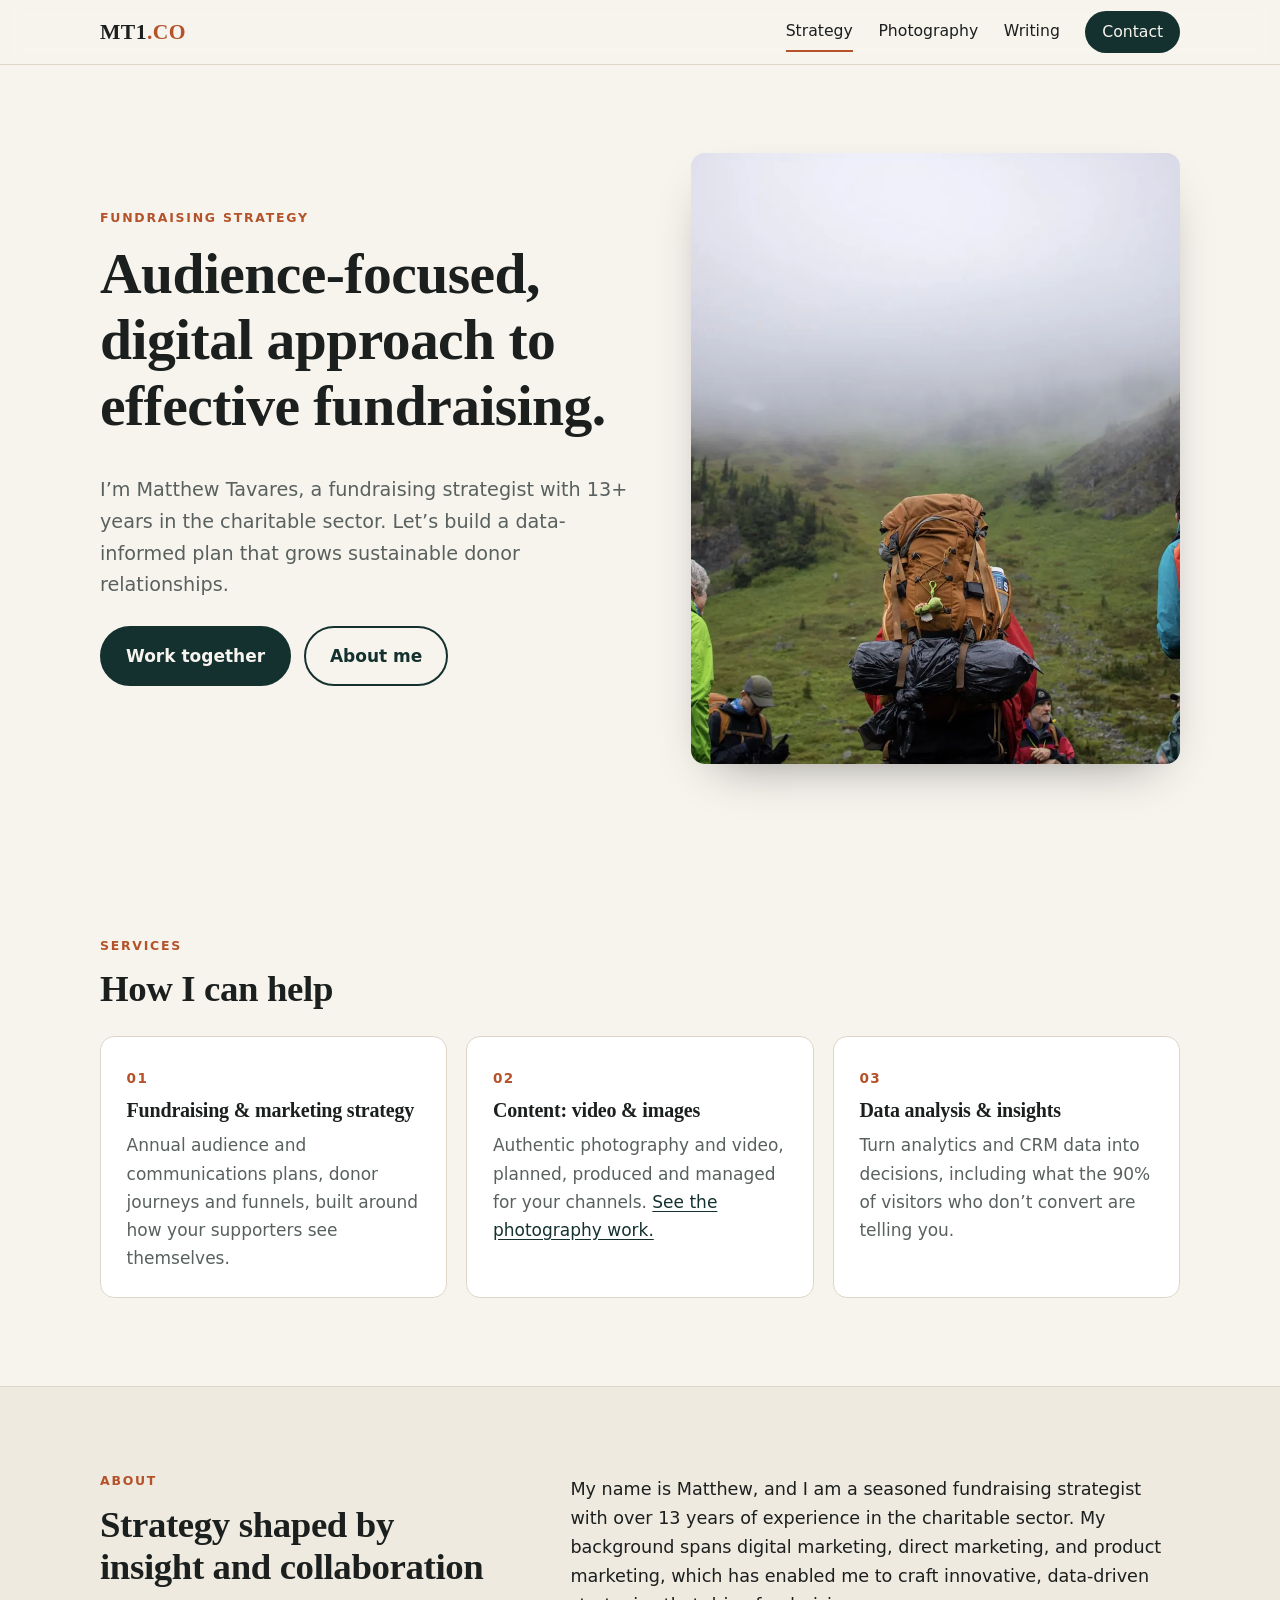
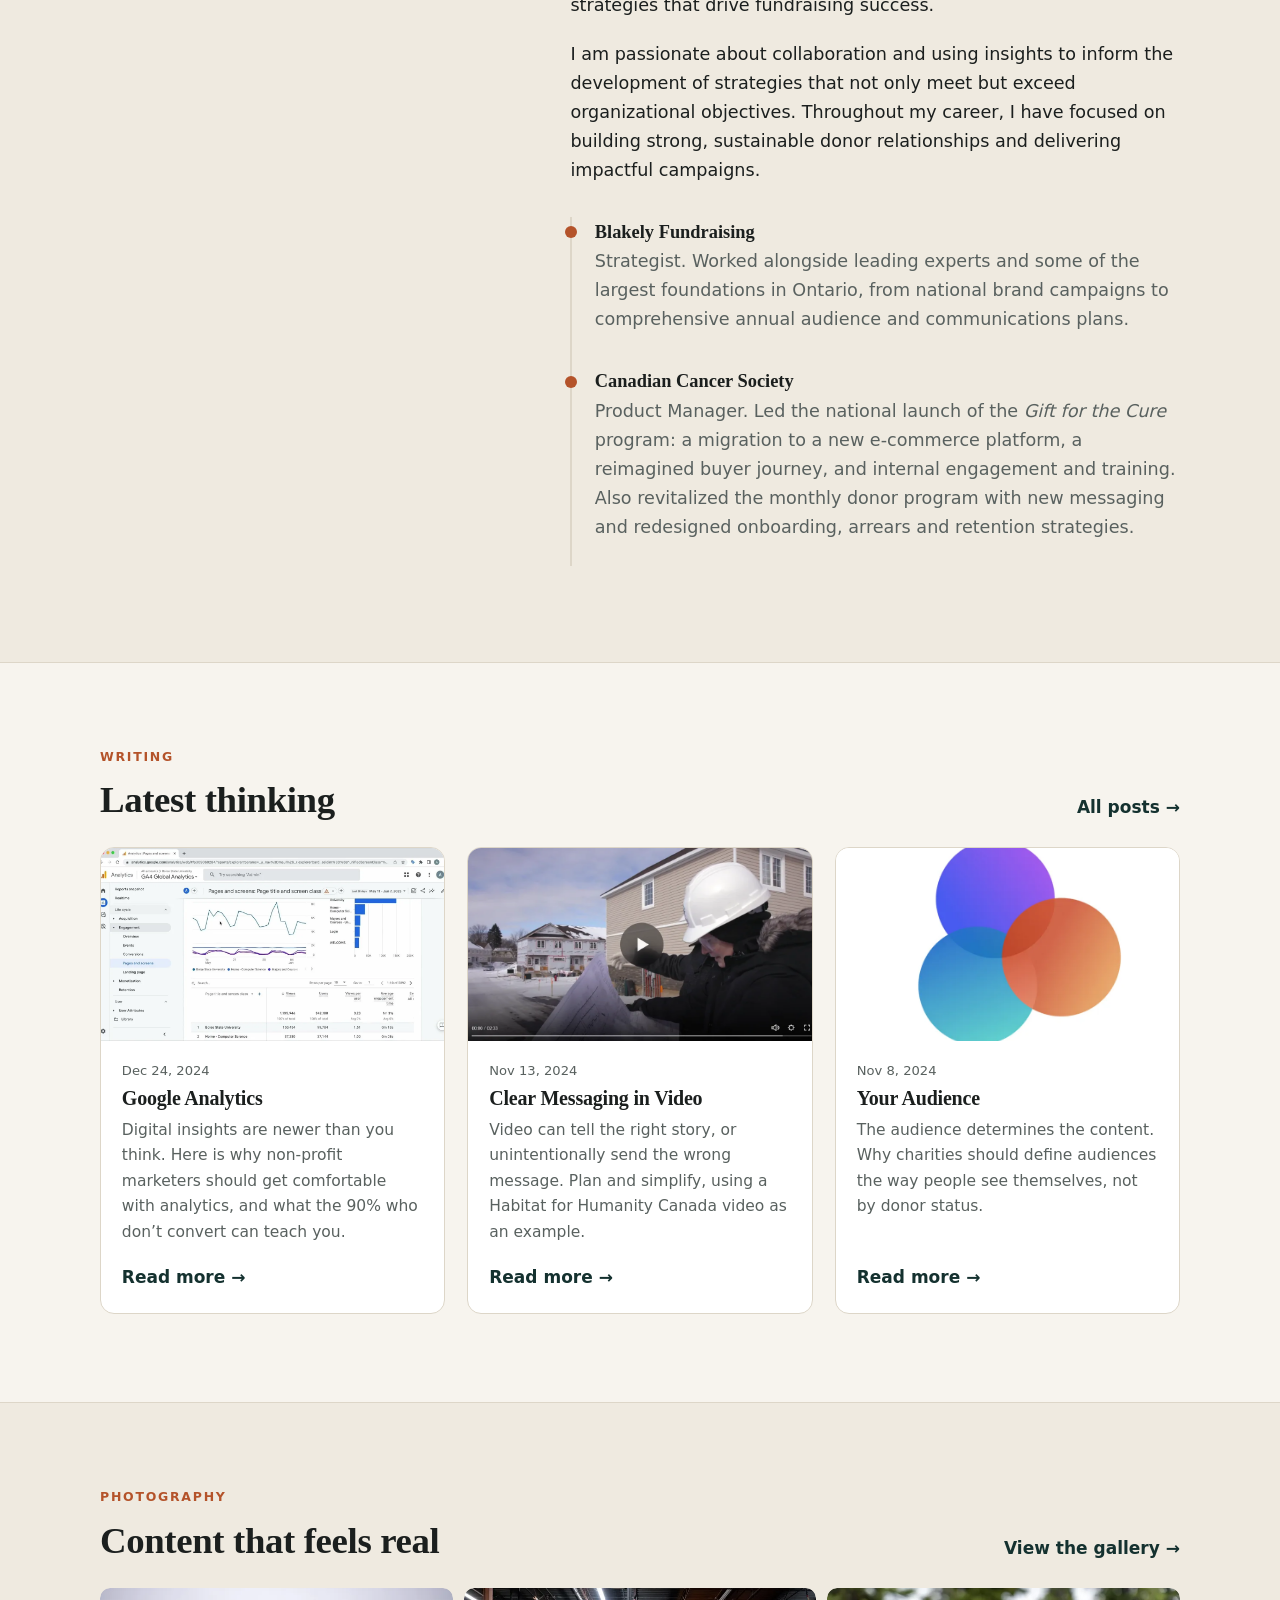
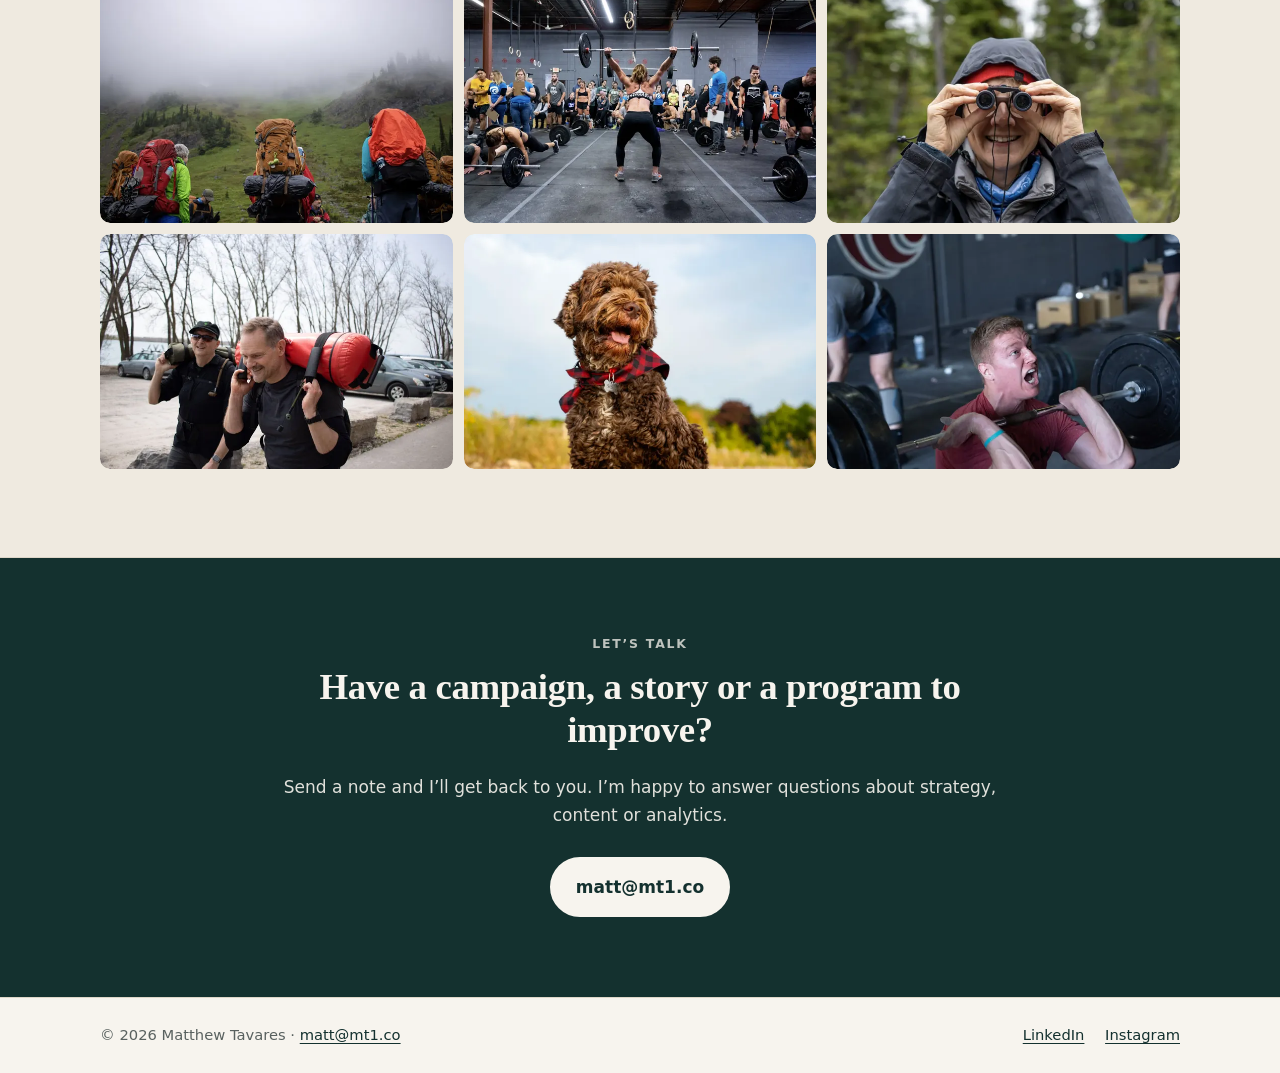
==== index.html @ 09481b0a "initial setup and load of files" ====
<!doctype html>
<html lang="en-CA">
<head>
<meta charset="utf-8">
<meta name="viewport" content="width=device-width, initial-scale=1">
<title>Matthew Tavares — Fundraising Strategist</title>
<meta name="description" content="Matthew Tavares is a fundraising strategist with 13+ years in the charitable sector: audience-focused digital strategy, content and data insights.">
<link rel="canonical" href="https://mt1.co/">
<meta property="og:site_name" content="MT1.CO">
<meta property="og:title" content="Matthew Tavares — Fundraising Strategist">
<meta property="og:description" content="Matthew Tavares is a fundraising strategist with 13+ years in the charitable sector: audience-focused digital strategy, content and data insights.">
<meta property="og:url" content="https://mt1.co/">
<meta property="og:type" content="website">
<meta property="og:image" content="https://mt1.co/img/photo/hikers-in-fog.webp">
<meta name="twitter:card" content="summary_large_image">
<meta name="theme-color" content="#f7f4ee">
<link rel="icon" href="favicon.svg" type="image/svg+xml">
<link rel="stylesheet" href="assets/style.css">
<script type="application/ld+json">{"@context":"https://schema.org","@type":"Person","name":"Matthew Tavares","url":"https://mt1.co","email":"matt@mt1.co","jobTitle":"Fundraising Strategist","sameAs":["https://www.linkedin.com/in/matthewtavares1/","https://www.instagram.com/mt1.co/"]}</script>
</head>
<body>
<a class="skip" href="#main">Skip to content</a>
<header class="site-header">
  <div class="wrap bar">
    <a class="brand" href="" aria-label="MT1.CO home">MT1<span>.CO</span></a>
    <button class="menu-btn" aria-expanded="false" aria-controls="menu">Menu</button>
    <nav id="menu" aria-label="Primary">
      <a href="" aria-current="page">Strategy</a>
      <a href="photography/">Photography</a>
      <a href="blog/">Writing</a>
      <a class="cta-link" href="#contact">Contact</a>
    </nav>
  </div>
</header>
<main id="main">
<section class="hero">
  <div class="wrap hero-grid">
    <div>
      <p class="eyebrow">Fundraising strategy</p>
      <h1>Audience-focused, digital approach to effective fundraising.</h1>
      <p class="lede">I&rsquo;m Matthew Tavares, a fundraising strategist with 13+ years in the charitable sector. Let&rsquo;s build a data-informed plan that grows sustainable donor relationships.</p>
      <p class="actions"><a class="btn" href="#contact">Work together</a><a class="btn ghost" href="#about">About me</a></p>
    </div>
    <figure class="hero-img"><img src="img/photo/hikers-in-fog.webp" alt="Hikers with packs on a foggy mountain trail" width="1800" height="1200" fetchpriority="high"></figure>
  </div>
</section>

<section class="section" id="services">
  <div class="wrap">
    <p class="eyebrow">Services</p>
    <h2>How I can help</h2>
    <div class="grid3">
      <div class="panel"><span class="num">01</span><h3>Fundraising &amp; marketing strategy</h3><p>Annual audience and communications plans, donor journeys and funnels, built around how your supporters see themselves.</p></div>
      <div class="panel"><span class="num">02</span><h3>Content: video &amp; images</h3><p>Authentic photography and video, planned, produced and managed for your channels. <a href="photography/">See the photography work.</a></p></div>
      <div class="panel"><span class="num">03</span><h3>Data analysis &amp; insights</h3><p>Turn analytics and CRM data into decisions, including what the 90% of visitors who don&rsquo;t convert are telling you.</p></div>
    </div>
  </div>
</section>

<section class="section alt" id="about">
  <div class="wrap about-grid">
    <div>
      <p class="eyebrow">About</p>
      <h2>Strategy shaped by insight and collaboration</h2>
    </div>
    <div class="prose">
      <p>My name is Matthew, and I am a seasoned fundraising strategist with over 13 years of experience in the charitable sector. My background spans digital marketing, direct marketing, and product marketing, which has enabled me to craft innovative, data-driven strategies that drive fundraising success.</p>
      <p>I am passionate about collaboration and using insights to inform the development of strategies that not only meet but exceed organizational objectives. Throughout my career, I have focused on building strong, sustainable donor relationships and delivering impactful campaigns.</p>
      <ul class="timeline">
        <li><strong>Blakely Fundraising</strong><span>Strategist. Worked alongside leading experts and some of the largest foundations in Ontario, from national brand campaigns to comprehensive annual audience and communications plans.</span></li>
        <li><strong>Canadian Cancer Society</strong><span>Product Manager. Led the national launch of the <em>Gift for the Cure</em> program: a migration to a new e-commerce platform, a reimagined buyer journey, and internal engagement and training. Also revitalized the monthly donor program with new messaging and redesigned onboarding, arrears and retention strategies.</span></li>
      </ul>
    </div>
  </div>
</section>

<section class="section" id="writing">
  <div class="wrap">
    <div class="section-head"><div><p class="eyebrow">Writing</p><h2>Latest thinking</h2></div><a class="more" href="blog/">All posts <span aria-hidden="true">&rarr;</span></a></div>
    <div class="cards">
      <article class="card">
  <a class="card-img" href="blog/google-analytics/" tabindex="-1" aria-hidden="true"><img src="img/blog/google-analytics.webp" alt="" loading="lazy" width="600" height="340"></a>
  <div class="card-body">
    <time datetime="2024-12-24">Dec 24, 2024</time>
    <h3><a href="blog/google-analytics/">Google Analytics</a></h3>
    <p>Digital insights are newer than you think. Here is why non-profit marketers should get comfortable with analytics, and what the 90% who don’t convert can teach you.</p>
    <a class="more" href="blog/google-analytics/">Read more <span aria-hidden="true">&rarr;</span></a>
  </div>
</article><article class="card">
  <a class="card-img" href="blog/clear-messaging-in-video/" tabindex="-1" aria-hidden="true"><img src="img/blog/video-still.webp" alt="" loading="lazy" width="600" height="340"></a>
  <div class="card-body">
    <time datetime="2024-11-13">Nov 13, 2024</time>
    <h3><a href="blog/clear-messaging-in-video/">Clear Messaging in Video</a></h3>
    <p>Video can tell the right story, or unintentionally send the wrong message. Plan and simplify, using a Habitat for Humanity Canada video as an example.</p>
    <a class="more" href="blog/clear-messaging-in-video/">Read more <span aria-hidden="true">&rarr;</span></a>
  </div>
</article><article class="card">
  <a class="card-img" href="blog/your-audience/" tabindex="-1" aria-hidden="true"><img src="img/blog/audience-venn.webp" alt="" loading="lazy" width="600" height="340"></a>
  <div class="card-body">
    <time datetime="2024-11-08">Nov 8, 2024</time>
    <h3><a href="blog/your-audience/">Your Audience</a></h3>
    <p>The audience determines the content. Why charities should define audiences the way people see themselves, not by donor status.</p>
    <a class="more" href="blog/your-audience/">Read more <span aria-hidden="true">&rarr;</span></a>
  </div>
</article>
    </div>
  </div>
</section>

<section class="section alt" id="photography">
  <div class="wrap">
    <div class="section-head"><div><p class="eyebrow">Photography</p><h2>Content that feels real</h2></div><a class="more" href="photography/">View the gallery <span aria-hidden="true">&rarr;</span></a></div>
    <div class="strip">
      <a href="photography/"><img src="img/photo/hikers-in-fog-thumb.webp" alt="Hikers with packs on a foggy mountain trail" loading="lazy" width="700" height="467"></a><a href="photography/"><img src="img/photo/competition-floor-thumb.webp" alt="Athlete lifting overhead at a crowded CrossFit competition" loading="lazy" width="700" height="467"></a><a href="photography/"><img src="img/photo/hiker-binoculars-thumb.webp" alt="Smiling hiker looking through binoculars" loading="lazy" width="700" height="467"></a><a href="photography/"><img src="img/photo/rucking-sandbag-thumb.webp" alt="Two men carrying sandbags along a waterfront" loading="lazy" width="700" height="467"></a><a href="photography/"><img src="img/photo/dog-portrait-thumb.webp" alt="Portrait of a curly brown dog in a red plaid bandana" loading="lazy" width="700" height="467"></a><a href="photography/"><img src="img/photo/front-squat-thumb.webp" alt="Athlete mid front squat, shouting with effort" loading="lazy" width="700" height="467"></a>
    </div>
  </div>
</section>
<section class="contact" id="contact">
  <div class="wrap narrow">
    <p class="eyebrow">Let&rsquo;s talk</p>
    <h2>Have a campaign, a story or a program to improve?</h2>
    <p>Send a note and I&rsquo;ll get back to you. I&rsquo;m happy to answer questions about strategy, content or analytics.</p>
    <a class="btn" href="mailto:matt@mt1.co">matt@mt1.co</a>
  </div>
</section>
</main>
<footer class="site-footer">
  <div class="wrap foot">
    <p>&copy; <span id="yr">2025</span> Matthew Tavares &middot; <a href="mailto:matt@mt1.co">matt@mt1.co</a></p>
    <p class="social">
      <a href="https://www.linkedin.com/in/matthewtavares1/" rel="me noopener">LinkedIn</a>
      <a href="https://www.instagram.com/mt1.co/" rel="me noopener">Instagram</a>
    </p>
  </div>
</footer>
<script src="assets/site.js" defer></script>
</body>
</html>
---- assets/style.css ----
:root{
  --bg:#f7f4ee;--surface:#fff;--alt:#efeae0;--ink:#1b1f1e;--muted:#59615f;--line:#ddd6c8;
  --accent:#14312f;--accent-2:#b4532a;--accent-ink:#f7f4ee;
  --serif:"Iowan Old Style","Palatino Linotype",Palatino,Georgia,serif;
  --sans:system-ui,-apple-system,"Segoe UI",Roboto,"Helvetica Neue",Arial,sans-serif;
  --r:14px;--max:1120px;
}
@media (prefers-color-scheme:dark){
  :root:not([data-theme="light"]){--bg:#131615;--surface:#1b1f1e;--alt:#181c1b;--ink:#ece8df;--muted:#a3aaa7;--line:#2c3331;--accent:#9fd1c7;--accent-2:#e08a5e;--accent-ink:#0f1413}
}
*{box-sizing:border-box}
html{scroll-behavior:smooth;-webkit-text-size-adjust:100%}
body{margin:0;background:var(--bg);color:var(--ink);font:1.0625rem/1.65 var(--sans)}
img,video{max-width:100%;height:auto;display:block}
a{color:var(--accent);text-underline-offset:.18em}
a:hover{color:var(--accent-2)}
:focus-visible{outline:3px solid var(--accent-2);outline-offset:3px;border-radius:4px}
.skip{position:absolute;left:-999px;top:0;background:var(--accent);color:var(--accent-ink);padding:.6rem 1rem;z-index:100}
.skip:focus{left:8px;top:8px}
.wrap{width:100%;max-width:var(--max);margin:0 auto;padding:0 20px}
.narrow{max-width:760px}
h1,h2,h3{font-family:var(--serif);line-height:1.15;margin:0 0 .6em;letter-spacing:-.01em;font-weight:700}
h1{font-size:clamp(2.1rem,5.2vw,3.6rem)}
h2{font-size:clamp(1.6rem,3.4vw,2.3rem)}
h3{font-size:1.25rem}
p{margin:0 0 1.1em}
.eyebrow{font:600 .78rem/1 var(--sans);letter-spacing:.14em;text-transform:uppercase;color:var(--accent-2);margin:0 0 1rem}
.eyebrow a{color:inherit;text-decoration:none}
.lede{font-size:1.2rem;color:var(--muted);max-width:60ch}

/* header */
.site-header{position:sticky;top:0;z-index:50;background:color-mix(in srgb,var(--bg) 88%,transparent);backdrop-filter:blur(10px);border-bottom:1px solid var(--line)}
.bar{display:flex;align-items:center;justify-content:space-between;min-height:64px}
.brand{font:700 1.35rem var(--serif);text-decoration:none;color:var(--ink);letter-spacing:.02em}
.brand span{color:var(--accent-2)}
nav#menu{display:flex;gap:1.6rem;align-items:center}
nav#menu a{text-decoration:none;color:var(--ink);font-weight:500;font-size:.98rem;padding:.4rem 0;border-bottom:2px solid transparent}
nav#menu a:hover,nav#menu a[aria-current]{border-color:var(--accent-2)}
nav#menu a.cta-link{background:var(--accent);color:var(--accent-ink);padding:.5rem 1.05rem;border-radius:999px;border:0}
nav#menu a.cta-link:hover{background:var(--accent-2);color:#fff}
.menu-btn{display:none;background:none;border:1px solid var(--line);border-radius:999px;padding:.45rem 1rem;font:inherit;color:var(--ink);cursor:pointer}
@media (max-width:720px){
  .menu-btn{display:block}
  nav#menu{display:none;position:absolute;left:0;right:0;top:100%;flex-direction:column;align-items:stretch;gap:0;background:var(--bg);border-bottom:1px solid var(--line);padding:8px 20px 16px}
  nav#menu.open{display:flex}
  nav#menu a{padding:.8rem 0;border-bottom:1px solid var(--line)}
  nav#menu a.cta-link{text-align:center;margin-top:12px}
}

/* buttons */
.btn{display:inline-block;background:var(--accent);color:var(--accent-ink);padding:.85rem 1.5rem;border-radius:999px;text-decoration:none;font-weight:600;border:2px solid var(--accent);transition:.15s}
.btn:hover{background:var(--accent-2);border-color:var(--accent-2);color:#fff}
.btn.ghost{background:transparent;color:var(--accent)}
.btn.ghost:hover{color:#fff}
.actions{display:flex;gap:.8rem;flex-wrap:wrap;margin-top:1.6rem}
.more{font-weight:600;text-decoration:none}
.more:hover{text-decoration:underline}

/* hero */
.hero{padding:clamp(2.5rem,7vw,5.5rem) 0}
.hero-grid{display:grid;grid-template-columns:1.05fr .95fr;gap:clamp(1.5rem,4vw,3.5rem);align-items:center}
.hero-img{margin:0}
.hero-img img{border-radius:var(--r);aspect-ratio:4/5;object-fit:cover;width:100%;box-shadow:0 20px 50px -25px rgba(0,0,0,.45)}
@media (max-width:860px){.hero-grid{grid-template-columns:1fr}.hero-img img{aspect-ratio:3/2}}
.page-hero{padding:clamp(2.5rem,6vw,4.5rem) 0 1.5rem}
.chips{list-style:none;padding:0;margin:1.5rem 0 0;display:flex;gap:.6rem;flex-wrap:wrap}
.chips li{border:1px solid var(--line);background:var(--surface);border-radius:999px;padding:.35rem .9rem;font-size:.9rem}

/* sections */
.section{padding:clamp(3rem,7vw,5.5rem) 0}
.section.tight{padding-top:1.5rem}
.section.alt{background:var(--alt);border-block:1px solid var(--line)}
.section-head{display:flex;justify-content:space-between;align-items:end;gap:1rem;margin-bottom:1.6rem;flex-wrap:wrap}
.section-head h2{margin:0}
.grid3{display:grid;grid-template-columns:repeat(3,1fr);gap:1.2rem;margin-top:1.6rem}
.panel{background:var(--surface);border:1px solid var(--line);border-radius:var(--r);padding:1.6rem}
.panel .num{font:700 .85rem var(--sans);color:var(--accent-2);letter-spacing:.1em}
.panel h3{margin:.5rem 0 .6rem}
.panel p{margin:0;color:var(--muted)}
@media (max-width:860px){.grid3{grid-template-columns:1fr}}
.about-grid{display:grid;grid-template-columns:.8fr 1.2fr;gap:clamp(1.5rem,5vw,4rem)}
@media (max-width:860px){.about-grid{grid-template-columns:1fr}}
.timeline{list-style:none;padding:0;margin:2rem 0 0;border-left:2px solid var(--line)}
.timeline li{padding:0 0 1.5rem 1.4rem;position:relative}
.timeline li::before{content:"";position:absolute;left:-7px;top:.55em;width:12px;height:12px;border-radius:50%;background:var(--accent-2)}
.timeline strong{display:block;font-family:var(--serif);font-size:1.15rem}
.timeline span{color:var(--muted)}

/* cards */
.cards{display:grid;grid-template-columns:repeat(auto-fill,minmax(290px,1fr));gap:1.4rem}
.card{background:var(--surface);border:1px solid var(--line);border-radius:var(--r);overflow:hidden;display:flex;flex-direction:column}
.card-img img{aspect-ratio:16/9;object-fit:cover;width:100%;background:var(--alt)}
.card-body{padding:1.2rem 1.3rem 1.4rem;display:flex;flex-direction:column;flex:1}
.card time{font-size:.82rem;color:var(--muted)}
.card h3{margin:.3rem 0 .5rem}
.card h3 a{color:var(--ink);text-decoration:none}
.card h3 a:hover{color:var(--accent-2)}
.card p{color:var(--muted);font-size:.97rem}
.card .more{margin-top:auto}

/* photo strip & gallery */
.strip{display:grid;grid-template-columns:repeat(3,1fr);gap:.7rem}
.strip img{aspect-ratio:3/2;object-fit:cover;width:100%;border-radius:10px;transition:transform .25s}
.strip a{overflow:hidden;border-radius:10px;display:block}
.strip a:hover img{transform:scale(1.04)}
@media (max-width:640px){.strip{grid-template-columns:repeat(2,1fr)}}
.gallery{columns:3 280px;column-gap:.8rem}
.g-item{display:block;margin:0 0 .8rem;break-inside:avoid;border-radius:10px;overflow:hidden;cursor:zoom-in;background:var(--alt)}
.g-item img{width:100%;transition:transform .3s,opacity .3s}
.g-item:hover img{transform:scale(1.03)}
dialog#lightbox{border:0;padding:0;background:transparent;max-width:100vw;max-height:100vh;width:100vw;height:100vh;color:#fff}
dialog#lightbox::backdrop{background:rgba(8,10,10,.92)}
dialog#lightbox[open]{display:grid;place-items:center}
#lightbox img{max-width:min(94vw,1500px);max-height:84vh;object-fit:contain;border-radius:6px}
#lightbox button{position:absolute;background:rgba(255,255,255,.12);color:#fff;border:0;border-radius:50%;width:48px;height:48px;font-size:1.8rem;line-height:1;cursor:pointer}
#lightbox button:hover{background:rgba(255,255,255,.25)}
.lb-close{top:16px;right:16px}.lb-prev{left:16px;top:50%}.lb-next{right:16px;top:50%}
.lb-cap{position:absolute;bottom:18px;left:0;right:0;text-align:center;margin:0;padding:0 70px;font-size:.95rem;color:#ddd}

/* contact */
.contact{background:var(--accent);color:var(--accent-ink);padding:clamp(3rem,7vw,5rem) 0;text-align:center}
.contact h2{color:var(--accent-ink)}
.contact .eyebrow{color:var(--accent-ink);opacity:.75}
.contact p{opacity:.9}
.contact .btn{background:var(--accent-ink);color:var(--accent);border-color:var(--accent-ink);margin-top:.6rem}
.contact .btn:hover{background:var(--accent-2);border-color:var(--accent-2);color:#fff}

/* article */
.post-head{padding-top:clamp(2.5rem,6vw,4.5rem)}
.post-head h1{font-size:clamp(2rem,5vw,3.1rem)}
.meta{color:var(--muted);font-size:.95rem}
.post-hero{margin:1rem auto 2rem;max-width:var(--max);padding:0 20px}
.post-hero img{border-radius:var(--r);width:100%;aspect-ratio:21/9;object-fit:cover}
.prose{font-size:1.1rem}
.prose h2{margin-top:2rem}
.prose li{margin-bottom:.5rem}
.prose figure{margin:1.8rem 0}
.inline-img img{border-radius:var(--r);border:1px solid var(--line);background:#fff;margin:0 auto}
figcaption{font-size:.88rem;color:var(--muted);margin-top:.6rem;text-align:center}
.video video{width:100%;border-radius:var(--r);background:#000;aspect-ratio:16/9}
.post-cta{margin-top:2.2rem;padding:1.2rem 1.4rem;background:var(--alt);border-left:4px solid var(--accent-2);border-radius:8px}
.post-nav{display:flex;gap:1rem;justify-content:space-between;padding-top:2rem;padding-bottom:4rem;flex-wrap:wrap}
.pn{flex:1 1 240px;border:1px solid var(--line);border-radius:var(--r);padding:1rem 1.2rem;text-decoration:none;color:var(--ink);font-family:var(--serif);font-weight:700;background:var(--surface)}
.pn small{display:block;font:600 .72rem var(--sans);letter-spacing:.12em;text-transform:uppercase;color:var(--muted);margin-bottom:.2rem}
.pn.next{text-align:right}
.pn:hover{border-color:var(--accent-2)}

/* footer */
.site-footer{border-top:1px solid var(--line);padding:1.6rem 0;font-size:.92rem;color:var(--muted)}
.foot{display:flex;justify-content:space-between;gap:1rem;flex-wrap:wrap}
.foot p{margin:0}
.social a{margin-left:1rem}

@media (prefers-reduced-motion:reduce){html{scroll-behavior:auto}*{transition:none!important}}
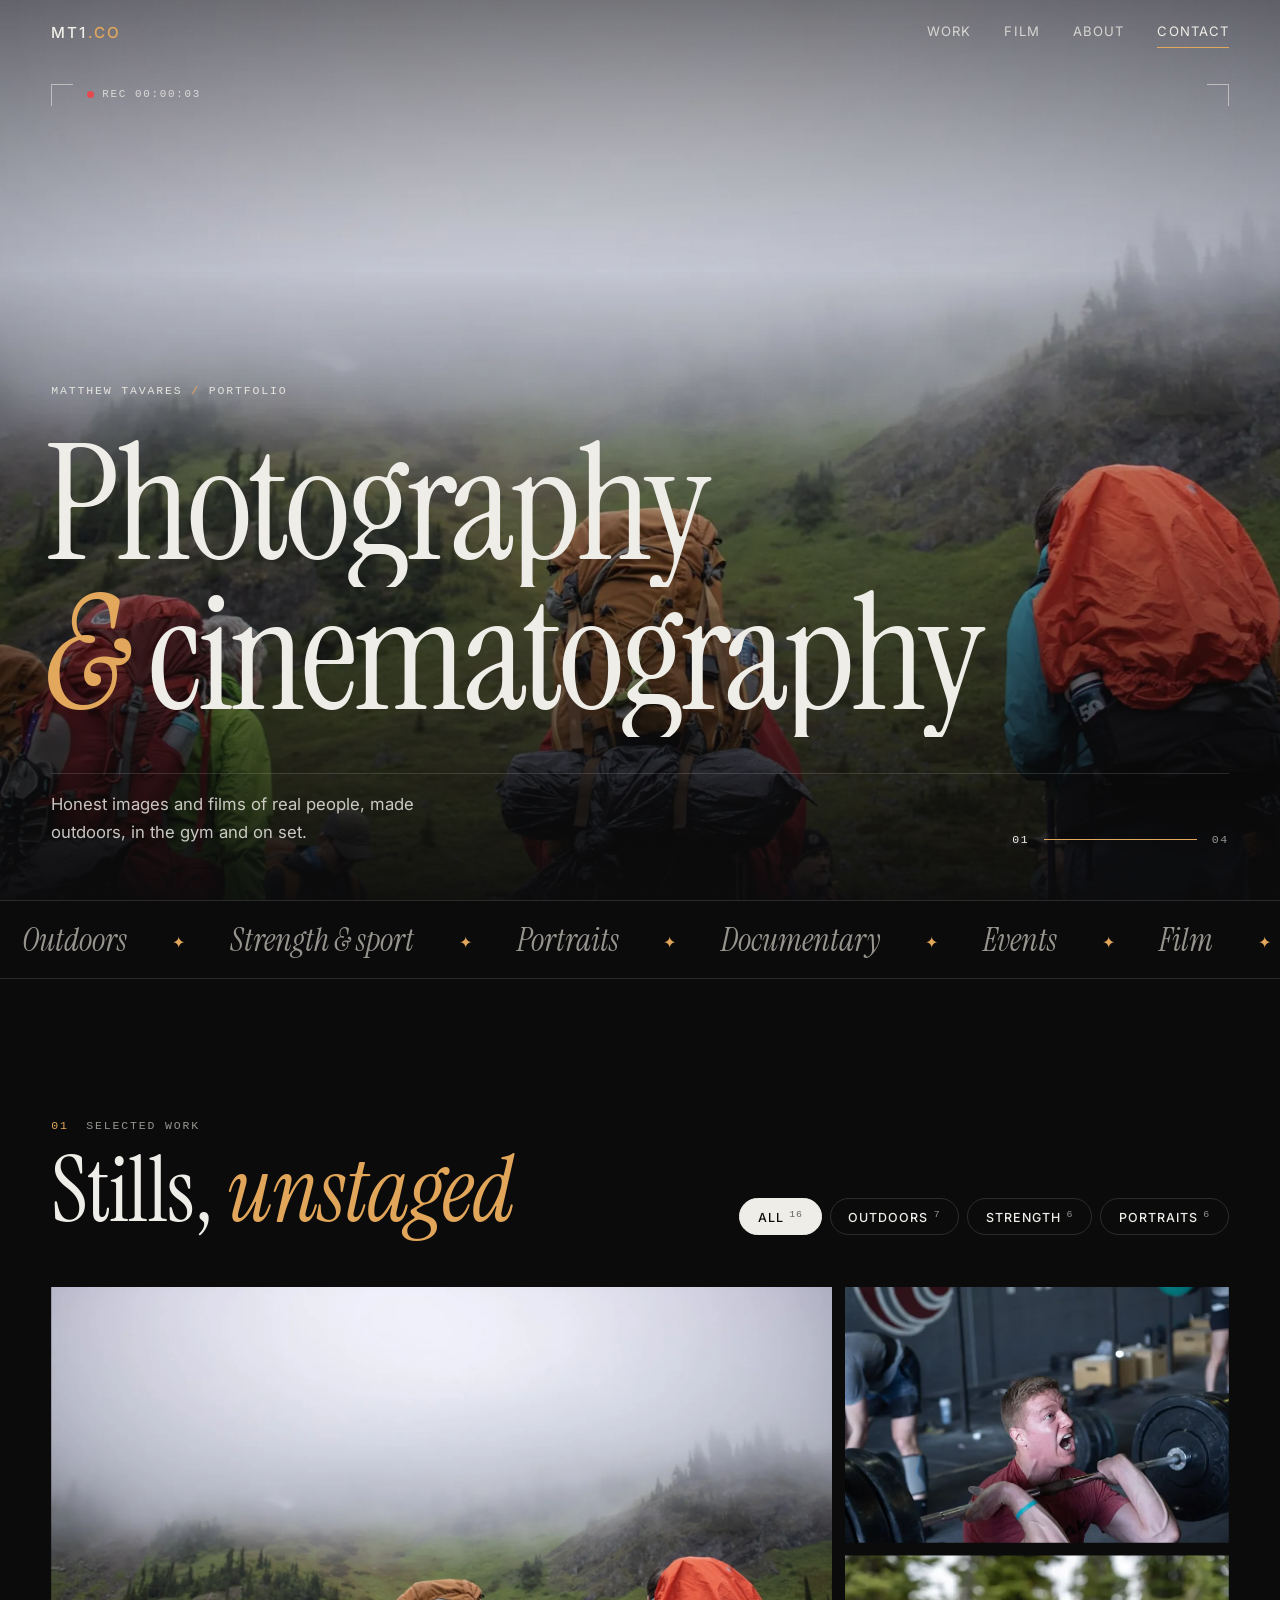
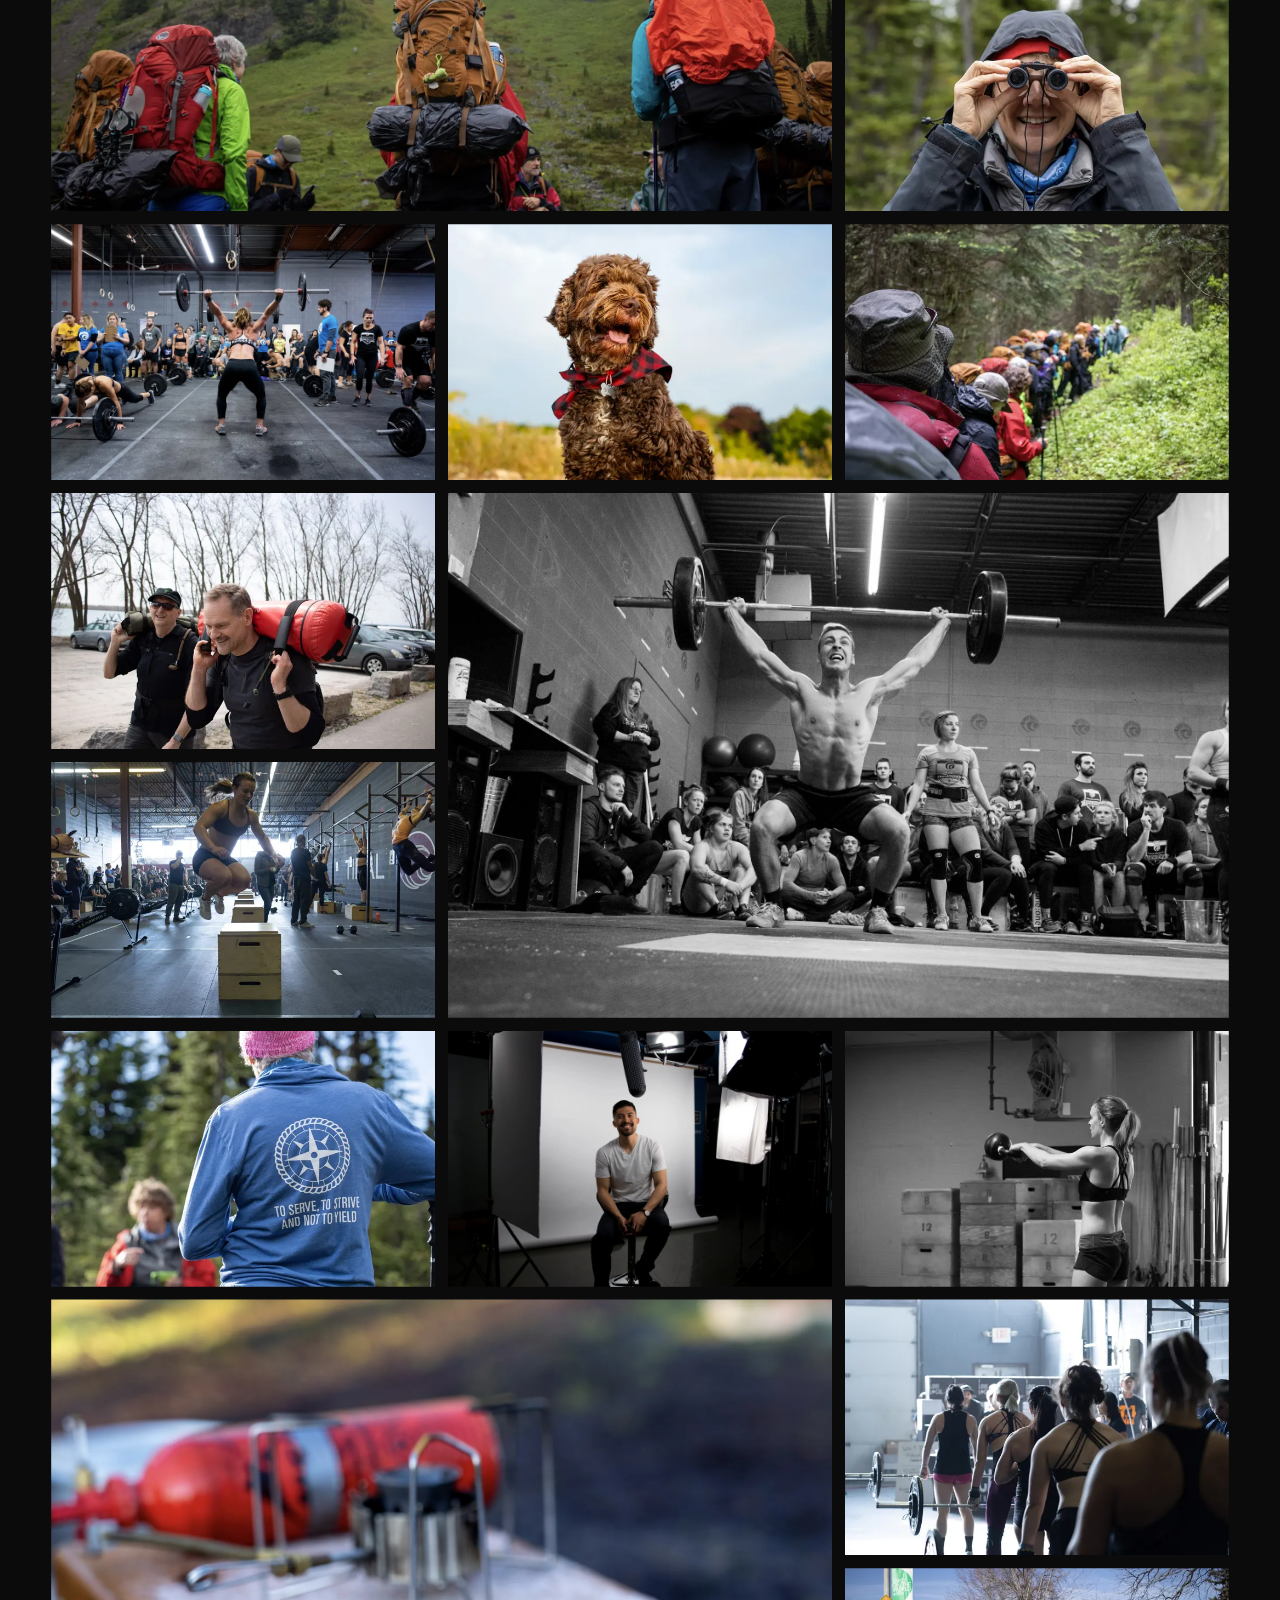
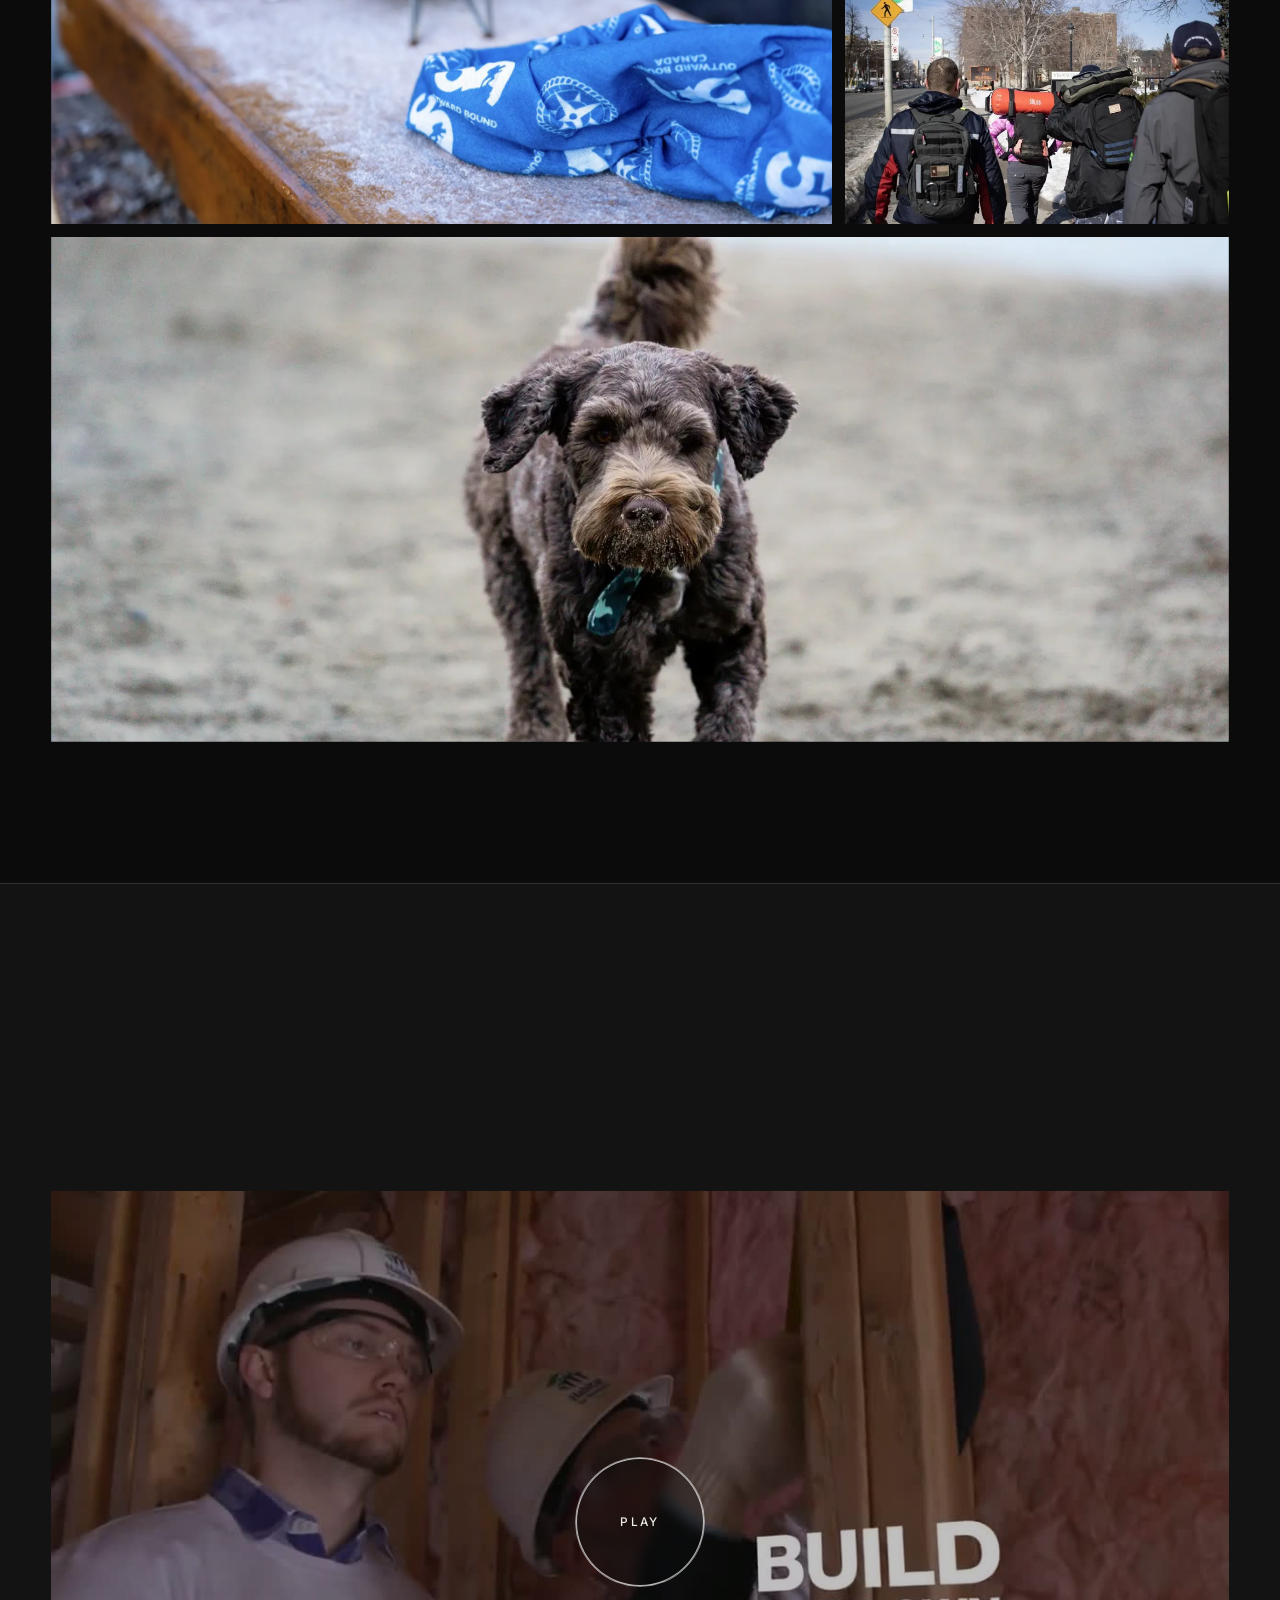
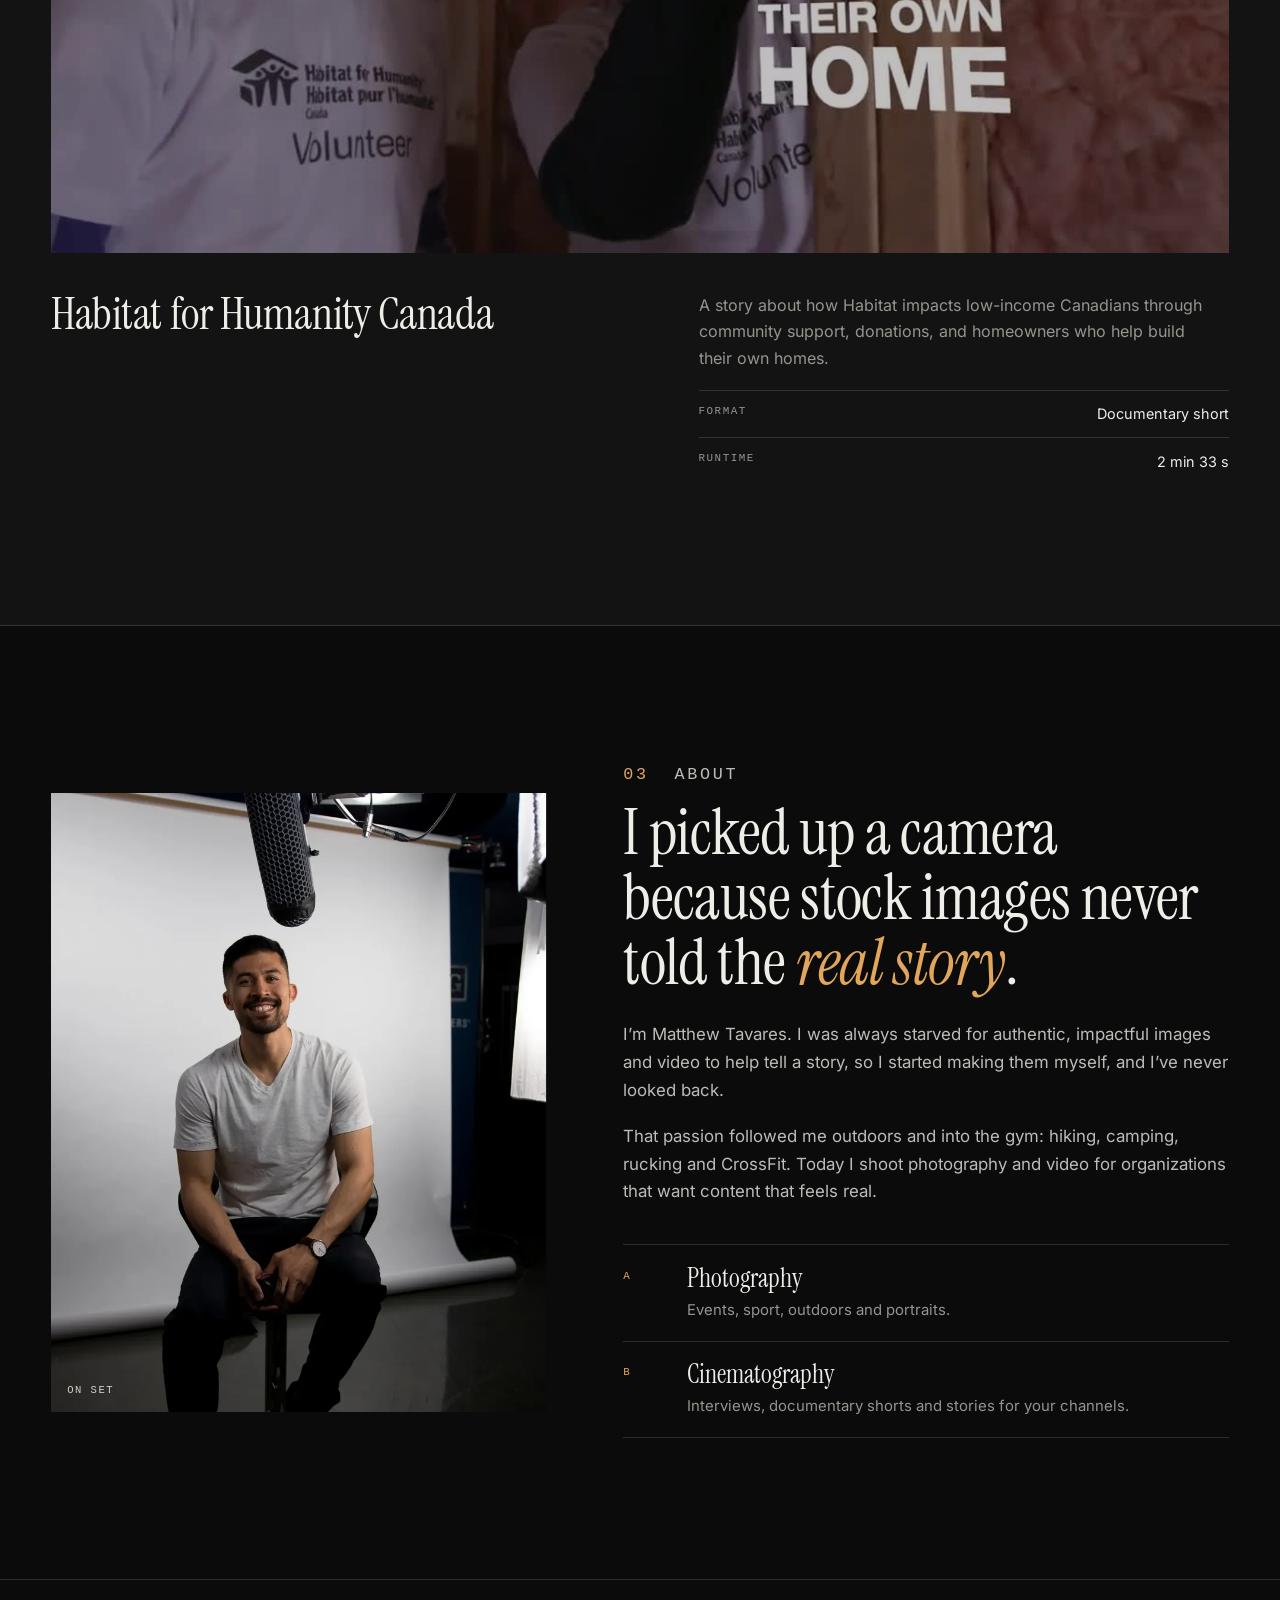
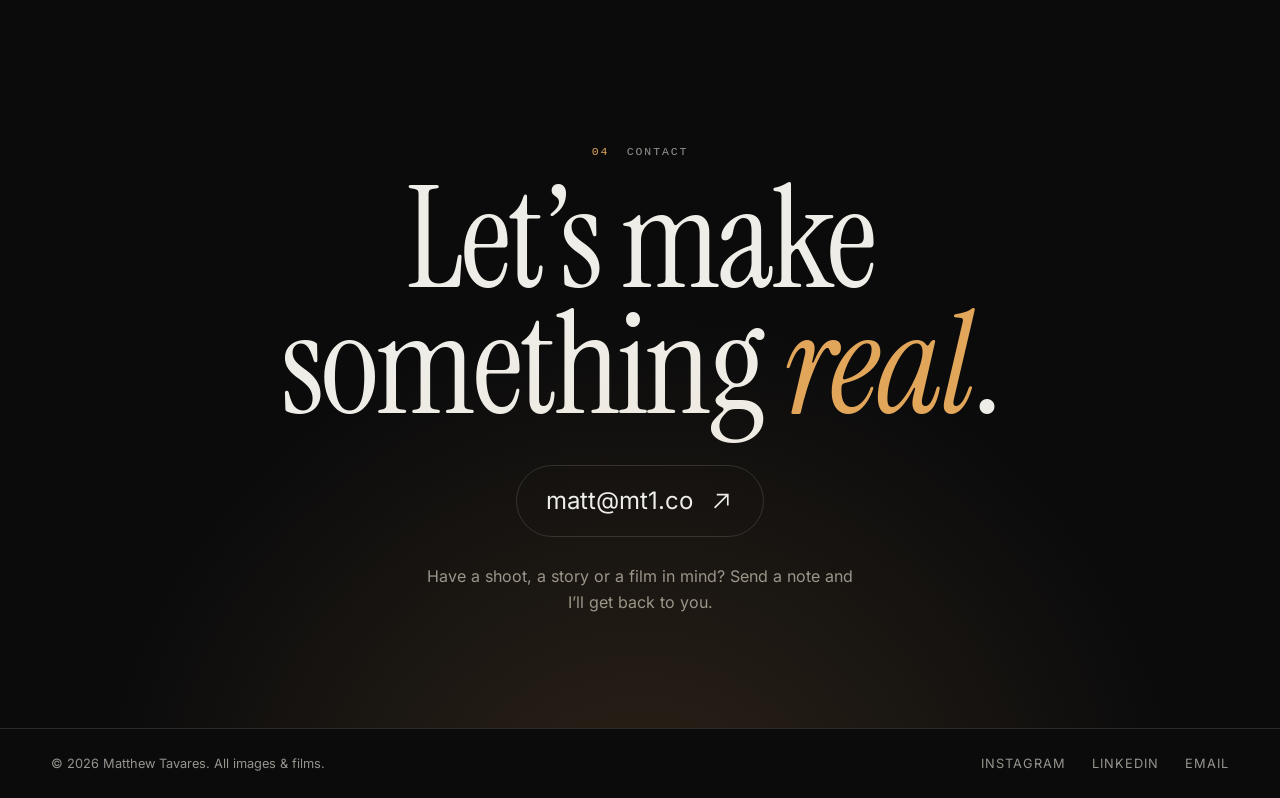
==== commit f98be0d5: "Redesign site as a photography and cinematography portfolio Replace the multi-page strategy site wit" ====
--- a/index.html
+++ b/index.html
@@ -3,136 +3,156 @@
 <head>
 <meta charset="utf-8">
 <meta name="viewport" content="width=device-width, initial-scale=1">
-<title>Matthew Tavares — Fundraising Strategist</title>
-<meta name="description" content="Matthew Tavares is a fundraising strategist with 13+ years in the charitable sector: audience-focused digital strategy, content and data insights.">
+<title>Matthew Tavares — Photography &amp; Cinematography</title>
+<meta name="description" content="Matthew Tavares is a photographer and cinematographer making honest images and films of people outdoors, in sport and on set.">
 <link rel="canonical" href="https://mt1.co/">
+<meta property="og:url" content="https://mt1.co/">
+<link rel="preload" as="image" href="/img/photo/hikers-in-fog.webp" fetchpriority="high">
 <meta property="og:site_name" content="MT1.CO">
-<meta property="og:title" content="Matthew Tavares — Fundraising Strategist">
-<meta property="og:description" content="Matthew Tavares is a fundraising strategist with 13+ years in the charitable sector: audience-focused digital strategy, content and data insights.">
-<meta property="og:url" content="https://mt1.co/">
+<meta property="og:title" content="Matthew Tavares — Photography &amp; Cinematography">
+<meta property="og:description" content="Matthew Tavares is a photographer and cinematographer making honest images and films of people outdoors, in sport and on set.">
 <meta property="og:type" content="website">
 <meta property="og:image" content="https://mt1.co/img/photo/hikers-in-fog.webp">
 <meta name="twitter:card" content="summary_large_image">
-<meta name="theme-color" content="#f7f4ee">
-<link rel="icon" href="favicon.svg" type="image/svg+xml">
-<link rel="stylesheet" href="assets/style.css">
-<script type="application/ld+json">{"@context":"https://schema.org","@type":"Person","name":"Matthew Tavares","url":"https://mt1.co","email":"matt@mt1.co","jobTitle":"Fundraising Strategist","sameAs":["https://www.linkedin.com/in/matthewtavares1/","https://www.instagram.com/mt1.co/"]}</script>
+<meta name="theme-color" content="#0b0b0c">
+<link rel="icon" href="/favicon.svg" type="image/svg+xml">
+<link rel="preload" href="/assets/fonts/instrument-serif.woff2" as="font" type="font/woff2" crossorigin>
+<link rel="stylesheet" href="/assets/style.css">
+<script type="application/ld+json">{"@context":"https://schema.org","@type":"Person","name":"Matthew Tavares","url":"https://mt1.co","email":"matt@mt1.co","jobTitle":"Photographer & Cinematographer","sameAs":["https://www.instagram.com/mt1.co/","https://www.linkedin.com/in/matthewtavares1/"]}</script>
 </head>
-<body>
+<body id="top">
 <a class="skip" href="#main">Skip to content</a>
 <header class="site-header">
   <div class="wrap bar">
-    <a class="brand" href="" aria-label="MT1.CO home">MT1<span>.CO</span></a>
-    <button class="menu-btn" aria-expanded="false" aria-controls="menu">Menu</button>
-    <nav id="menu" aria-label="Primary">
-      <a href="" aria-current="page">Strategy</a>
-      <a href="photography/">Photography</a>
-      <a href="blog/">Writing</a>
-      <a class="cta-link" href="#contact">Contact</a>
+    <a class="brand" href="#top" aria-label="MT1.CO home">MT1<span>.CO</span></a>
+    <nav class="nav" aria-label="Primary">
+      <a href="#work">Work</a>
+      <a href="#film">Film</a>
+      <a href="#about">About</a>
+      <a href="#contact">Contact</a>
     </nav>
   </div>
 </header>
 <main id="main">
-<section class="hero">
-  <div class="wrap hero-grid">
-    <div>
-      <p class="eyebrow">Fundraising strategy</p>
-      <h1>Audience-focused, digital approach to effective fundraising.</h1>
-      <p class="lede">I&rsquo;m Matthew Tavares, a fundraising strategist with 13+ years in the charitable sector. Let&rsquo;s build a data-informed plan that grows sustainable donor relationships.</p>
-      <p class="actions"><a class="btn" href="#contact">Work together</a><a class="btn ghost" href="#about">About me</a></p>
-    </div>
-    <figure class="hero-img"><img src="img/photo/hikers-in-fog.webp" alt="Hikers with packs on a foggy mountain trail" width="1800" height="1200" fetchpriority="high"></figure>
+<section class="hero" aria-label="Introduction">
+  <div class="slides" aria-hidden="true">
+    <img class="on" src="img/photo/hikers-in-fog.webp" alt="" width="1800" height="1200" fetchpriority="high">
+    <img data-src="img/photo/competition-floor.webp" alt="" width="1800" height="1200">
+    <img data-src="img/photo/rucking-sandbag.webp" alt="" width="1800" height="1200">
+    <img data-src="img/photo/barbell-overhead-bw.webp" alt="" width="1800" height="1200">
   </div>
-</section>
-
-<section class="section" id="services">
-  <div class="wrap">
-    <p class="eyebrow">Services</p>
-    <h2>How I can help</h2>
-    <div class="grid3">
-      <div class="panel"><span class="num">01</span><h3>Fundraising &amp; marketing strategy</h3><p>Annual audience and communications plans, donor journeys and funnels, built around how your supporters see themselves.</p></div>
-      <div class="panel"><span class="num">02</span><h3>Content: video &amp; images</h3><p>Authentic photography and video, planned, produced and managed for your channels. <a href="photography/">See the photography work.</a></p></div>
-      <div class="panel"><span class="num">03</span><h3>Data analysis &amp; insights</h3><p>Turn analytics and CRM data into decisions, including what the 90% of visitors who don&rsquo;t convert are telling you.</p></div>
+  <span class="vf tl"></span><span class="vf tr"></span>
+  <span class="rec" aria-hidden="true">REC <span id="tc">00:00:00</span></span>
+  <div class="wrap hero-inner">
+    <p class="label fade-in">Matthew Tavares <b>/</b> Portfolio</p>
+    <h1><span class="line"><span>Photography</span></span><span class="line"><span><em>&amp;</em> cinematography</span></span></h1>
+    <div class="hero-meta fade-in">
+      <p>Honest images and films of real people, made outdoors, in the gym and on set.</p>
+      <div class="counter" aria-hidden="true"><b id="cur">01</b><span class="progress"><i id="bar"></i></span><span>04</span></div>
     </div>
   </div>
 </section>
 
-<section class="section alt" id="about">
-  <div class="wrap about-grid">
-    <div>
-      <p class="eyebrow">About</p>
-      <h2>Strategy shaped by insight and collaboration</h2>
+<div class="marquee" aria-hidden="true"><div><span>Outdoors</span><span>Strength &amp; sport</span><span>Portraits</span><span>Documentary</span><span>Events</span><span>Film</span><span>Outdoors</span><span>Strength &amp; sport</span><span>Portraits</span><span>Documentary</span><span>Events</span><span>Film</span><span>Outdoors</span><span>Strength &amp; sport</span><span>Portraits</span><span>Documentary</span><span>Events</span><span>Film</span><span>Outdoors</span><span>Strength &amp; sport</span><span>Portraits</span><span>Documentary</span><span>Events</span><span>Film</span></div></div>
+
+<section class="section" id="work">
+  <div class="wrap">
+    <div class="head">
+      <div class="rv"><p class="label"><b>01</b> &nbsp;Selected work</p><h2>Stills, <em>unstaged</em></h2></div>
+      <div class="filters rv" role="group" aria-label="Filter photos">
+        <button type="button" data-filter="all" aria-pressed="true">All<sup>16</sup></button>
+        <button type="button" data-filter="outdoors" aria-pressed="false">Outdoors<sup>7</sup></button>
+        <button type="button" data-filter="strength" aria-pressed="false">Strength<sup>6</sup></button>
+        <button type="button" data-filter="portraits" aria-pressed="false">Portraits<sup>6</sup></button>
+      </div>
     </div>
-    <div class="prose">
-      <p>My name is Matthew, and I am a seasoned fundraising strategist with over 13 years of experience in the charitable sector. My background spans digital marketing, direct marketing, and product marketing, which has enabled me to craft innovative, data-driven strategies that drive fundraising success.</p>
-      <p>I am passionate about collaboration and using insights to inform the development of strategies that not only meet but exceed organizational objectives. Throughout my career, I have focused on building strong, sustainable donor relationships and delivering impactful campaigns.</p>
-      <ul class="timeline">
-        <li><strong>Blakely Fundraising</strong><span>Strategist. Worked alongside leading experts and some of the largest foundations in Ontario, from national brand campaigns to comprehensive annual audience and communications plans.</span></li>
-        <li><strong>Canadian Cancer Society</strong><span>Product Manager. Led the national launch of the <em>Gift for the Cure</em> program: a migration to a new e-commerce platform, a reimagined buyer journey, and internal engagement and training. Also revitalized the monthly donor program with new messaging and redesigned onboarding, arrears and retention strategies.</span></li>
+    <div class="gallery" id="gallery">
+      <a href="img/photo/hikers-in-fog.webp" class="g-item rv" data-tags="outdoors" data-cap="Into the fog"><img src="img/photo/hikers-in-fog-thumb.webp" srcset="img/photo/hikers-in-fog-thumb.webp 700w, img/photo/hikers-in-fog.webp 1800w" sizes="(max-width:480px) 100vw, (max-width:820px) 50vw, 33vw" alt="Hikers with packs on a foggy mountain trail" loading="lazy" width="700" height="467"><span class="g-cap" aria-hidden="true"><span>Into the fog</span><i>01</i></span></a>
+      <a href="img/photo/front-squat.webp" class="g-item rv" data-tags="strength portraits" data-cap="Front squat, full effort"><img src="img/photo/front-squat-thumb.webp" srcset="img/photo/front-squat-thumb.webp 700w, img/photo/front-squat.webp 1800w" sizes="(max-width:480px) 100vw, (max-width:820px) 50vw, 33vw" alt="Athlete mid front squat, shouting with effort" loading="lazy" width="700" height="467"><span class="g-cap" aria-hidden="true"><span>Front squat, full effort</span><i>02</i></span></a>
+      <a href="img/photo/hiker-binoculars.webp" class="g-item rv" data-tags="outdoors portraits" data-cap="Spotting the ridge line"><img src="img/photo/hiker-binoculars-thumb.webp" srcset="img/photo/hiker-binoculars-thumb.webp 700w, img/photo/hiker-binoculars.webp 1800w" sizes="(max-width:480px) 100vw, (max-width:820px) 50vw, 33vw" alt="Smiling hiker looking through binoculars" loading="lazy" width="700" height="467"><span class="g-cap" aria-hidden="true"><span>Spotting the ridge line</span><i>03</i></span></a>
+      <a href="img/photo/competition-floor.webp" class="g-item rv" data-tags="strength" data-cap="Competition floor"><img src="img/photo/competition-floor-thumb.webp" srcset="img/photo/competition-floor-thumb.webp 700w, img/photo/competition-floor.webp 1800w" sizes="(max-width:480px) 100vw, (max-width:820px) 50vw, 33vw" alt="Athlete lifting overhead at a crowded CrossFit competition" loading="lazy" width="700" height="467"><span class="g-cap" aria-hidden="true"><span>Competition floor</span><i>04</i></span></a>
+      <a href="img/photo/dog-portrait.webp" class="g-item rv" data-tags="portraits" data-cap="Good boy, golden hour"><img src="img/photo/dog-portrait-thumb.webp" srcset="img/photo/dog-portrait-thumb.webp 700w, img/photo/dog-portrait.webp 1800w" sizes="(max-width:480px) 100vw, (max-width:820px) 50vw, 33vw" alt="Portrait of a curly brown dog in a red plaid bandana" loading="lazy" width="700" height="467"><span class="g-cap" aria-hidden="true"><span>Good boy, golden hour</span><i>05</i></span></a>
+      <a href="img/photo/hiking-group-trail.webp" class="g-item rv" data-tags="outdoors" data-cap="Single file through the forest"><img src="img/photo/hiking-group-trail-thumb.webp" srcset="img/photo/hiking-group-trail-thumb.webp 700w, img/photo/hiking-group-trail.webp 1800w" sizes="(max-width:480px) 100vw, (max-width:820px) 50vw, 33vw" alt="Group of hikers walking single file through a forest" loading="lazy" width="700" height="467"><span class="g-cap" aria-hidden="true"><span>Single file through the forest</span><i>06</i></span></a>
+      <a href="img/photo/barbell-overhead-bw.webp" class="g-item rv" data-tags="strength" data-cap="Lockout"><img src="img/photo/barbell-overhead-bw-thumb.webp" srcset="img/photo/barbell-overhead-bw-thumb.webp 700w, img/photo/barbell-overhead-bw.webp 1800w" sizes="(max-width:480px) 100vw, (max-width:820px) 50vw, 33vw" alt="Black and white photo of a lifter holding a barbell overhead" loading="lazy" width="700" height="467"><span class="g-cap" aria-hidden="true"><span>Lockout</span><i>07</i></span></a>
+      <a href="img/photo/rucking-sandbag.webp" class="g-item rv" data-tags="outdoors" data-cap="Sandbag carry on the waterfront"><img src="img/photo/rucking-sandbag-thumb.webp" srcset="img/photo/rucking-sandbag-thumb.webp 700w, img/photo/rucking-sandbag.webp 1800w" sizes="(max-width:480px) 100vw, (max-width:820px) 50vw, 33vw" alt="Two men carrying sandbags along a waterfront" loading="lazy" width="700" height="467"><span class="g-cap" aria-hidden="true"><span>Sandbag carry on the waterfront</span><i>08</i></span></a>
+      <a href="img/photo/box-jump.webp" class="g-item rv" data-tags="strength" data-cap="Box jump, mid-air"><img src="img/photo/box-jump-thumb.webp" srcset="img/photo/box-jump-thumb.webp 700w, img/photo/box-jump.webp 1800w" sizes="(max-width:480px) 100vw, (max-width:820px) 50vw, 33vw" alt="Athlete mid box jump in a gym" loading="lazy" width="700" height="467"><span class="g-cap" aria-hidden="true"><span>Box jump, mid-air</span><i>09</i></span></a>
+      <a href="img/photo/hiker-hoodie.webp" class="g-item rv" data-tags="outdoors" data-cap="To serve, to strive and not to yield"><img src="img/photo/hiker-hoodie-thumb.webp" srcset="img/photo/hiker-hoodie-thumb.webp 700w, img/photo/hiker-hoodie.webp 1800w" sizes="(max-width:480px) 100vw, (max-width:820px) 50vw, 33vw" alt="Hiker in a blue hoodie reading “To serve, to strive and not to yield”" loading="lazy" width="700" height="467"><span class="g-cap" aria-hidden="true"><span>To serve, to strive and not to yield</span><i>10</i></span></a>
+      <a href="img/photo/interview-shoot.webp" class="g-item rv" data-tags="portraits" data-cap="On set: interview day"><img src="img/photo/interview-shoot-thumb.webp" srcset="img/photo/interview-shoot-thumb.webp 700w, img/photo/interview-shoot.webp 1800w" sizes="(max-width:480px) 100vw, (max-width:820px) 50vw, 33vw" alt="Man seated on a stool in front of a white backdrop during a video shoot" loading="lazy" width="700" height="467"><span class="g-cap" aria-hidden="true"><span>On set: interview day</span><i>11</i></span></a>
+      <a href="img/photo/kettlebell-bw.webp" class="g-item rv" data-tags="strength portraits" data-cap="Kettlebell hold"><img src="img/photo/kettlebell-bw-thumb.webp" srcset="img/photo/kettlebell-bw-thumb.webp 700w, img/photo/kettlebell-bw.webp 1800w" sizes="(max-width:480px) 100vw, (max-width:820px) 50vw, 33vw" alt="Black and white photo of an athlete holding a kettlebell beside plyo boxes" loading="lazy" width="700" height="467"><span class="g-cap" aria-hidden="true"><span>Kettlebell hold</span><i>12</i></span></a>
+      <a href="img/photo/camp-stove.webp" class="g-item rv" data-tags="outdoors" data-cap="Camp kitchen"><img src="img/photo/camp-stove-thumb.webp" srcset="img/photo/camp-stove-thumb.webp 700w, img/photo/camp-stove.webp 1800w" sizes="(max-width:480px) 100vw, (max-width:820px) 50vw, 33vw" alt="Camp stove and gear on a wooden rail" loading="lazy" width="700" height="467"><span class="g-cap" aria-hidden="true"><span>Camp kitchen</span><i>13</i></span></a>
+      <a href="img/photo/gym-lineup.webp" class="g-item rv" data-tags="strength" data-cap="Before the heat"><img src="img/photo/gym-lineup-thumb.webp" srcset="img/photo/gym-lineup-thumb.webp 700w, img/photo/gym-lineup.webp 1800w" sizes="(max-width:480px) 100vw, (max-width:820px) 50vw, 33vw" alt="Athletes lined up in a gym before a CrossFit event" loading="lazy" width="700" height="467"><span class="g-cap" aria-hidden="true"><span>Before the heat</span><i>14</i></span></a>
+      <a href="img/photo/rucking-street.webp" class="g-item rv" data-tags="outdoors" data-cap="Rucking through the city"><img src="img/photo/rucking-street-thumb.webp" srcset="img/photo/rucking-street-thumb.webp 700w, img/photo/rucking-street.webp 1800w" sizes="(max-width:480px) 100vw, (max-width:820px) 50vw, 33vw" alt="Group rucking down a city street with packs" loading="lazy" width="700" height="467"><span class="g-cap" aria-hidden="true"><span>Rucking through the city</span><i>15</i></span></a>
+      <a href="img/photo/dog-on-beach.webp" class="g-item rv" data-tags="portraits" data-cap="Beach zoomies"><img src="img/photo/dog-on-beach-thumb.webp" srcset="img/photo/dog-on-beach-thumb.webp 700w, img/photo/dog-on-beach.webp 1800w" sizes="(max-width:480px) 100vw, (max-width:820px) 50vw, 33vw" alt="Small dark dog running on a beach" loading="lazy" width="700" height="352"><span class="g-cap" aria-hidden="true"><span>Beach zoomies</span><i>16</i></span></a>
+    </div>
+  </div>
+</section>
+
+<section class="section film" id="film">
+  <div class="wrap">
+    <div class="head">
+      <div class="rv"><p class="label"><b>02</b> &nbsp;Film</p><h2>Motion, with <em>meaning</em></h2></div>
+    </div>
+    <div class="player rv">
+      <video id="reel" preload="none" poster="media/poster.jpg" playsinline><source src="media/habitat-for-humanity.mp4" type="video/mp4"></video>
+      <button class="play" id="play" type="button" aria-label="Play film: Habitat for Humanity Canada"><span>Play</span></button>
+    </div>
+    <div class="film-info rv">
+      <div>
+        <h3>Habitat for Humanity Canada</h3>
+      </div>
+      <div>
+        <p>A story about how Habitat impacts low-income Canadians through community support, donations, and homeowners who help build their own homes.</p>
+        <ul class="specs">
+          <li><span>Format</span><span>Documentary short</span></li>
+          <li><span>Runtime</span><span>2 min 33 s</span></li>
+        </ul>
+      </div>
+    </div>
+  </div>
+</section>
+
+<section class="section" id="about">
+  <div class="wrap about">
+    <figure class="rv"><img id="about-img" src="img/photo/interview-shoot.webp" alt="Man seated on a stool in front of a white backdrop during a video shoot" loading="lazy" width="1800" height="1200"><figcaption>On set</figcaption></figure>
+    <div class="copy">
+      <p class="label rv"><b>03</b> &nbsp;About</p>
+      <h2 class="rv">I picked up a camera because stock images never told the <em>real story</em>.</h2>
+      <p class="rv">I&rsquo;m Matthew Tavares. I was always starved for authentic, impactful images and video to help tell a story, so I started making them myself, and I&rsquo;ve never looked back.</p>
+      <p class="rv">That passion followed me outdoors and into the gym: hiking, camping, rucking and CrossFit. Today I shoot photography and video for organizations that want content that feels real.</p>
+      <ul class="services">
+        <li class="rv"><i>A</i><strong>Photography</strong><span>Events, sport, outdoors and portraits.</span></li>
+        <li class="rv"><i>B</i><strong>Cinematography</strong><span>Interviews, documentary shorts and stories for your channels.</span></li>
       </ul>
     </div>
   </div>
 </section>
 
-<section class="section" id="writing">
+<section class="contact" id="contact">
   <div class="wrap">
-    <div class="section-head"><div><p class="eyebrow">Writing</p><h2>Latest thinking</h2></div><a class="more" href="blog/">All posts <span aria-hidden="true">&rarr;</span></a></div>
-    <div class="cards">
-      <article class="card">
-  <a class="card-img" href="blog/google-analytics/" tabindex="-1" aria-hidden="true"><img src="img/blog/google-analytics.webp" alt="" loading="lazy" width="600" height="340"></a>
-  <div class="card-body">
-    <time datetime="2024-12-24">Dec 24, 2024</time>
-    <h3><a href="blog/google-analytics/">Google Analytics</a></h3>
-    <p>Digital insights are newer than you think. Here is why non-profit marketers should get comfortable with analytics, and what the 90% who don’t convert can teach you.</p>
-    <a class="more" href="blog/google-analytics/">Read more <span aria-hidden="true">&rarr;</span></a>
-  </div>
-</article><article class="card">
-  <a class="card-img" href="blog/clear-messaging-in-video/" tabindex="-1" aria-hidden="true"><img src="img/blog/video-still.webp" alt="" loading="lazy" width="600" height="340"></a>
-  <div class="card-body">
-    <time datetime="2024-11-13">Nov 13, 2024</time>
-    <h3><a href="blog/clear-messaging-in-video/">Clear Messaging in Video</a></h3>
-    <p>Video can tell the right story, or unintentionally send the wrong message. Plan and simplify, using a Habitat for Humanity Canada video as an example.</p>
-    <a class="more" href="blog/clear-messaging-in-video/">Read more <span aria-hidden="true">&rarr;</span></a>
-  </div>
-</article><article class="card">
-  <a class="card-img" href="blog/your-audience/" tabindex="-1" aria-hidden="true"><img src="img/blog/audience-venn.webp" alt="" loading="lazy" width="600" height="340"></a>
-  <div class="card-body">
-    <time datetime="2024-11-08">Nov 8, 2024</time>
-    <h3><a href="blog/your-audience/">Your Audience</a></h3>
-    <p>The audience determines the content. Why charities should define audiences the way people see themselves, not by donor status.</p>
-    <a class="more" href="blog/your-audience/">Read more <span aria-hidden="true">&rarr;</span></a>
-  </div>
-</article>
-    </div>
-  </div>
-</section>
-
-<section class="section alt" id="photography">
-  <div class="wrap">
-    <div class="section-head"><div><p class="eyebrow">Photography</p><h2>Content that feels real</h2></div><a class="more" href="photography/">View the gallery <span aria-hidden="true">&rarr;</span></a></div>
-    <div class="strip">
-      <a href="photography/"><img src="img/photo/hikers-in-fog-thumb.webp" alt="Hikers with packs on a foggy mountain trail" loading="lazy" width="700" height="467"></a><a href="photography/"><img src="img/photo/competition-floor-thumb.webp" alt="Athlete lifting overhead at a crowded CrossFit competition" loading="lazy" width="700" height="467"></a><a href="photography/"><img src="img/photo/hiker-binoculars-thumb.webp" alt="Smiling hiker looking through binoculars" loading="lazy" width="700" height="467"></a><a href="photography/"><img src="img/photo/rucking-sandbag-thumb.webp" alt="Two men carrying sandbags along a waterfront" loading="lazy" width="700" height="467"></a><a href="photography/"><img src="img/photo/dog-portrait-thumb.webp" alt="Portrait of a curly brown dog in a red plaid bandana" loading="lazy" width="700" height="467"></a><a href="photography/"><img src="img/photo/front-squat-thumb.webp" alt="Athlete mid front squat, shouting with effort" loading="lazy" width="700" height="467"></a>
-    </div>
-  </div>
-</section>
-<section class="contact" id="contact">
-  <div class="wrap narrow">
-    <p class="eyebrow">Let&rsquo;s talk</p>
-    <h2>Have a campaign, a story or a program to improve?</h2>
-    <p>Send a note and I&rsquo;ll get back to you. I&rsquo;m happy to answer questions about strategy, content or analytics.</p>
-    <a class="btn" href="mailto:matt@mt1.co">matt@mt1.co</a>
+    <p class="label rv"><b>04</b> &nbsp;Contact</p>
+    <h2 class="rv">Let&rsquo;s make<br>something <em>real</em>.</h2>
+    <a class="mail rv" href="mailto:matt@mt1.co">matt@mt1.co <svg viewBox="0 0 24 24" fill="none" stroke="currentColor" stroke-width="1.5" aria-hidden="true"><path d="M6 18 18 6M8 6h10v10"/></svg></a>
+    <p class="sub rv">Have a shoot, a story or a film in mind? Send a note and I&rsquo;ll get back to you.</p>
   </div>
 </section>
 </main>
+<dialog id="lightbox" aria-label="Photo viewer">
+  <img alt="">
+  <button class="lb-close" aria-label="Close"><svg viewBox="0 0 24 24" fill="none" stroke="currentColor" stroke-width="1.5"><path d="M5 5l14 14M19 5 5 19"/></svg></button>
+  <button class="lb-prev" aria-label="Previous photo"><svg viewBox="0 0 24 24" fill="none" stroke="currentColor" stroke-width="1.5"><path d="M15 5l-7 7 7 7"/></svg></button>
+  <button class="lb-next" aria-label="Next photo"><svg viewBox="0 0 24 24" fill="none" stroke="currentColor" stroke-width="1.5"><path d="M9 5l7 7-7 7"/></svg></button>
+  <div class="lb-bar"><p class="lb-cap"></p><span class="lb-count"></span></div>
+</dialog>
 <footer class="site-footer">
   <div class="wrap foot">
-    <p>&copy; <span id="yr">2025</span> Matthew Tavares &middot; <a href="mailto:matt@mt1.co">matt@mt1.co</a></p>
+    <p>&copy; <span id="yr">2026</span> Matthew Tavares. All images &amp; films.</p>
     <p class="social">
+      <a href="https://www.instagram.com/mt1.co/" rel="me noopener">Instagram</a>
       <a href="https://www.linkedin.com/in/matthewtavares1/" rel="me noopener">LinkedIn</a>
-      <a href="https://www.instagram.com/mt1.co/" rel="me noopener">Instagram</a>
+      <a href="mailto:matt@mt1.co">Email</a>
     </p>
   </div>
 </footer>
-<script src="assets/site.js" defer></script>
+<script src="/assets/site.js" defer></script>
 </body>
 </html>
--- a/assets/style.css
+++ b/assets/style.css
@@ -1,154 +1,214 @@
+@font-face{font-family:"Instrument Serif";font-style:normal;font-weight:400;font-display:swap;src:url(fonts/instrument-serif.woff2) format("woff2")}
+@font-face{font-family:"Instrument Serif";font-style:italic;font-weight:400;font-display:swap;src:url(fonts/instrument-serif-italic.woff2) format("woff2")}
+@font-face{font-family:"Inter";font-style:normal;font-weight:300 600;font-display:swap;src:url(fonts/inter.woff2) format("woff2")}
+
 :root{
-  --bg:#f7f4ee;--surface:#fff;--alt:#efeae0;--ink:#1b1f1e;--muted:#59615f;--line:#ddd6c8;
-  --accent:#14312f;--accent-2:#b4532a;--accent-ink:#f7f4ee;
-  --serif:"Iowan Old Style","Palatino Linotype",Palatino,Georgia,serif;
-  --sans:system-ui,-apple-system,"Segoe UI",Roboto,"Helvetica Neue",Arial,sans-serif;
-  --r:14px;--max:1120px;
-}
-@media (prefers-color-scheme:dark){
-  :root:not([data-theme="light"]){--bg:#131615;--surface:#1b1f1e;--alt:#181c1b;--ink:#ece8df;--muted:#a3aaa7;--line:#2c3331;--accent:#9fd1c7;--accent-2:#e08a5e;--accent-ink:#0f1413}
+  --bg:#0b0b0c;--surface:#131314;--ink:#efede7;--muted:#96948d;--line:rgba(239,237,231,.14);
+  --accent:#e2a65a;
+  --serif:"Instrument Serif","Iowan Old Style",Georgia,serif;
+  --sans:"Inter",system-ui,-apple-system,"Segoe UI",Roboto,Arial,sans-serif;
+  --mono:ui-monospace,"SF Mono",Menlo,Consolas,monospace;
+  --pad:clamp(20px,4vw,56px);--max:1440px;
+  --ease:cubic-bezier(.2,.7,.1,1);
+  color-scheme:dark;
 }
 *{box-sizing:border-box}
-html{scroll-behavior:smooth;-webkit-text-size-adjust:100%}
-body{margin:0;background:var(--bg);color:var(--ink);font:1.0625rem/1.65 var(--sans)}
-img,video{max-width:100%;height:auto;display:block}
-a{color:var(--accent);text-underline-offset:.18em}
-a:hover{color:var(--accent-2)}
-:focus-visible{outline:3px solid var(--accent-2);outline-offset:3px;border-radius:4px}
-.skip{position:absolute;left:-999px;top:0;background:var(--accent);color:var(--accent-ink);padding:.6rem 1rem;z-index:100}
+html{scroll-behavior:smooth;-webkit-text-size-adjust:100%;scroll-padding-top:72px}
+body{margin:0;background:var(--bg);color:var(--ink);font:400 1rem/1.65 var(--sans);-webkit-font-smoothing:antialiased;overflow-x:hidden}
+img,video{max-width:100%;display:block}
+a{color:inherit;text-underline-offset:.2em}
+p{margin:0 0 1.1em}
+h1,h2,h3{margin:0;font-family:var(--serif);font-weight:400;line-height:1;letter-spacing:-.01em}
+em{font-style:italic}
+::selection{background:var(--accent);color:#111}
+:focus-visible{outline:2px solid var(--accent);outline-offset:4px;border-radius:2px}
+.skip{position:absolute;left:-999px;top:0;background:var(--ink);color:var(--bg);padding:.6rem 1rem;z-index:200}
 .skip:focus{left:8px;top:8px}
-.wrap{width:100%;max-width:var(--max);margin:0 auto;padding:0 20px}
-.narrow{max-width:760px}
-h1,h2,h3{font-family:var(--serif);line-height:1.15;margin:0 0 .6em;letter-spacing:-.01em;font-weight:700}
-h1{font-size:clamp(2.1rem,5.2vw,3.6rem)}
-h2{font-size:clamp(1.6rem,3.4vw,2.3rem)}
-h3{font-size:1.25rem}
-p{margin:0 0 1.1em}
-.eyebrow{font:600 .78rem/1 var(--sans);letter-spacing:.14em;text-transform:uppercase;color:var(--accent-2);margin:0 0 1rem}
-.eyebrow a{color:inherit;text-decoration:none}
-.lede{font-size:1.2rem;color:var(--muted);max-width:60ch}
+.wrap{width:100%;max-width:var(--max);margin:0 auto;padding:0 var(--pad)}
+.label{font:500 .72rem/1 var(--mono);letter-spacing:.16em;text-transform:uppercase;color:var(--muted);margin:0}
+.label b{color:var(--accent);font-weight:500}
+
+/* film grain */
+body::after{content:"";position:fixed;inset:0;z-index:90;pointer-events:none;opacity:.07;mix-blend-mode:overlay;
+  background-image:url("data:image/svg+xml,%3Csvg xmlns='http://www.w3.org/2000/svg' width='180' height='180'%3E%3Cfilter id='n'%3E%3CfeTurbulence type='fractalNoise' baseFrequency='.9' numOctaves='2' stitchTiles='stitch'/%3E%3C/filter%3E%3Crect width='100%25' height='100%25' filter='url(%23n)'/%3E%3C/svg%3E")}
 
 /* header */
-.site-header{position:sticky;top:0;z-index:50;background:color-mix(in srgb,var(--bg) 88%,transparent);backdrop-filter:blur(10px);border-bottom:1px solid var(--line)}
-.bar{display:flex;align-items:center;justify-content:space-between;min-height:64px}
-.brand{font:700 1.35rem var(--serif);text-decoration:none;color:var(--ink);letter-spacing:.02em}
-.brand span{color:var(--accent-2)}
-nav#menu{display:flex;gap:1.6rem;align-items:center}
-nav#menu a{text-decoration:none;color:var(--ink);font-weight:500;font-size:.98rem;padding:.4rem 0;border-bottom:2px solid transparent}
-nav#menu a:hover,nav#menu a[aria-current]{border-color:var(--accent-2)}
-nav#menu a.cta-link{background:var(--accent);color:var(--accent-ink);padding:.5rem 1.05rem;border-radius:999px;border:0}
-nav#menu a.cta-link:hover{background:var(--accent-2);color:#fff}
-.menu-btn{display:none;background:none;border:1px solid var(--line);border-radius:999px;padding:.45rem 1rem;font:inherit;color:var(--ink);cursor:pointer}
-@media (max-width:720px){
-  .menu-btn{display:block}
-  nav#menu{display:none;position:absolute;left:0;right:0;top:100%;flex-direction:column;align-items:stretch;gap:0;background:var(--bg);border-bottom:1px solid var(--line);padding:8px 20px 16px}
-  nav#menu.open{display:flex}
-  nav#menu a{padding:.8rem 0;border-bottom:1px solid var(--line)}
-  nav#menu a.cta-link{text-align:center;margin-top:12px}
-}
-
-/* buttons */
-.btn{display:inline-block;background:var(--accent);color:var(--accent-ink);padding:.85rem 1.5rem;border-radius:999px;text-decoration:none;font-weight:600;border:2px solid var(--accent);transition:.15s}
-.btn:hover{background:var(--accent-2);border-color:var(--accent-2);color:#fff}
-.btn.ghost{background:transparent;color:var(--accent)}
-.btn.ghost:hover{color:#fff}
-.actions{display:flex;gap:.8rem;flex-wrap:wrap;margin-top:1.6rem}
-.more{font-weight:600;text-decoration:none}
-.more:hover{text-decoration:underline}
+.site-header{position:fixed;inset:0 0 auto 0;z-index:60;transition:background .4s,border-color .4s,backdrop-filter .4s;border-bottom:1px solid transparent}
+.site-header.scrolled{background:rgba(11,11,12,.72);backdrop-filter:blur(14px);-webkit-backdrop-filter:blur(14px);border-color:var(--line)}
+.bar{display:flex;align-items:center;justify-content:space-between;min-height:64px;gap:1rem}
+.brand{font:500 .95rem var(--sans);letter-spacing:.14em;text-decoration:none}
+.brand span{color:var(--accent)}
+.nav{display:flex;gap:clamp(.9rem,2.6vw,2.2rem)}
+.nav a{position:relative;text-decoration:none;font-size:.82rem;letter-spacing:.08em;text-transform:uppercase;padding:.5rem 0;opacity:.8;transition:opacity .2s}
+.nav a::after{content:"";position:absolute;left:0;right:0;bottom:.2rem;height:1px;background:var(--accent);transform:scaleX(0);transform-origin:right;transition:transform .35s var(--ease)}
+.nav a:hover,.nav a.active{opacity:1}
+.nav a:hover::after,.nav a.active::after{transform:scaleX(1);transform-origin:left}
 
 /* hero */
-.hero{padding:clamp(2.5rem,7vw,5.5rem) 0}
-.hero-grid{display:grid;grid-template-columns:1.05fr .95fr;gap:clamp(1.5rem,4vw,3.5rem);align-items:center}
-.hero-img{margin:0}
-.hero-img img{border-radius:var(--r);aspect-ratio:4/5;object-fit:cover;width:100%;box-shadow:0 20px 50px -25px rgba(0,0,0,.45)}
-@media (max-width:860px){.hero-grid{grid-template-columns:1fr}.hero-img img{aspect-ratio:3/2}}
-.page-hero{padding:clamp(2.5rem,6vw,4.5rem) 0 1.5rem}
-.chips{list-style:none;padding:0;margin:1.5rem 0 0;display:flex;gap:.6rem;flex-wrap:wrap}
-.chips li{border:1px solid var(--line);background:var(--surface);border-radius:999px;padding:.35rem .9rem;font-size:.9rem}
+.hero{position:relative;height:100svh;min-height:560px;display:flex;align-items:flex-end;overflow:hidden;isolation:isolate}
+.slides{position:absolute;inset:0;z-index:-2}
+.slides img{position:absolute;inset:0;width:100%;height:100%;object-fit:cover;opacity:0;transition:opacity 1.6s ease}
+.slides img.on{opacity:1;animation:drift 9s linear forwards}
+@keyframes drift{from{transform:scale(1.02)}to{transform:scale(1.12)}}
+.hero::before{content:"";position:absolute;inset:0;z-index:-1;background:linear-gradient(180deg,rgba(11,11,12,.55) 0%,rgba(11,11,12,.05) 30%,rgba(11,11,12,.25) 55%,rgba(11,11,12,.94) 100%)}
+.hero-inner{padding-bottom:clamp(2rem,6vh,4.5rem)}
+.hero .label{color:rgba(239,237,231,.9)}
+.hero h1{font-size:clamp(3.4rem,12.5vw,12rem);line-height:.86;letter-spacing:-.025em;margin:.25em 0 .22em -.04em}
+.hero h1 em{color:var(--accent)}
+.line{display:block;overflow:hidden;padding-bottom:.08em}
+.line>span{display:block;transform:translateY(105%);animation:rise 1.1s var(--ease) forwards}
+.line:nth-child(2)>span{animation-delay:.12s}
+@keyframes rise{to{transform:none}}
+.hero-meta{display:flex;justify-content:space-between;align-items:flex-end;gap:1.5rem;flex-wrap:wrap;border-top:1px solid var(--line);padding-top:1.1rem}
+.hero-meta p{margin:0;max-width:44ch;color:rgba(239,237,231,.82);font-size:clamp(.95rem,1.3vw,1.1rem)}
+.counter{display:flex;align-items:center;gap:.9rem;font:500 .72rem var(--mono);letter-spacing:.14em;color:var(--muted)}
+.counter b{color:var(--ink);font-weight:500}
+.progress{width:clamp(70px,12vw,160px);height:1px;background:var(--line);position:relative;overflow:hidden}
+.progress i{position:absolute;inset:0;background:var(--accent);transform:scaleX(0);transform-origin:left}
+.progress i.run{animation:fill 6s linear forwards}
+@keyframes fill{to{transform:scaleX(1)}}
+.fade-in{opacity:0;animation:fadeUp 1s var(--ease) .5s forwards}
+@keyframes fadeUp{from{opacity:0;transform:translateY(14px)}to{opacity:1;transform:none}}
+/* viewfinder corners */
+.vf{position:absolute;z-index:1;width:22px;height:22px;border:1px solid rgba(239,237,231,.55);pointer-events:none;opacity:0;animation:fadeUp 1s ease .9s forwards}
+.vf.tl{top:84px;left:var(--pad);border-right:0;border-bottom:0}
+.vf.tr{top:84px;right:var(--pad);border-left:0;border-bottom:0}
+.rec{position:absolute;top:88px;left:calc(var(--pad) + 36px);display:flex;align-items:center;gap:.5rem;font:500 .68rem var(--mono);letter-spacing:.16em;color:rgba(239,237,231,.8);opacity:0;animation:fadeUp 1s ease 1s forwards}
+.rec::before{content:"";width:7px;height:7px;border-radius:50%;background:#e5484d;animation:blink 1.6s steps(2,jump-none) infinite}
+@keyframes blink{50%{opacity:.15}}
+
+/* marquee */
+.marquee{overflow:hidden;border-block:1px solid var(--line);padding:1.1rem 0;white-space:nowrap}
+.marquee div{display:inline-flex;animation:slide 38s linear infinite}
+.marquee span{font:italic 400 clamp(1.3rem,2.6vw,2rem) var(--serif);padding:0 1.4rem;color:var(--muted)}
+.marquee span::after{content:"✦";font-style:normal;font-size:.5em;color:var(--accent);margin-left:2.8rem;vertical-align:middle}
+@keyframes slide{to{transform:translateX(-50%)}}
 
 /* sections */
-.section{padding:clamp(3rem,7vw,5.5rem) 0}
-.section.tight{padding-top:1.5rem}
-.section.alt{background:var(--alt);border-block:1px solid var(--line)}
-.section-head{display:flex;justify-content:space-between;align-items:end;gap:1rem;margin-bottom:1.6rem;flex-wrap:wrap}
-.section-head h2{margin:0}
-.grid3{display:grid;grid-template-columns:repeat(3,1fr);gap:1.2rem;margin-top:1.6rem}
-.panel{background:var(--surface);border:1px solid var(--line);border-radius:var(--r);padding:1.6rem}
-.panel .num{font:700 .85rem var(--sans);color:var(--accent-2);letter-spacing:.1em}
-.panel h3{margin:.5rem 0 .6rem}
-.panel p{margin:0;color:var(--muted)}
-@media (max-width:860px){.grid3{grid-template-columns:1fr}}
-.about-grid{display:grid;grid-template-columns:.8fr 1.2fr;gap:clamp(1.5rem,5vw,4rem)}
-@media (max-width:860px){.about-grid{grid-template-columns:1fr}}
-.timeline{list-style:none;padding:0;margin:2rem 0 0;border-left:2px solid var(--line)}
-.timeline li{padding:0 0 1.5rem 1.4rem;position:relative}
-.timeline li::before{content:"";position:absolute;left:-7px;top:.55em;width:12px;height:12px;border-radius:50%;background:var(--accent-2)}
-.timeline strong{display:block;font-family:var(--serif);font-size:1.15rem}
-.timeline span{color:var(--muted)}
-
-/* cards */
-.cards{display:grid;grid-template-columns:repeat(auto-fill,minmax(290px,1fr));gap:1.4rem}
-.card{background:var(--surface);border:1px solid var(--line);border-radius:var(--r);overflow:hidden;display:flex;flex-direction:column}
-.card-img img{aspect-ratio:16/9;object-fit:cover;width:100%;background:var(--alt)}
-.card-body{padding:1.2rem 1.3rem 1.4rem;display:flex;flex-direction:column;flex:1}
-.card time{font-size:.82rem;color:var(--muted)}
-.card h3{margin:.3rem 0 .5rem}
-.card h3 a{color:var(--ink);text-decoration:none}
-.card h3 a:hover{color:var(--accent-2)}
-.card p{color:var(--muted);font-size:.97rem}
-.card .more{margin-top:auto}
-
-/* photo strip & gallery */
-.strip{display:grid;grid-template-columns:repeat(3,1fr);gap:.7rem}
-.strip img{aspect-ratio:3/2;object-fit:cover;width:100%;border-radius:10px;transition:transform .25s}
-.strip a{overflow:hidden;border-radius:10px;display:block}
-.strip a:hover img{transform:scale(1.04)}
-@media (max-width:640px){.strip{grid-template-columns:repeat(2,1fr)}}
-.gallery{columns:3 280px;column-gap:.8rem}
-.g-item{display:block;margin:0 0 .8rem;break-inside:avoid;border-radius:10px;overflow:hidden;cursor:zoom-in;background:var(--alt)}
-.g-item img{width:100%;transition:transform .3s,opacity .3s}
-.g-item:hover img{transform:scale(1.03)}
-dialog#lightbox{border:0;padding:0;background:transparent;max-width:100vw;max-height:100vh;width:100vw;height:100vh;color:#fff}
-dialog#lightbox::backdrop{background:rgba(8,10,10,.92)}
-dialog#lightbox[open]{display:grid;place-items:center}
-#lightbox img{max-width:min(94vw,1500px);max-height:84vh;object-fit:contain;border-radius:6px}
-#lightbox button{position:absolute;background:rgba(255,255,255,.12);color:#fff;border:0;border-radius:50%;width:48px;height:48px;font-size:1.8rem;line-height:1;cursor:pointer}
-#lightbox button:hover{background:rgba(255,255,255,.25)}
-.lb-close{top:16px;right:16px}.lb-prev{left:16px;top:50%}.lb-next{right:16px;top:50%}
-.lb-cap{position:absolute;bottom:18px;left:0;right:0;text-align:center;margin:0;padding:0 70px;font-size:.95rem;color:#ddd}
+.section{padding:clamp(4.5rem,11vw,9rem) 0}
+.head{display:flex;justify-content:space-between;align-items:flex-end;gap:1.5rem 3rem;flex-wrap:wrap;margin-bottom:clamp(1.8rem,4vw,3.2rem)}
+.head h2{font-size:clamp(2.6rem,7vw,5.6rem);margin-top:.9rem}
+.head h2 em{color:var(--accent)}
+
+/* filters */
+.filters{display:flex;gap:.5rem;flex-wrap:wrap}
+.filters button{font:500 .78rem var(--sans);letter-spacing:.08em;text-transform:uppercase;color:var(--ink);background:none;border:1px solid var(--line);border-radius:999px;padding:.6rem 1.1rem;cursor:pointer;transition:background .25s,color .25s,border-color .25s}
+.filters button sup{font:500 .62rem var(--mono);margin-left:.35rem;opacity:.6}
+.filters button:hover{border-color:var(--ink)}
+.filters button[aria-pressed="true"]{background:var(--ink);color:var(--bg);border-color:var(--ink)}
+
+/* gallery */
+.gallery{display:grid;grid-template-columns:repeat(6,1fr);gap:clamp(6px,1vw,14px);grid-auto-flow:dense}
+.g-item{position:relative;display:block;overflow:hidden;background:var(--surface);grid-column:span 2;aspect-ratio:3/2;cursor:zoom-in}
+.g-item.big{grid-column:span 4;grid-row:span 2;aspect-ratio:auto}
+.g-item.big.r{grid-column:3/span 4}
+.g-item.half{grid-column:span 3}
+.g-item.full{grid-column:span 6;aspect-ratio:21/9}
+.g-item[hidden]{display:none}
+.g-item img{width:100%;height:100%;object-fit:cover;transition:transform 1.1s var(--ease),filter .5s}
+.g-item::after{content:"";position:absolute;inset:0;background:linear-gradient(180deg,transparent 55%,rgba(0,0,0,.72));opacity:0;transition:opacity .4s}
+.g-cap{position:absolute;left:0;right:0;bottom:0;z-index:1;display:flex;justify-content:space-between;align-items:flex-end;gap:1rem;padding:1rem 1.1rem;font-size:.86rem;line-height:1.35;opacity:0;transform:translateY(8px);transition:opacity .4s,transform .5s var(--ease)}
+.g-cap i{font:500 .66rem var(--mono);letter-spacing:.14em;color:var(--accent);white-space:nowrap}
+@media (hover:hover){
+  .g-item:hover img{transform:scale(1.05)}
+  .g-item:hover::after,.g-item:hover .g-cap{opacity:1;transform:none}
+  .gallery:hover .g-item:not(:hover) img{filter:brightness(.55) saturate(.7)}
+}
+.g-item:focus-visible::after,.g-item:focus-visible .g-cap{opacity:1;transform:none}
+@media (max-width:820px){
+  .gallery{grid-template-columns:repeat(2,1fr)}
+  .g-item,.g-item.big,.g-item.big.r,.g-item.half,.g-item.full{grid-column:auto;grid-row:auto;aspect-ratio:3/2}
+  .g-item.odd{grid-column:span 2;aspect-ratio:2/1}
+}
+@media (max-width:480px){.gallery{grid-template-columns:1fr}.g-item.odd{grid-column:auto;aspect-ratio:3/2}}
+
+/* reveal */
+.rv{opacity:0;transform:translateY(28px);transition:opacity .9s var(--ease),transform .9s var(--ease);transition-delay:var(--d,0s)}
+.rv.in{opacity:1;transform:none}
+.g-item.rv{clip-path:inset(12% 0 0 0);transition:opacity .9s var(--ease),transform .9s var(--ease),clip-path 1.1s var(--ease)}
+.g-item.rv.in{clip-path:inset(0)}
+
+/* film */
+.film{background:var(--surface);border-block:1px solid var(--line)}
+.player{position:relative;aspect-ratio:16/9;background:#000;overflow:hidden}
+.player video{width:100%;height:100%;object-fit:cover}
+.play{position:absolute;inset:0;width:100%;border:0;padding:0;background:rgba(0,0,0,.25);color:var(--ink);cursor:pointer;display:grid;place-items:center;transition:background .4s}
+.play:hover{background:rgba(0,0,0,.1)}
+.play span{display:grid;place-items:center;width:clamp(76px,10vw,128px);aspect-ratio:1;border-radius:50%;border:1px solid rgba(255,255,255,.7);backdrop-filter:blur(6px);-webkit-backdrop-filter:blur(6px);background:rgba(11,11,12,.3);font:500 .74rem var(--sans);letter-spacing:.2em;text-transform:uppercase;transition:transform .5s var(--ease),background .3s,color .3s}
+.play:hover span{transform:scale(1.1);background:var(--ink);color:var(--bg)}
+.play span::before{content:"";position:absolute;width:inherit;aspect-ratio:1;border-radius:50%;border:1px solid rgba(255,255,255,.5);animation:pulse 2.6s ease-out infinite}
+@keyframes pulse{from{transform:scale(1);opacity:.8}to{transform:scale(1.7);opacity:0}}
+.film-info{display:grid;grid-template-columns:1.1fr 1fr;gap:1.5rem 4rem;margin-top:clamp(1.5rem,3vw,2.5rem)}
+.film-info h3{font-size:clamp(1.8rem,3.6vw,2.8rem)}
+.film-info p{color:var(--muted);margin:0 0 1.2rem;max-width:52ch}
+.specs{list-style:none;margin:0;padding:0;font-size:.9rem}
+.specs li{display:flex;justify-content:space-between;gap:1rem;padding:.7rem 0;border-top:1px solid var(--line)}
+.specs li span:first-child{font:500 .68rem var(--mono);letter-spacing:.14em;text-transform:uppercase;color:var(--muted);padding-top:.25em}
+@media (max-width:760px){.film-info{grid-template-columns:1fr}}
+
+/* about */
+.about{display:grid;grid-template-columns:.9fr 1.1fr;gap:clamp(2rem,6vw,6rem);align-items:center}
+.about figure{margin:0;position:relative;overflow:hidden;aspect-ratio:4/5}
+.about figure img{width:100%;height:115%;object-fit:cover;object-position:50% 40%;will-change:transform}
+.about figcaption{position:absolute;left:1rem;bottom:1rem;font:500 .66rem var(--mono);letter-spacing:.14em;text-transform:uppercase;color:rgba(239,237,231,.85)}
+.about h2{font-size:clamp(2.2rem,5vw,4.2rem);margin:1rem 0 1.6rem;line-height:1.02}
+.about h2 em{color:var(--accent)}
+.about .copy p{color:rgba(239,237,231,.78);font-size:1.05rem;max-width:56ch}
+.services{list-style:none;margin:2.4rem 0 0;padding:0}
+.services li{display:grid;grid-template-columns:3rem 1fr;gap:.2rem 1rem;padding:1.15rem 0;border-top:1px solid var(--line);transition:padding-left .45s var(--ease)}
+.services li:last-child{border-bottom:1px solid var(--line)}
+.services li:hover{padding-left:.6rem}
+.services i{font:500 .68rem var(--mono);letter-spacing:.14em;color:var(--accent);padding-top:.55em}
+.services strong{font:400 1.6rem/1.2 var(--serif)}
+.services span{grid-column:2;color:var(--muted);font-size:.93rem}
+@media (max-width:860px){.about{grid-template-columns:1fr}.about figure{aspect-ratio:3/2}}
 
 /* contact */
-.contact{background:var(--accent);color:var(--accent-ink);padding:clamp(3rem,7vw,5rem) 0;text-align:center}
-.contact h2{color:var(--accent-ink)}
-.contact .eyebrow{color:var(--accent-ink);opacity:.75}
-.contact p{opacity:.9}
-.contact .btn{background:var(--accent-ink);color:var(--accent);border-color:var(--accent-ink);margin-top:.6rem}
-.contact .btn:hover{background:var(--accent-2);border-color:var(--accent-2);color:#fff}
-
-/* article */
-.post-head{padding-top:clamp(2.5rem,6vw,4.5rem)}
-.post-head h1{font-size:clamp(2rem,5vw,3.1rem)}
-.meta{color:var(--muted);font-size:.95rem}
-.post-hero{margin:1rem auto 2rem;max-width:var(--max);padding:0 20px}
-.post-hero img{border-radius:var(--r);width:100%;aspect-ratio:21/9;object-fit:cover}
-.prose{font-size:1.1rem}
-.prose h2{margin-top:2rem}
-.prose li{margin-bottom:.5rem}
-.prose figure{margin:1.8rem 0}
-.inline-img img{border-radius:var(--r);border:1px solid var(--line);background:#fff;margin:0 auto}
-figcaption{font-size:.88rem;color:var(--muted);margin-top:.6rem;text-align:center}
-.video video{width:100%;border-radius:var(--r);background:#000;aspect-ratio:16/9}
-.post-cta{margin-top:2.2rem;padding:1.2rem 1.4rem;background:var(--alt);border-left:4px solid var(--accent-2);border-radius:8px}
-.post-nav{display:flex;gap:1rem;justify-content:space-between;padding-top:2rem;padding-bottom:4rem;flex-wrap:wrap}
-.pn{flex:1 1 240px;border:1px solid var(--line);border-radius:var(--r);padding:1rem 1.2rem;text-decoration:none;color:var(--ink);font-family:var(--serif);font-weight:700;background:var(--surface)}
-.pn small{display:block;font:600 .72rem var(--sans);letter-spacing:.12em;text-transform:uppercase;color:var(--muted);margin-bottom:.2rem}
-.pn.next{text-align:right}
-.pn:hover{border-color:var(--accent-2)}
+.contact{text-align:center;padding:clamp(5rem,13vw,11rem) 0 clamp(4rem,9vw,7rem);border-top:1px solid var(--line);position:relative;overflow:hidden}
+.contact::before{content:"";position:absolute;left:50%;top:100%;width:min(1100px,130vw);aspect-ratio:1;transform:translate(-50%,-38%);background:radial-gradient(closest-side,rgba(226,166,90,.16),transparent);pointer-events:none}
+.contact h2{font-size:clamp(3rem,11vw,9.5rem);line-height:.9;margin:1.2rem 0 2.2rem;letter-spacing:-.02em}
+.contact h2 em{color:var(--accent)}
+.mail{display:inline-flex;align-items:center;gap:.9rem;font-size:clamp(1.05rem,2.2vw,1.5rem);text-decoration:none;border:1px solid var(--line);border-radius:999px;padding:.95rem 1.8rem;position:relative;transition:background .35s,color .35s,border-color .35s}
+.mail svg{width:1.1em;height:1.1em;transition:transform .45s var(--ease)}
+.mail:hover{background:var(--ink);color:var(--bg);border-color:var(--ink)}
+.mail:hover svg{transform:translate(3px,-3px)}
+.contact .sub{color:var(--muted);margin:1.6rem auto 0;max-width:44ch}
 
 /* footer */
-.site-footer{border-top:1px solid var(--line);padding:1.6rem 0;font-size:.92rem;color:var(--muted)}
-.foot{display:flex;justify-content:space-between;gap:1rem;flex-wrap:wrap}
+.site-footer{border-top:1px solid var(--line);padding:1.5rem 0;font-size:.8rem;color:var(--muted);position:relative}
+.foot{display:flex;justify-content:space-between;gap:.8rem 2rem;flex-wrap:wrap;align-items:center}
 .foot p{margin:0}
-.social a{margin-left:1rem}
-
-@media (prefers-reduced-motion:reduce){html{scroll-behavior:auto}*{transition:none!important}}
+.foot a{text-decoration:none;transition:color .2s}
+.foot a:hover{color:var(--ink)}
+.social{display:flex;gap:1.6rem;letter-spacing:.08em;text-transform:uppercase}
+
+/* lightbox */
+dialog#lightbox{border:0;padding:0;margin:0;background:transparent;max-width:none;max-height:none;width:100vw;height:100dvh;color:var(--ink)}
+dialog#lightbox::backdrop{background:rgba(6,6,7,.96)}
+dialog#lightbox[open]{display:grid;place-items:center;animation:lb .35s ease}
+@keyframes lb{from{opacity:0}}
+#lightbox img{max-width:min(92vw,1700px);max-height:80dvh;width:auto;height:auto;object-fit:contain;transition:opacity .25s}
+#lightbox img.swap{opacity:0}
+#lightbox button{position:absolute;display:grid;place-items:center;background:none;color:var(--ink);border:1px solid var(--line);border-radius:50%;width:48px;height:48px;cursor:pointer;transition:background .25s,color .25s}
+#lightbox button:hover{background:var(--ink);color:var(--bg)}
+#lightbox button svg{width:18px;height:18px}
+.lb-close{top:16px;right:16px}.lb-prev{left:16px;top:calc(50% - 24px)}.lb-next{right:16px;top:calc(50% - 24px)}
+.lb-bar{position:absolute;left:0;right:0;bottom:0;display:flex;justify-content:space-between;gap:1.5rem;padding:1.2rem var(--pad);font-size:.9rem;color:rgba(239,237,231,.8)}
+.lb-bar p{margin:0}
+.lb-count{font:500 .72rem var(--mono);letter-spacing:.14em;color:var(--accent);white-space:nowrap;padding-top:.2em}
+@media (max-width:640px){.lb-prev,.lb-next{top:auto!important;bottom:76px}}
+
+/* 404 */
+.lost{min-height:100svh;display:grid;place-items:center;text-align:center;padding:6rem 0}
+.lost h1{font-size:clamp(3rem,11vw,8rem);margin:1rem 0 1.4rem}
+.lost h1 em{color:var(--accent)}
+.lost p{color:var(--muted)}
+
+::view-transition-old(root),::view-transition-new(root){animation-duration:.35s}
+
+@media (prefers-reduced-motion:reduce){
+  html{scroll-behavior:auto}
+  *,*::before,*::after{animation-duration:.01ms!important;animation-delay:0s!important;animation-iteration-count:1!important;transition-duration:.01ms!important}
+  .marquee div{animation:none}
+  .rv{opacity:1;transform:none;clip-path:none!important}
+}
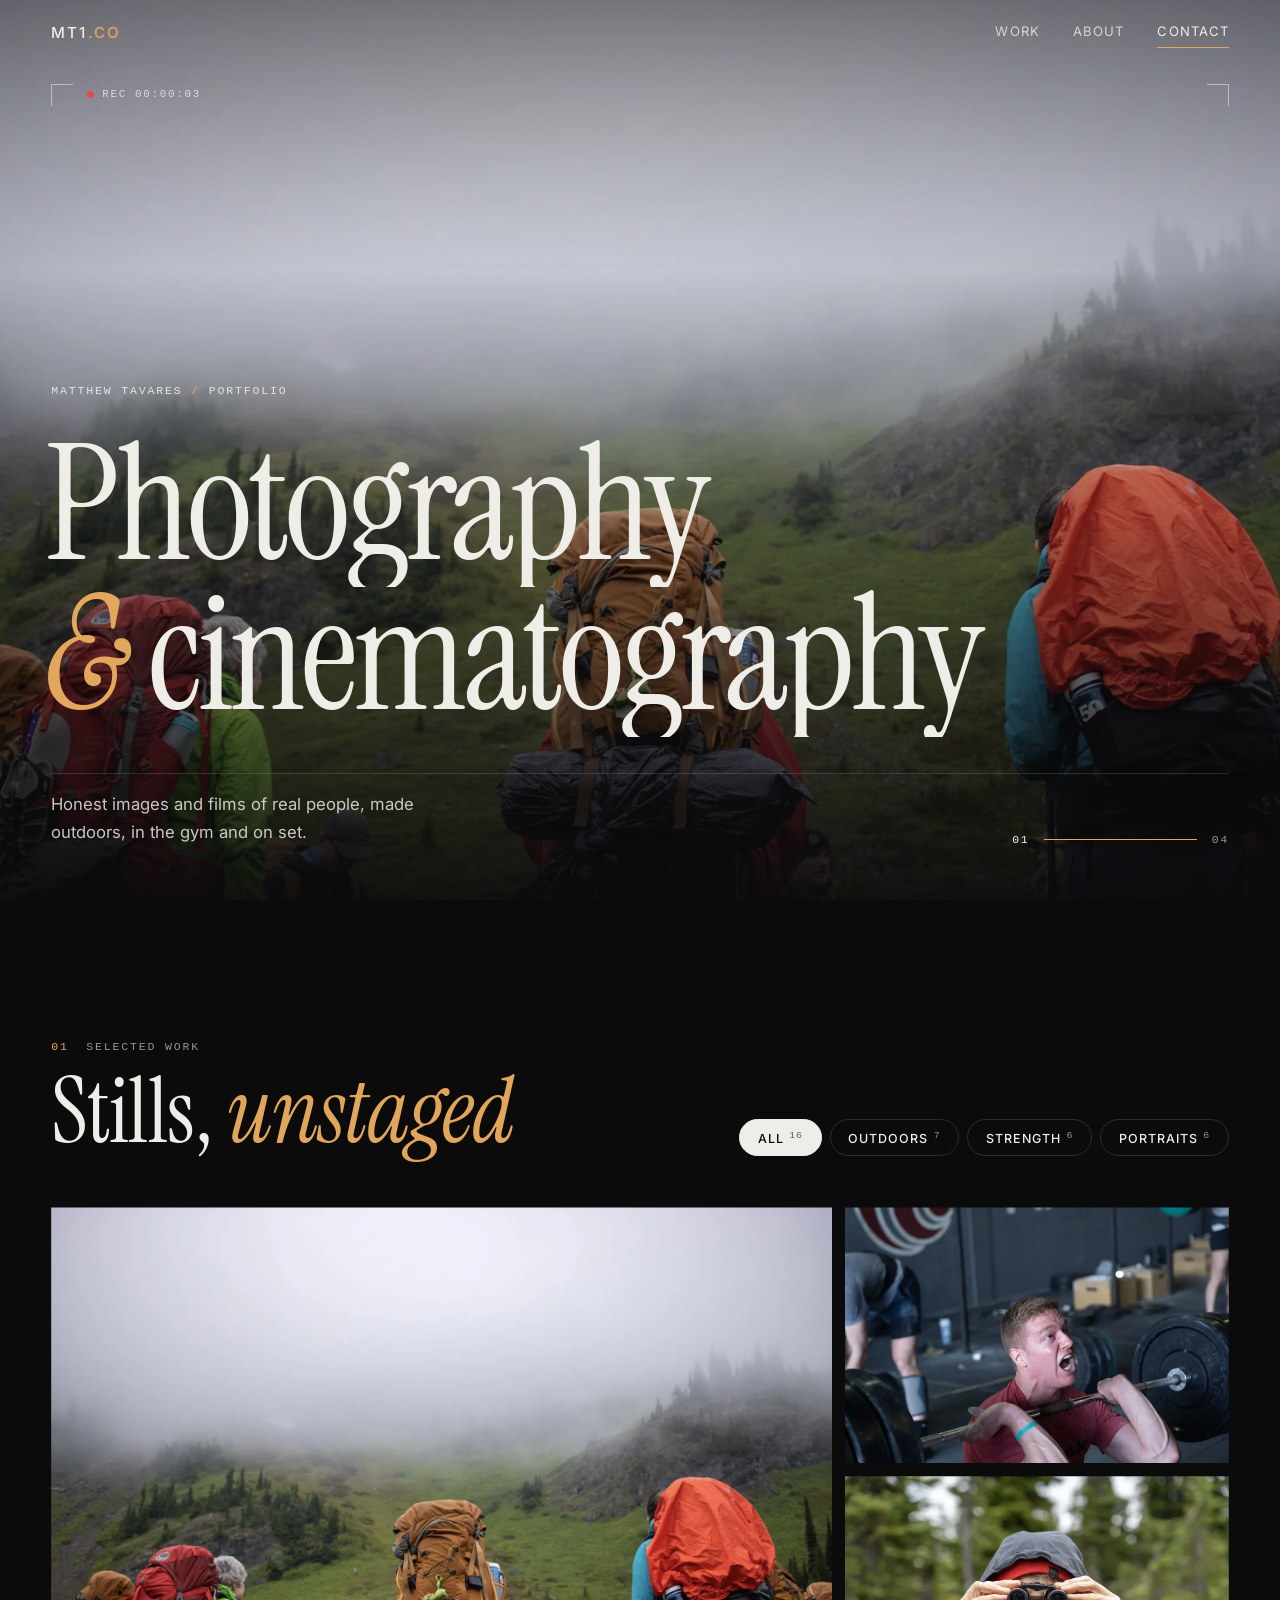
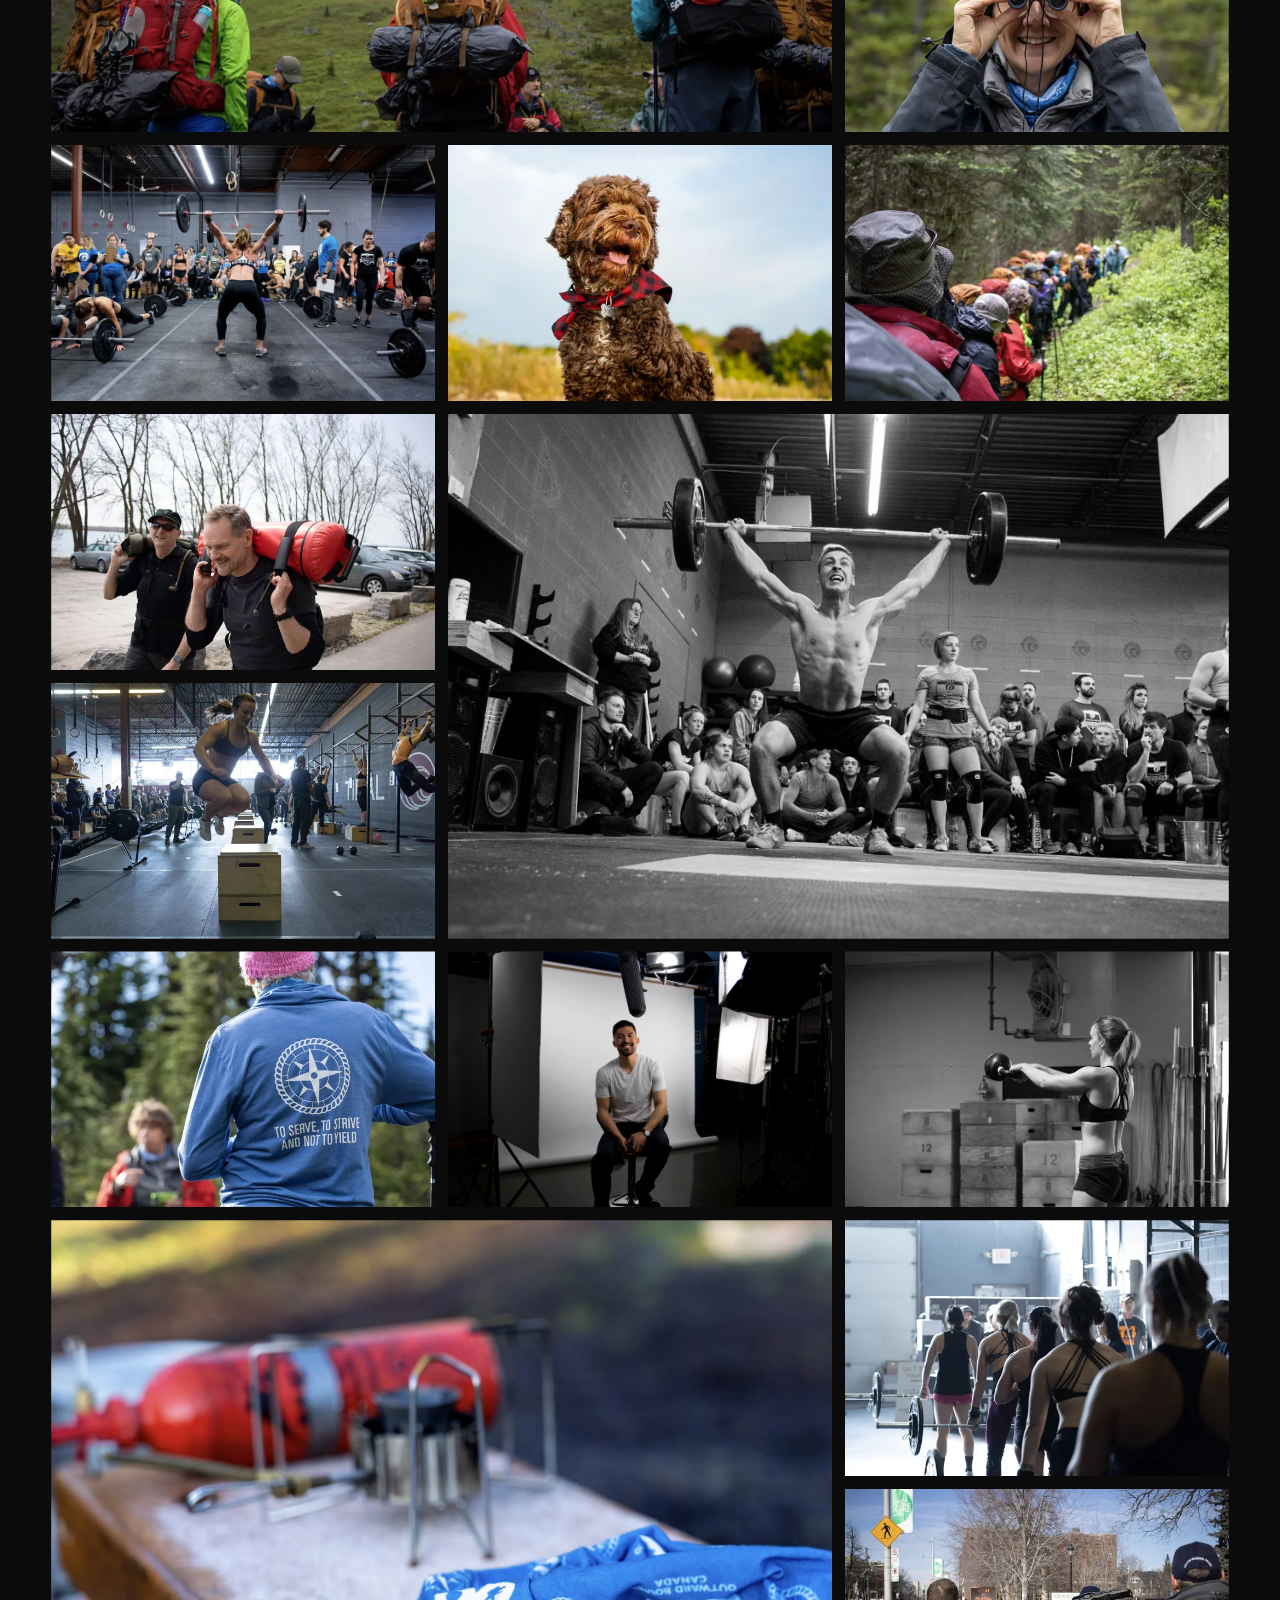
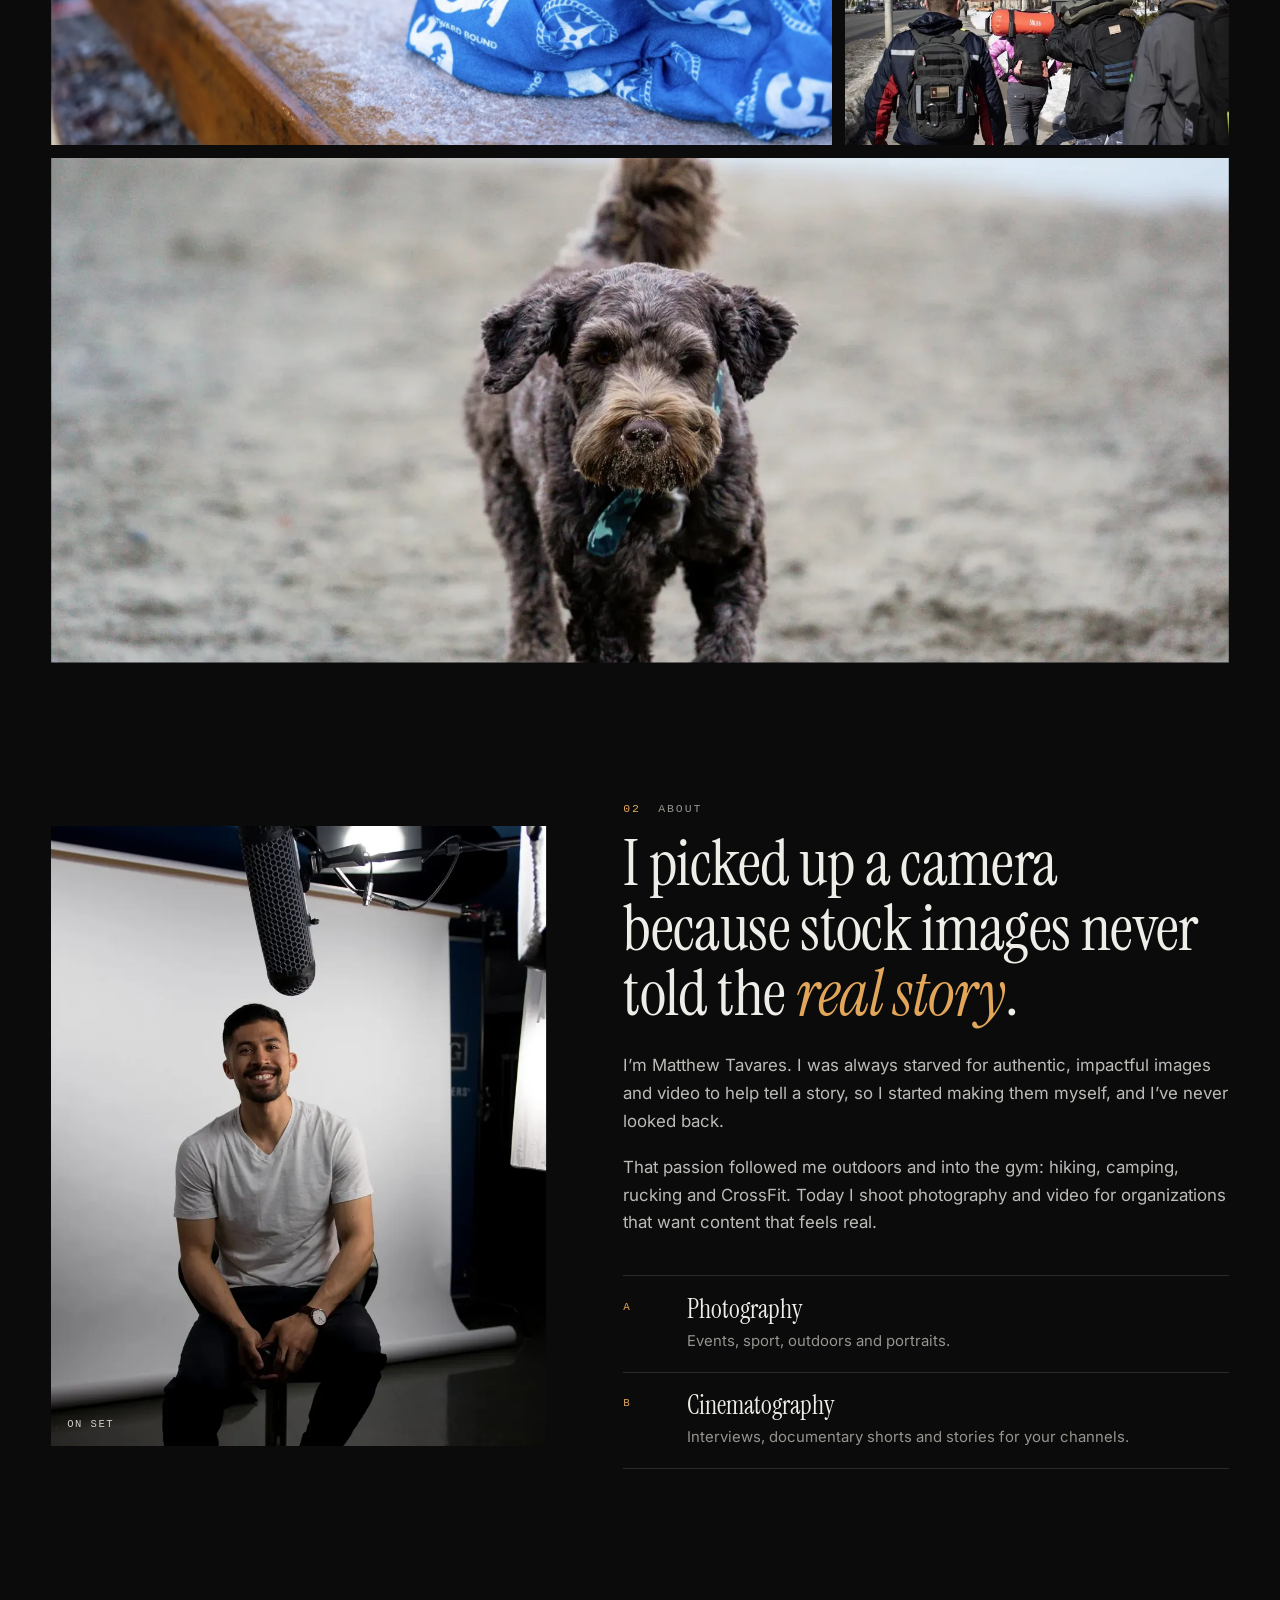
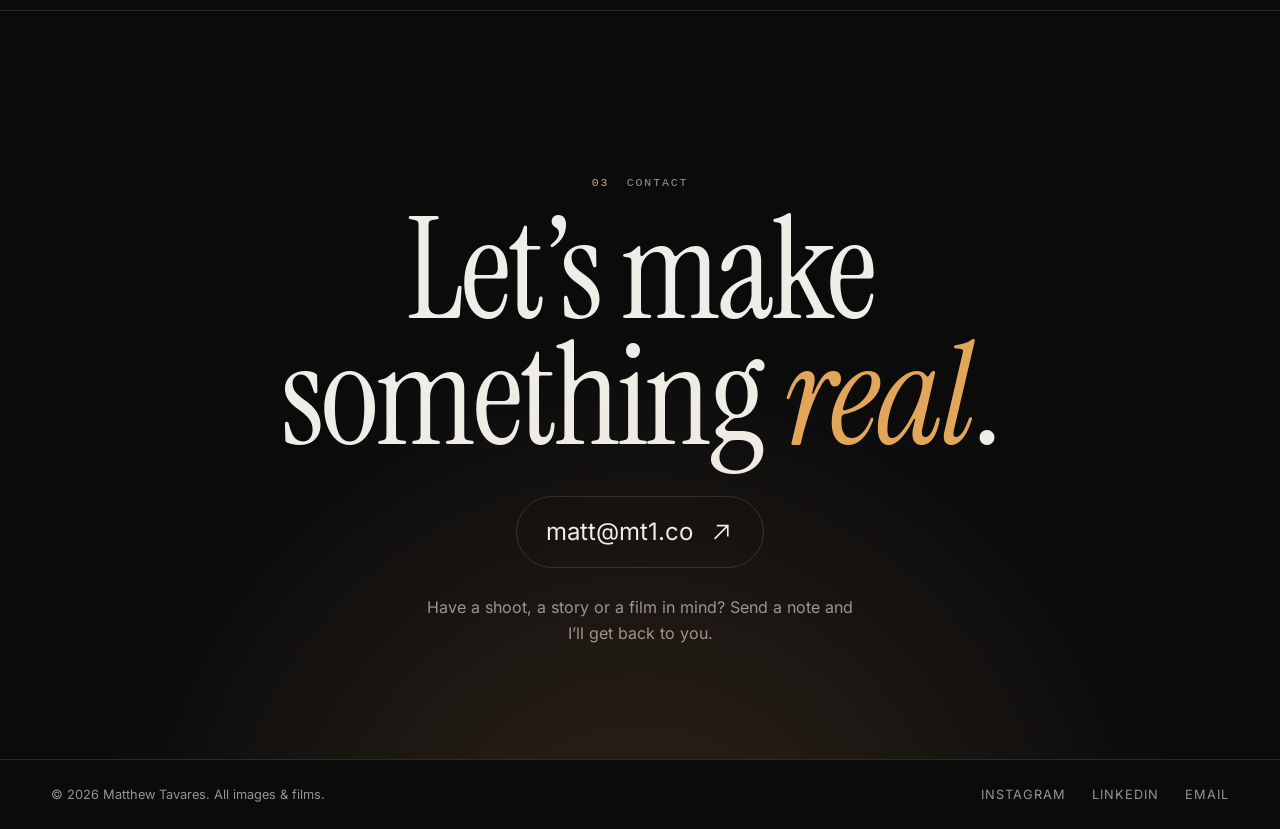
==== commit 92b422f3: "Remove scrolling banner and film section - Drop the marquee under the hero and the Film section with" ====
--- a/index.html
+++ b/index.html
@@ -27,7 +27,6 @@
     <a class="brand" href="#top" aria-label="MT1.CO home">MT1<span>.CO</span></a>
     <nav class="nav" aria-label="Primary">
       <a href="#work">Work</a>
-      <a href="#film">Film</a>
       <a href="#about">About</a>
       <a href="#contact">Contact</a>
     </nav>
@@ -52,8 +51,6 @@
     </div>
   </div>
 </section>
-
-<div class="marquee" aria-hidden="true"><div><span>Outdoors</span><span>Strength &amp; sport</span><span>Portraits</span><span>Documentary</span><span>Events</span><span>Film</span><span>Outdoors</span><span>Strength &amp; sport</span><span>Portraits</span><span>Documentary</span><span>Events</span><span>Film</span><span>Outdoors</span><span>Strength &amp; sport</span><span>Portraits</span><span>Documentary</span><span>Events</span><span>Film</span><span>Outdoors</span><span>Strength &amp; sport</span><span>Portraits</span><span>Documentary</span><span>Events</span><span>Film</span></div></div>
 
 <section class="section" id="work">
   <div class="wrap">
@@ -87,35 +84,11 @@
   </div>
 </section>
 
-<section class="section film" id="film">
-  <div class="wrap">
-    <div class="head">
-      <div class="rv"><p class="label"><b>02</b> &nbsp;Film</p><h2>Motion, with <em>meaning</em></h2></div>
-    </div>
-    <div class="player rv">
-      <video id="reel" preload="none" poster="media/poster.jpg" playsinline><source src="media/habitat-for-humanity.mp4" type="video/mp4"></video>
-      <button class="play" id="play" type="button" aria-label="Play film: Habitat for Humanity Canada"><span>Play</span></button>
-    </div>
-    <div class="film-info rv">
-      <div>
-        <h3>Habitat for Humanity Canada</h3>
-      </div>
-      <div>
-        <p>A story about how Habitat impacts low-income Canadians through community support, donations, and homeowners who help build their own homes.</p>
-        <ul class="specs">
-          <li><span>Format</span><span>Documentary short</span></li>
-          <li><span>Runtime</span><span>2 min 33 s</span></li>
-        </ul>
-      </div>
-    </div>
-  </div>
-</section>
-
 <section class="section" id="about">
   <div class="wrap about">
     <figure class="rv"><img id="about-img" src="img/photo/interview-shoot.webp" alt="Man seated on a stool in front of a white backdrop during a video shoot" loading="lazy" width="1800" height="1200"><figcaption>On set</figcaption></figure>
     <div class="copy">
-      <p class="label rv"><b>03</b> &nbsp;About</p>
+      <p class="label rv"><b>02</b> &nbsp;About</p>
       <h2 class="rv">I picked up a camera because stock images never told the <em>real story</em>.</h2>
       <p class="rv">I&rsquo;m Matthew Tavares. I was always starved for authentic, impactful images and video to help tell a story, so I started making them myself, and I&rsquo;ve never looked back.</p>
       <p class="rv">That passion followed me outdoors and into the gym: hiking, camping, rucking and CrossFit. Today I shoot photography and video for organizations that want content that feels real.</p>
@@ -129,7 +102,7 @@
 
 <section class="contact" id="contact">
   <div class="wrap">
-    <p class="label rv"><b>04</b> &nbsp;Contact</p>
+    <p class="label rv"><b>03</b> &nbsp;Contact</p>
     <h2 class="rv">Let&rsquo;s make<br>something <em>real</em>.</h2>
     <a class="mail rv" href="mailto:matt@mt1.co">matt@mt1.co <svg viewBox="0 0 24 24" fill="none" stroke="currentColor" stroke-width="1.5" aria-hidden="true"><path d="M6 18 18 6M8 6h10v10"/></svg></a>
     <p class="sub rv">Have a shoot, a story or a film in mind? Send a note and I&rsquo;ll get back to you.</p>
--- a/assets/style.css
+++ b/assets/style.css
@@ -13,7 +13,7 @@
   color-scheme:dark;
 }
 *{box-sizing:border-box}
-html{scroll-behavior:smooth;-webkit-text-size-adjust:100%;scroll-padding-top:72px}
+html{scroll-behavior:smooth;-webkit-text-size-adjust:100%;scroll-padding-top:64px}
 body{margin:0;background:var(--bg);color:var(--ink);font:400 1rem/1.65 var(--sans);-webkit-font-smoothing:antialiased;overflow-x:hidden}
 img,video{max-width:100%;display:block}
 a{color:inherit;text-underline-offset:.2em}
@@ -43,6 +43,7 @@
 .nav a::after{content:"";position:absolute;left:0;right:0;bottom:.2rem;height:1px;background:var(--accent);transform:scaleX(0);transform-origin:right;transition:transform .35s var(--ease)}
 .nav a:hover,.nav a.active{opacity:1}
 .nav a:hover::after,.nav a.active::after{transform:scaleX(1);transform-origin:left}
+@media (max-width:400px){.bar{gap:.75rem}.brand{font-size:.85rem;letter-spacing:.1em}.nav{gap:.6rem}.nav a{font-size:.7rem;letter-spacing:.04em}}
 
 /* hero */
 .hero{position:relative;height:100svh;min-height:560px;display:flex;align-items:flex-end;overflow:hidden;isolation:isolate}
@@ -77,15 +78,9 @@
 .rec::before{content:"";width:7px;height:7px;border-radius:50%;background:#e5484d;animation:blink 1.6s steps(2,jump-none) infinite}
 @keyframes blink{50%{opacity:.15}}
 
-/* marquee */
-.marquee{overflow:hidden;border-block:1px solid var(--line);padding:1.1rem 0;white-space:nowrap}
-.marquee div{display:inline-flex;animation:slide 38s linear infinite}
-.marquee span{font:italic 400 clamp(1.3rem,2.6vw,2rem) var(--serif);padding:0 1.4rem;color:var(--muted)}
-.marquee span::after{content:"✦";font-style:normal;font-size:.5em;color:var(--accent);margin-left:2.8rem;vertical-align:middle}
-@keyframes slide{to{transform:translateX(-50%)}}
-
 /* sections */
 .section{padding:clamp(4.5rem,11vw,9rem) 0}
+.section+.section{padding-top:0}
 .head{display:flex;justify-content:space-between;align-items:flex-end;gap:1.5rem 3rem;flex-wrap:wrap;margin-bottom:clamp(1.8rem,4vw,3.2rem)}
 .head h2{font-size:clamp(2.6rem,7vw,5.6rem);margin-top:.9rem}
 .head h2 em{color:var(--accent)}
@@ -128,24 +123,6 @@
 .g-item.rv{clip-path:inset(12% 0 0 0);transition:opacity .9s var(--ease),transform .9s var(--ease),clip-path 1.1s var(--ease)}
 .g-item.rv.in{clip-path:inset(0)}
 
-/* film */
-.film{background:var(--surface);border-block:1px solid var(--line)}
-.player{position:relative;aspect-ratio:16/9;background:#000;overflow:hidden}
-.player video{width:100%;height:100%;object-fit:cover}
-.play{position:absolute;inset:0;width:100%;border:0;padding:0;background:rgba(0,0,0,.25);color:var(--ink);cursor:pointer;display:grid;place-items:center;transition:background .4s}
-.play:hover{background:rgba(0,0,0,.1)}
-.play span{display:grid;place-items:center;width:clamp(76px,10vw,128px);aspect-ratio:1;border-radius:50%;border:1px solid rgba(255,255,255,.7);backdrop-filter:blur(6px);-webkit-backdrop-filter:blur(6px);background:rgba(11,11,12,.3);font:500 .74rem var(--sans);letter-spacing:.2em;text-transform:uppercase;transition:transform .5s var(--ease),background .3s,color .3s}
-.play:hover span{transform:scale(1.1);background:var(--ink);color:var(--bg)}
-.play span::before{content:"";position:absolute;width:inherit;aspect-ratio:1;border-radius:50%;border:1px solid rgba(255,255,255,.5);animation:pulse 2.6s ease-out infinite}
-@keyframes pulse{from{transform:scale(1);opacity:.8}to{transform:scale(1.7);opacity:0}}
-.film-info{display:grid;grid-template-columns:1.1fr 1fr;gap:1.5rem 4rem;margin-top:clamp(1.5rem,3vw,2.5rem)}
-.film-info h3{font-size:clamp(1.8rem,3.6vw,2.8rem)}
-.film-info p{color:var(--muted);margin:0 0 1.2rem;max-width:52ch}
-.specs{list-style:none;margin:0;padding:0;font-size:.9rem}
-.specs li{display:flex;justify-content:space-between;gap:1rem;padding:.7rem 0;border-top:1px solid var(--line)}
-.specs li span:first-child{font:500 .68rem var(--mono);letter-spacing:.14em;text-transform:uppercase;color:var(--muted);padding-top:.25em}
-@media (max-width:760px){.film-info{grid-template-columns:1fr}}
-
 /* about */
 .about{display:grid;grid-template-columns:.9fr 1.1fr;gap:clamp(2rem,6vw,6rem);align-items:center}
 .about figure{margin:0;position:relative;overflow:hidden;aspect-ratio:4/5}
@@ -153,7 +130,7 @@
 .about figcaption{position:absolute;left:1rem;bottom:1rem;font:500 .66rem var(--mono);letter-spacing:.14em;text-transform:uppercase;color:rgba(239,237,231,.85)}
 .about h2{font-size:clamp(2.2rem,5vw,4.2rem);margin:1rem 0 1.6rem;line-height:1.02}
 .about h2 em{color:var(--accent)}
-.about .copy p{color:rgba(239,237,231,.78);font-size:1.05rem;max-width:56ch}
+.about .copy p:not(.label){color:rgba(239,237,231,.78);font-size:1.05rem;max-width:56ch}
 .services{list-style:none;margin:2.4rem 0 0;padding:0}
 .services li{display:grid;grid-template-columns:3rem 1fr;gap:.2rem 1rem;padding:1.15rem 0;border-top:1px solid var(--line);transition:padding-left .45s var(--ease)}
 .services li:last-child{border-bottom:1px solid var(--line)}
@@ -209,6 +186,5 @@
 @media (prefers-reduced-motion:reduce){
   html{scroll-behavior:auto}
   *,*::before,*::after{animation-duration:.01ms!important;animation-delay:0s!important;animation-iteration-count:1!important;transition-duration:.01ms!important}
-  .marquee div{animation:none}
   .rv{opacity:1;transform:none;clip-path:none!important}
 }
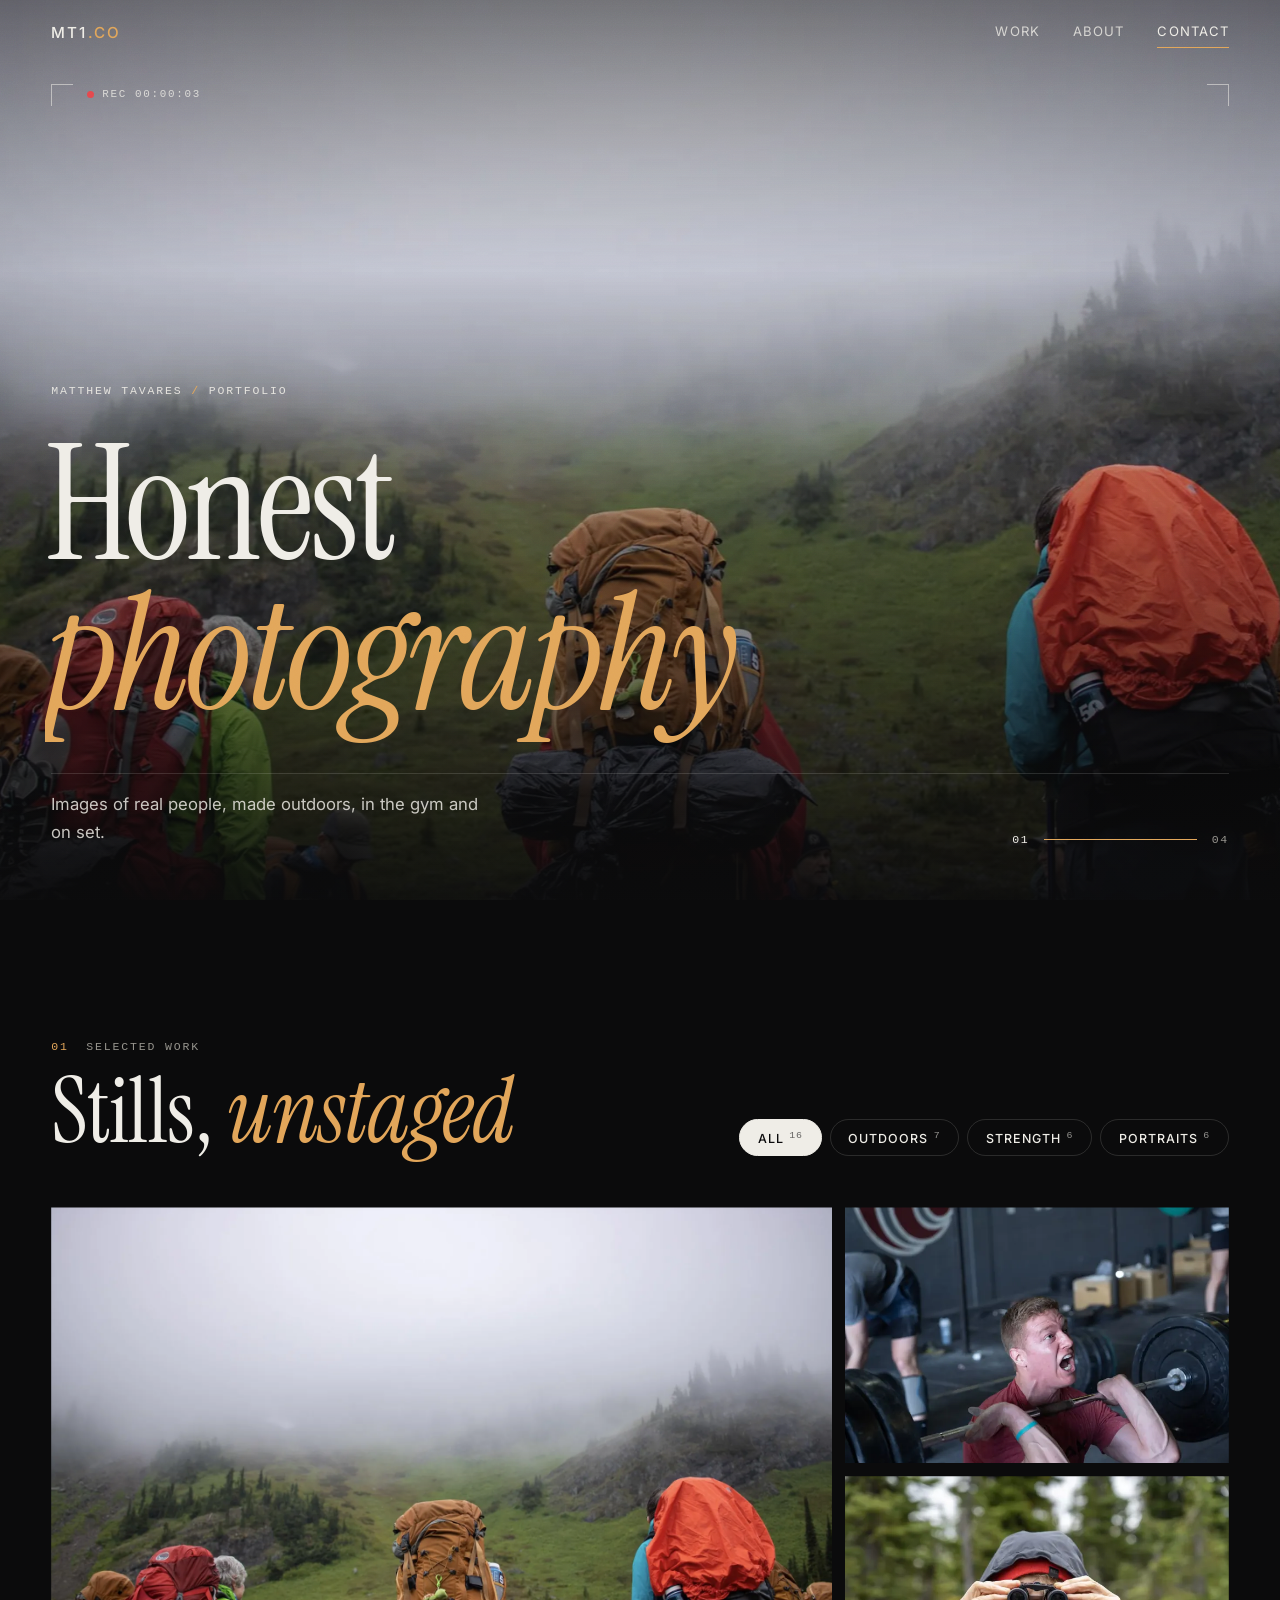
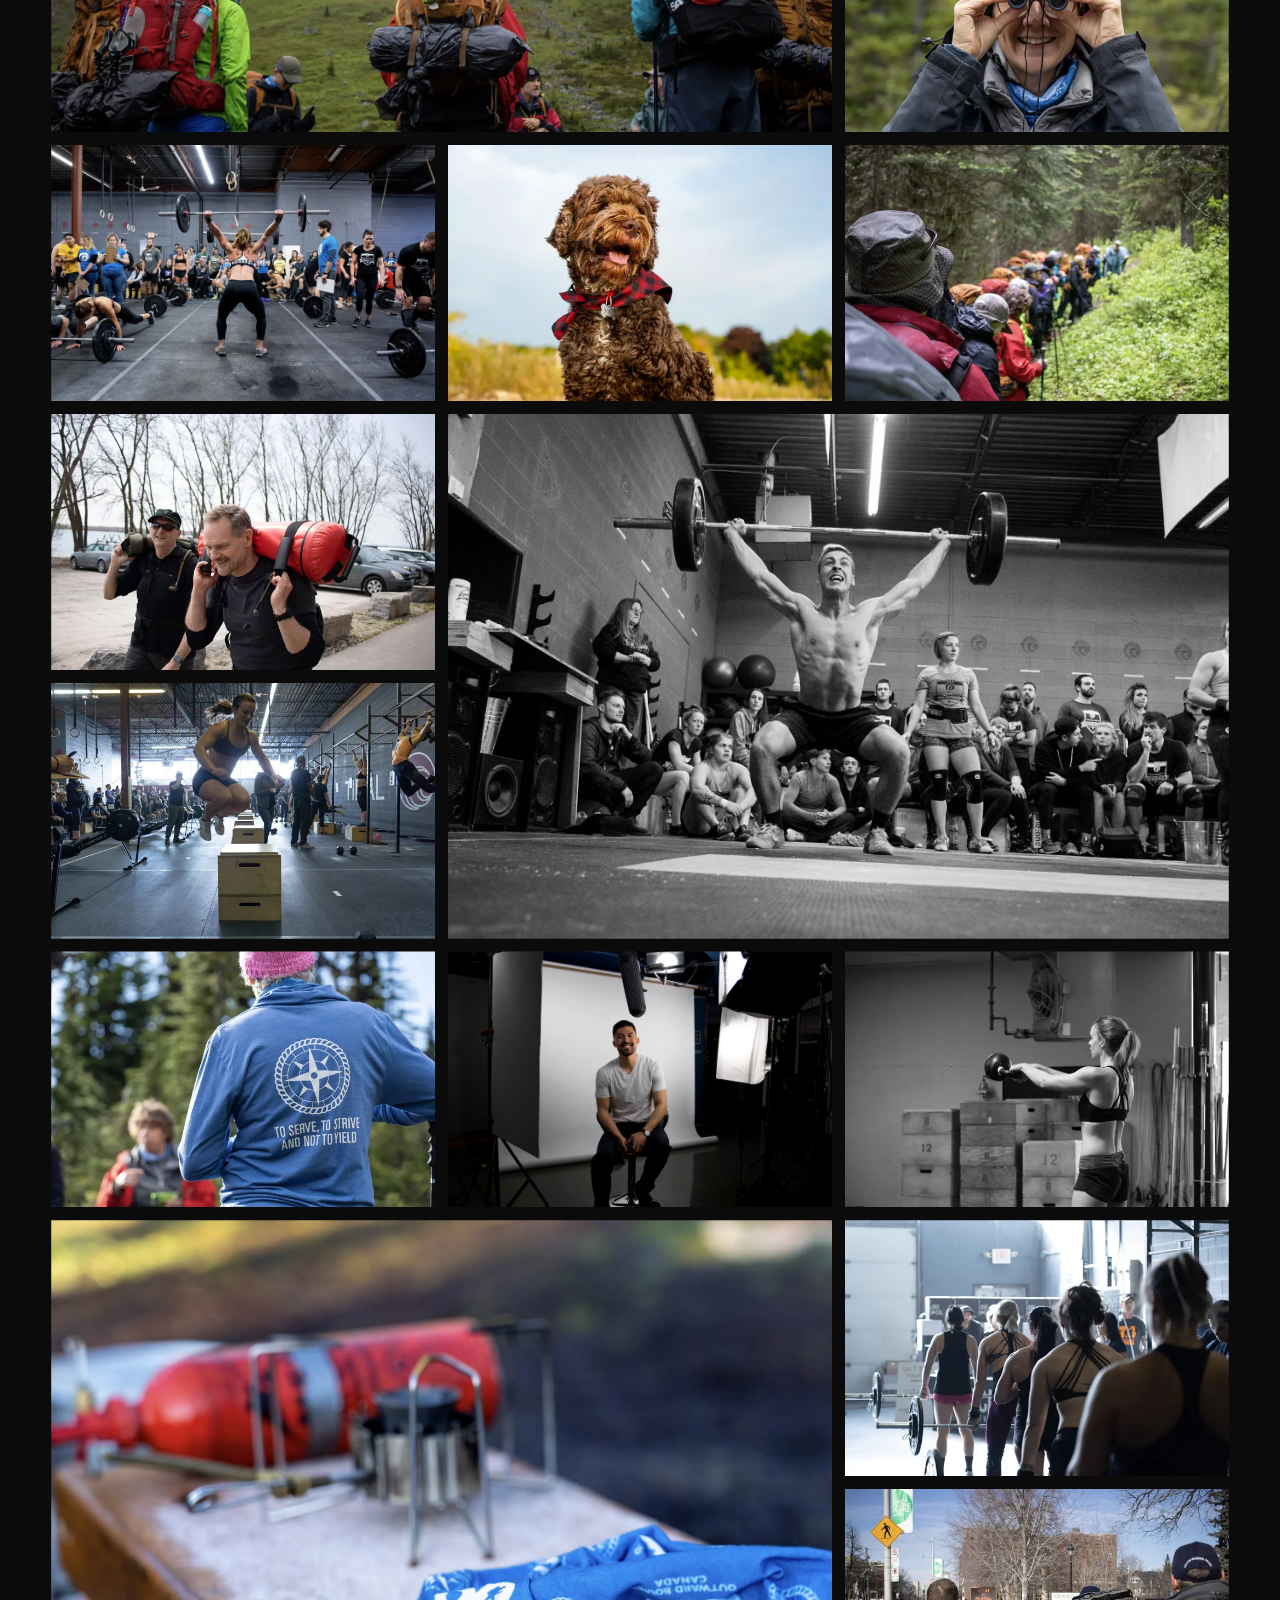
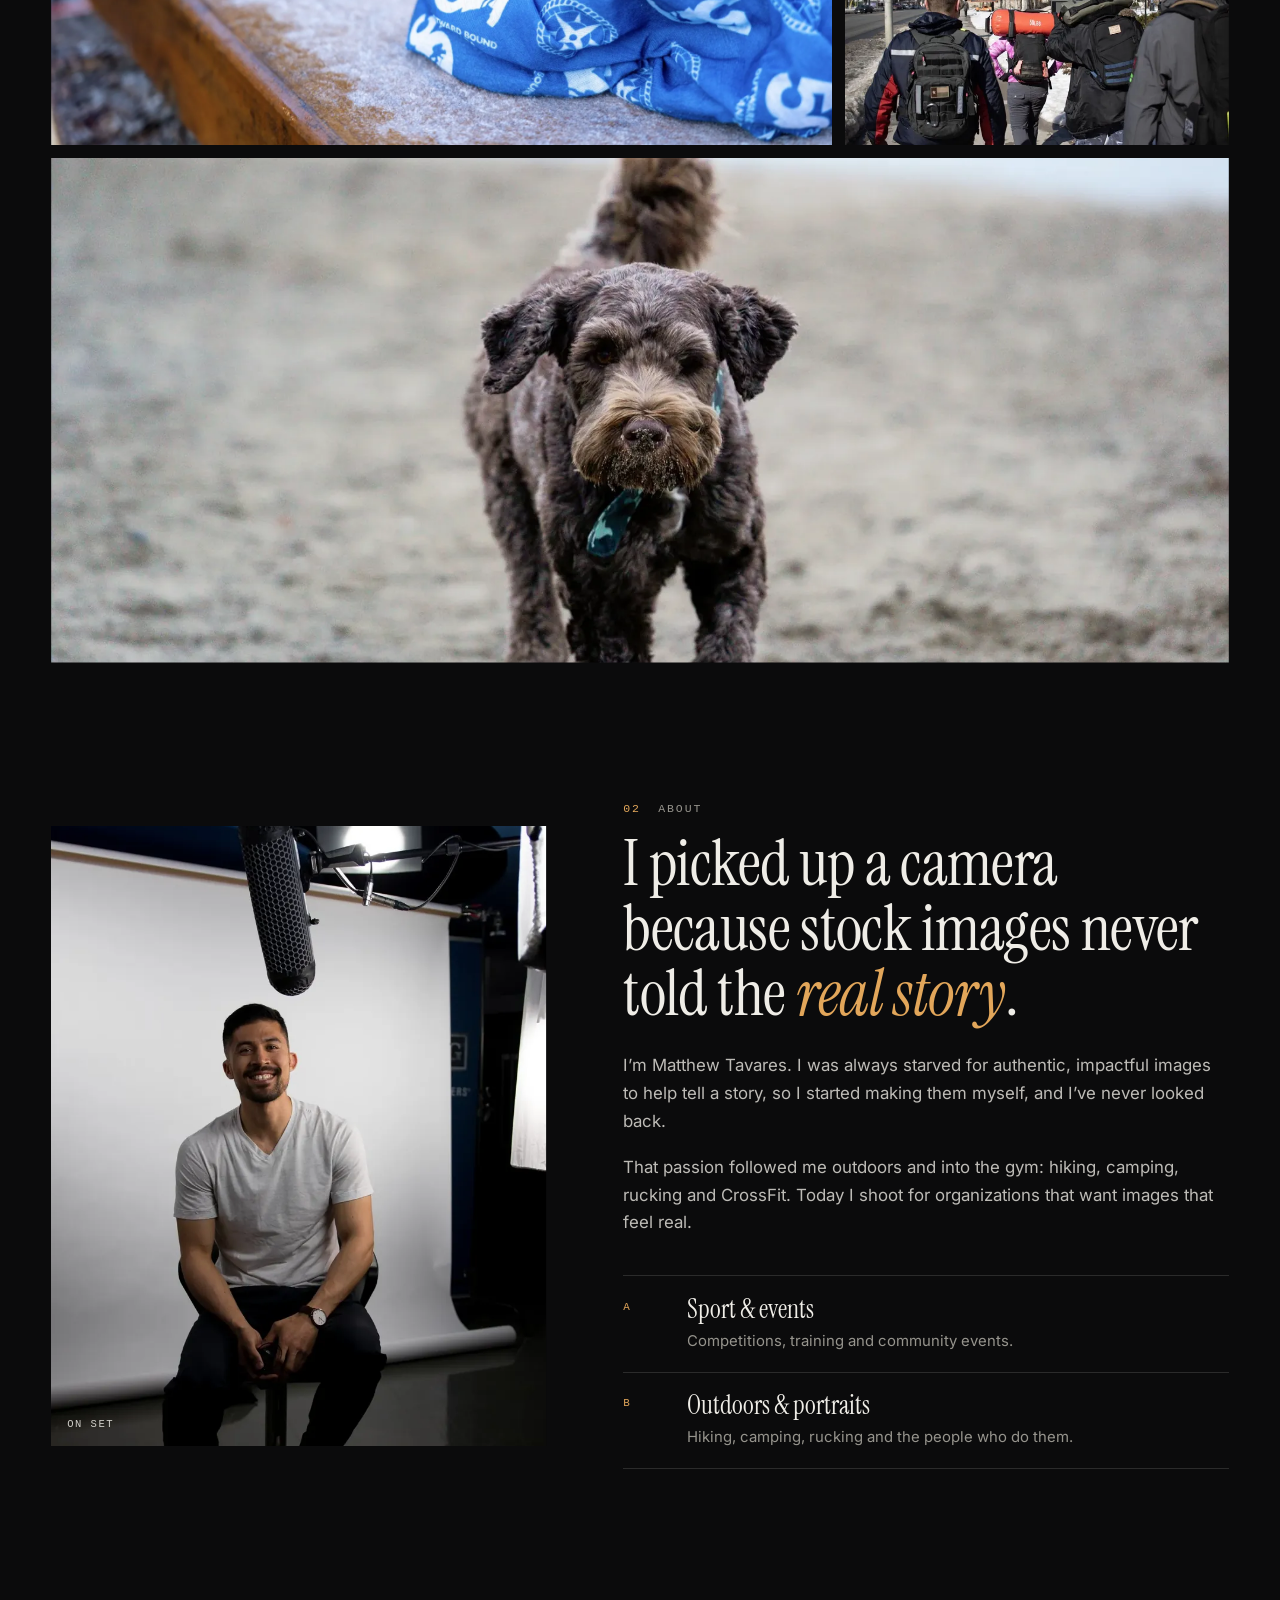
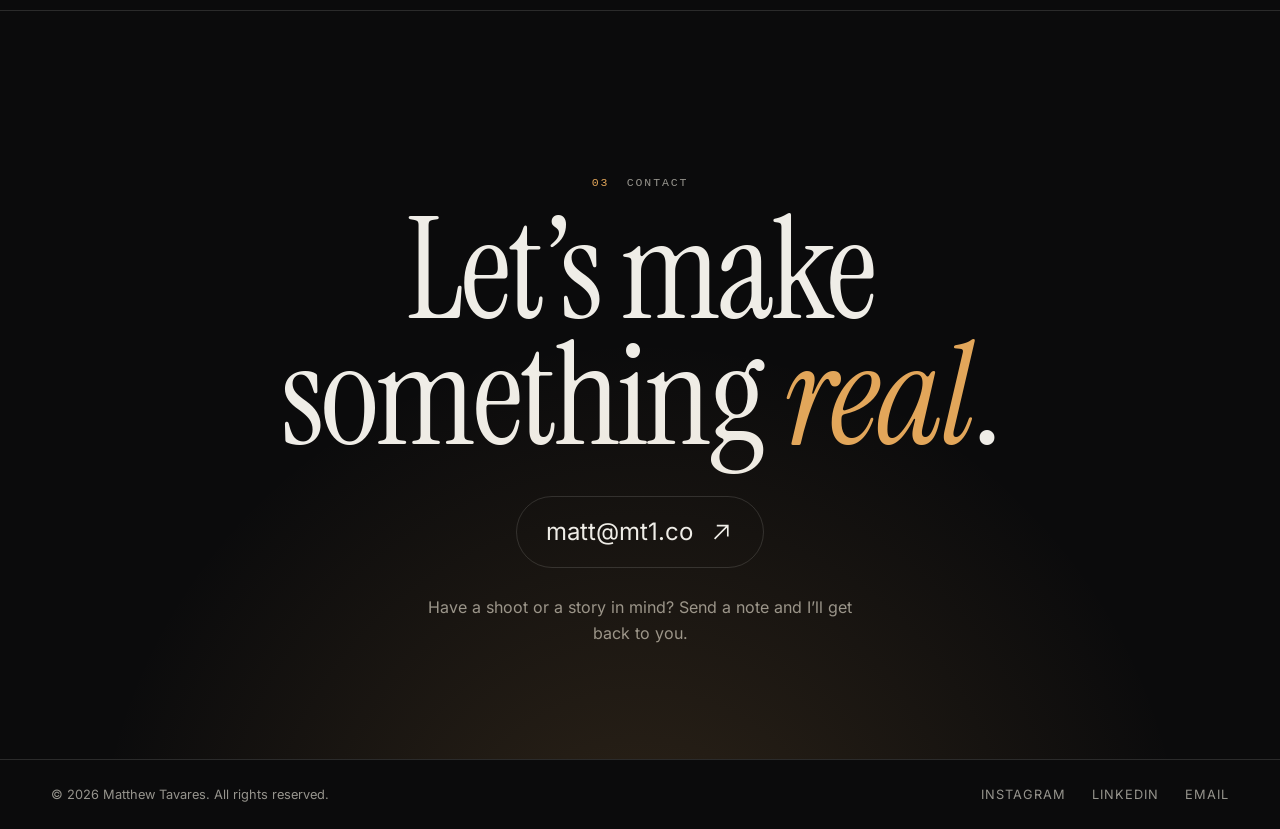
==== commit ef5c1cdd: "Delete video files and reword the site as photography-only - Remove media/habitat-for-humanity.mp4 a" ====
--- a/index.html
+++ b/index.html
@@ -3,14 +3,14 @@
 <head>
 <meta charset="utf-8">
 <meta name="viewport" content="width=device-width, initial-scale=1">
-<title>Matthew Tavares — Photography &amp; Cinematography</title>
-<meta name="description" content="Matthew Tavares is a photographer and cinematographer making honest images and films of people outdoors, in sport and on set.">
+<title>Matthew Tavares — Photography</title>
+<meta name="description" content="Matthew Tavares is a photographer making honest images of people outdoors, in sport and on set.">
 <link rel="canonical" href="https://mt1.co/">
 <meta property="og:url" content="https://mt1.co/">
 <link rel="preload" as="image" href="/img/photo/hikers-in-fog.webp" fetchpriority="high">
 <meta property="og:site_name" content="MT1.CO">
-<meta property="og:title" content="Matthew Tavares — Photography &amp; Cinematography">
-<meta property="og:description" content="Matthew Tavares is a photographer and cinematographer making honest images and films of people outdoors, in sport and on set.">
+<meta property="og:title" content="Matthew Tavares — Photography">
+<meta property="og:description" content="Matthew Tavares is a photographer making honest images of people outdoors, in sport and on set.">
 <meta property="og:type" content="website">
 <meta property="og:image" content="https://mt1.co/img/photo/hikers-in-fog.webp">
 <meta name="twitter:card" content="summary_large_image">
@@ -18,7 +18,7 @@
 <link rel="icon" href="/favicon.svg" type="image/svg+xml">
 <link rel="preload" href="/assets/fonts/instrument-serif.woff2" as="font" type="font/woff2" crossorigin>
 <link rel="stylesheet" href="/assets/style.css">
-<script type="application/ld+json">{"@context":"https://schema.org","@type":"Person","name":"Matthew Tavares","url":"https://mt1.co","email":"matt@mt1.co","jobTitle":"Photographer & Cinematographer","sameAs":["https://www.instagram.com/mt1.co/","https://www.linkedin.com/in/matthewtavares1/"]}</script>
+<script type="application/ld+json">{"@context":"https://schema.org","@type":"Person","name":"Matthew Tavares","url":"https://mt1.co","email":"matt@mt1.co","jobTitle":"Photographer","sameAs":["https://www.instagram.com/mt1.co/","https://www.linkedin.com/in/matthewtavares1/"]}</script>
 </head>
 <body id="top">
 <a class="skip" href="#main">Skip to content</a>
@@ -44,9 +44,9 @@
   <span class="rec" aria-hidden="true">REC <span id="tc">00:00:00</span></span>
   <div class="wrap hero-inner">
     <p class="label fade-in">Matthew Tavares <b>/</b> Portfolio</p>
-    <h1><span class="line"><span>Photography</span></span><span class="line"><span><em>&amp;</em> cinematography</span></span></h1>
+    <h1><span class="line"><span>Honest</span></span><span class="line"><span><em>photography</em></span></span></h1>
     <div class="hero-meta fade-in">
-      <p>Honest images and films of real people, made outdoors, in the gym and on set.</p>
+      <p>Images of real people, made outdoors, in the gym and on set.</p>
       <div class="counter" aria-hidden="true"><b id="cur">01</b><span class="progress"><i id="bar"></i></span><span>04</span></div>
     </div>
   </div>
@@ -90,11 +90,11 @@
     <div class="copy">
       <p class="label rv"><b>02</b> &nbsp;About</p>
       <h2 class="rv">I picked up a camera because stock images never told the <em>real story</em>.</h2>
-      <p class="rv">I&rsquo;m Matthew Tavares. I was always starved for authentic, impactful images and video to help tell a story, so I started making them myself, and I&rsquo;ve never looked back.</p>
-      <p class="rv">That passion followed me outdoors and into the gym: hiking, camping, rucking and CrossFit. Today I shoot photography and video for organizations that want content that feels real.</p>
+      <p class="rv">I&rsquo;m Matthew Tavares. I was always starved for authentic, impactful images to help tell a story, so I started making them myself, and I&rsquo;ve never looked back.</p>
+      <p class="rv">That passion followed me outdoors and into the gym: hiking, camping, rucking and CrossFit. Today I shoot for organizations that want images that feel real.</p>
       <ul class="services">
-        <li class="rv"><i>A</i><strong>Photography</strong><span>Events, sport, outdoors and portraits.</span></li>
-        <li class="rv"><i>B</i><strong>Cinematography</strong><span>Interviews, documentary shorts and stories for your channels.</span></li>
+        <li class="rv"><i>A</i><strong>Sport &amp; events</strong><span>Competitions, training and community events.</span></li>
+        <li class="rv"><i>B</i><strong>Outdoors &amp; portraits</strong><span>Hiking, camping, rucking and the people who do them.</span></li>
       </ul>
     </div>
   </div>
@@ -105,7 +105,7 @@
     <p class="label rv"><b>03</b> &nbsp;Contact</p>
     <h2 class="rv">Let&rsquo;s make<br>something <em>real</em>.</h2>
     <a class="mail rv" href="mailto:matt@mt1.co">matt@mt1.co <svg viewBox="0 0 24 24" fill="none" stroke="currentColor" stroke-width="1.5" aria-hidden="true"><path d="M6 18 18 6M8 6h10v10"/></svg></a>
-    <p class="sub rv">Have a shoot, a story or a film in mind? Send a note and I&rsquo;ll get back to you.</p>
+    <p class="sub rv">Have a shoot or a story in mind? Send a note and I&rsquo;ll get back to you.</p>
   </div>
 </section>
 </main>
@@ -118,7 +118,7 @@
 </dialog>
 <footer class="site-footer">
   <div class="wrap foot">
-    <p>&copy; <span id="yr">2026</span> Matthew Tavares. All images &amp; films.</p>
+    <p>&copy; <span id="yr">2026</span> Matthew Tavares. All rights reserved.</p>
     <p class="social">
       <a href="https://www.instagram.com/mt1.co/" rel="me noopener">Instagram</a>
       <a href="https://www.linkedin.com/in/matthewtavares1/" rel="me noopener">LinkedIn</a>
--- a/assets/style.css
+++ b/assets/style.css
@@ -56,7 +56,7 @@
 .hero .label{color:rgba(239,237,231,.9)}
 .hero h1{font-size:clamp(3.4rem,12.5vw,12rem);line-height:.86;letter-spacing:-.025em;margin:.25em 0 .22em -.04em}
 .hero h1 em{color:var(--accent)}
-.line{display:block;overflow:hidden;padding-bottom:.08em}
+.line{display:block;overflow:hidden;padding-bottom:.22em;margin-bottom:-.14em}
 .line>span{display:block;transform:translateY(105%);animation:rise 1.1s var(--ease) forwards}
 .line:nth-child(2)>span{animation-delay:.12s}
 @keyframes rise{to{transform:none}}
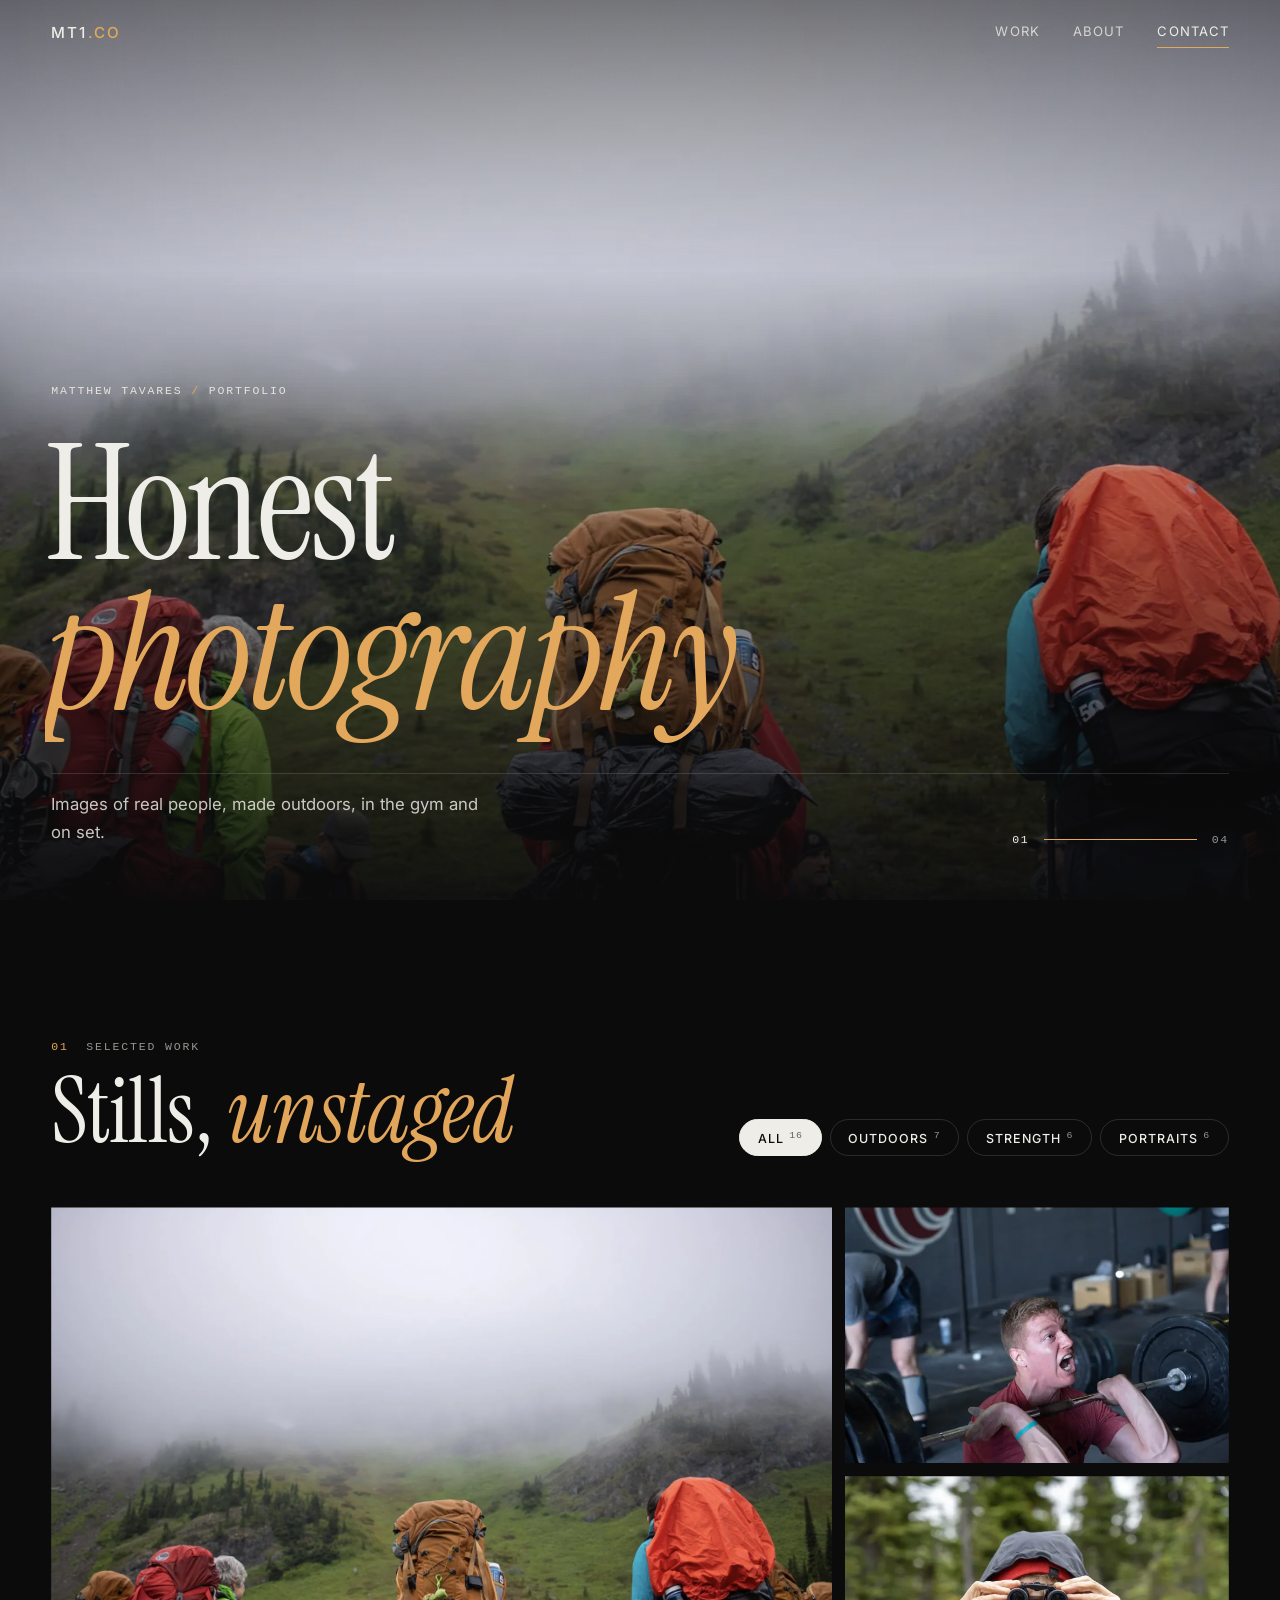
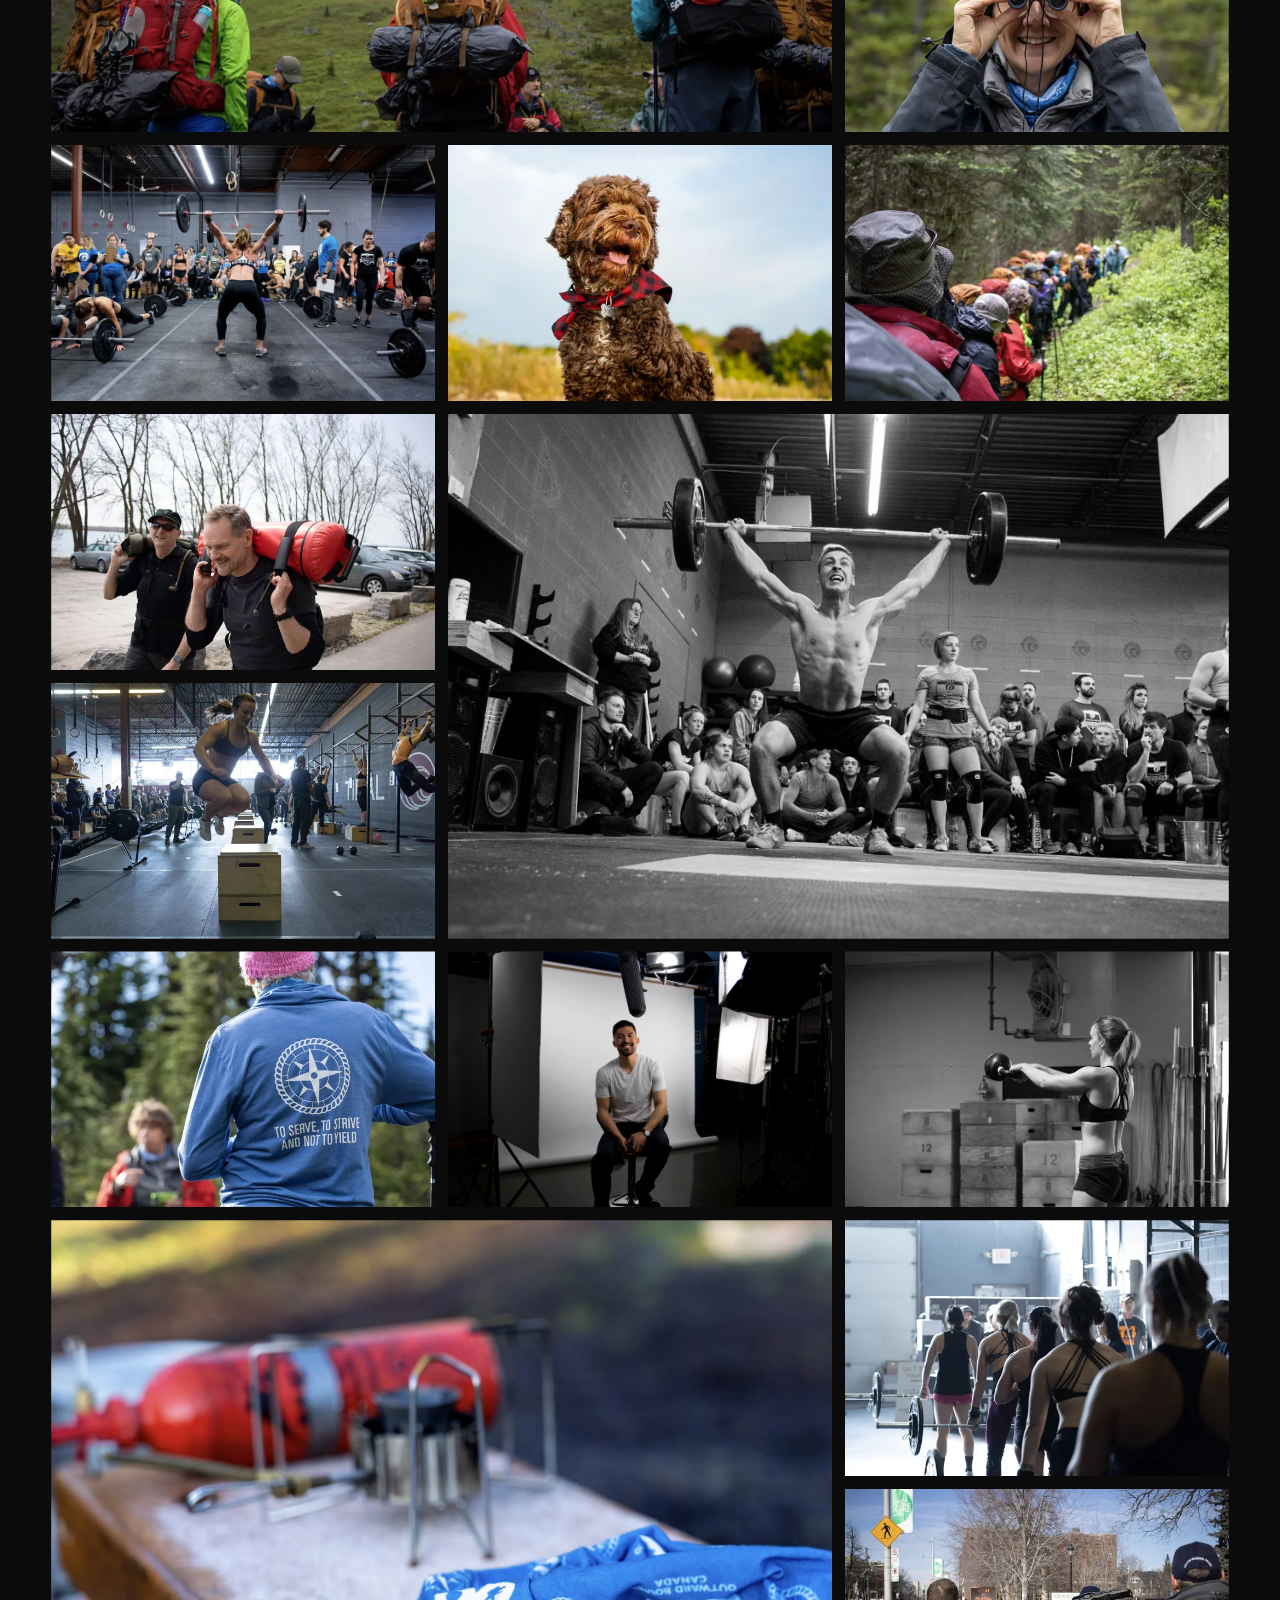
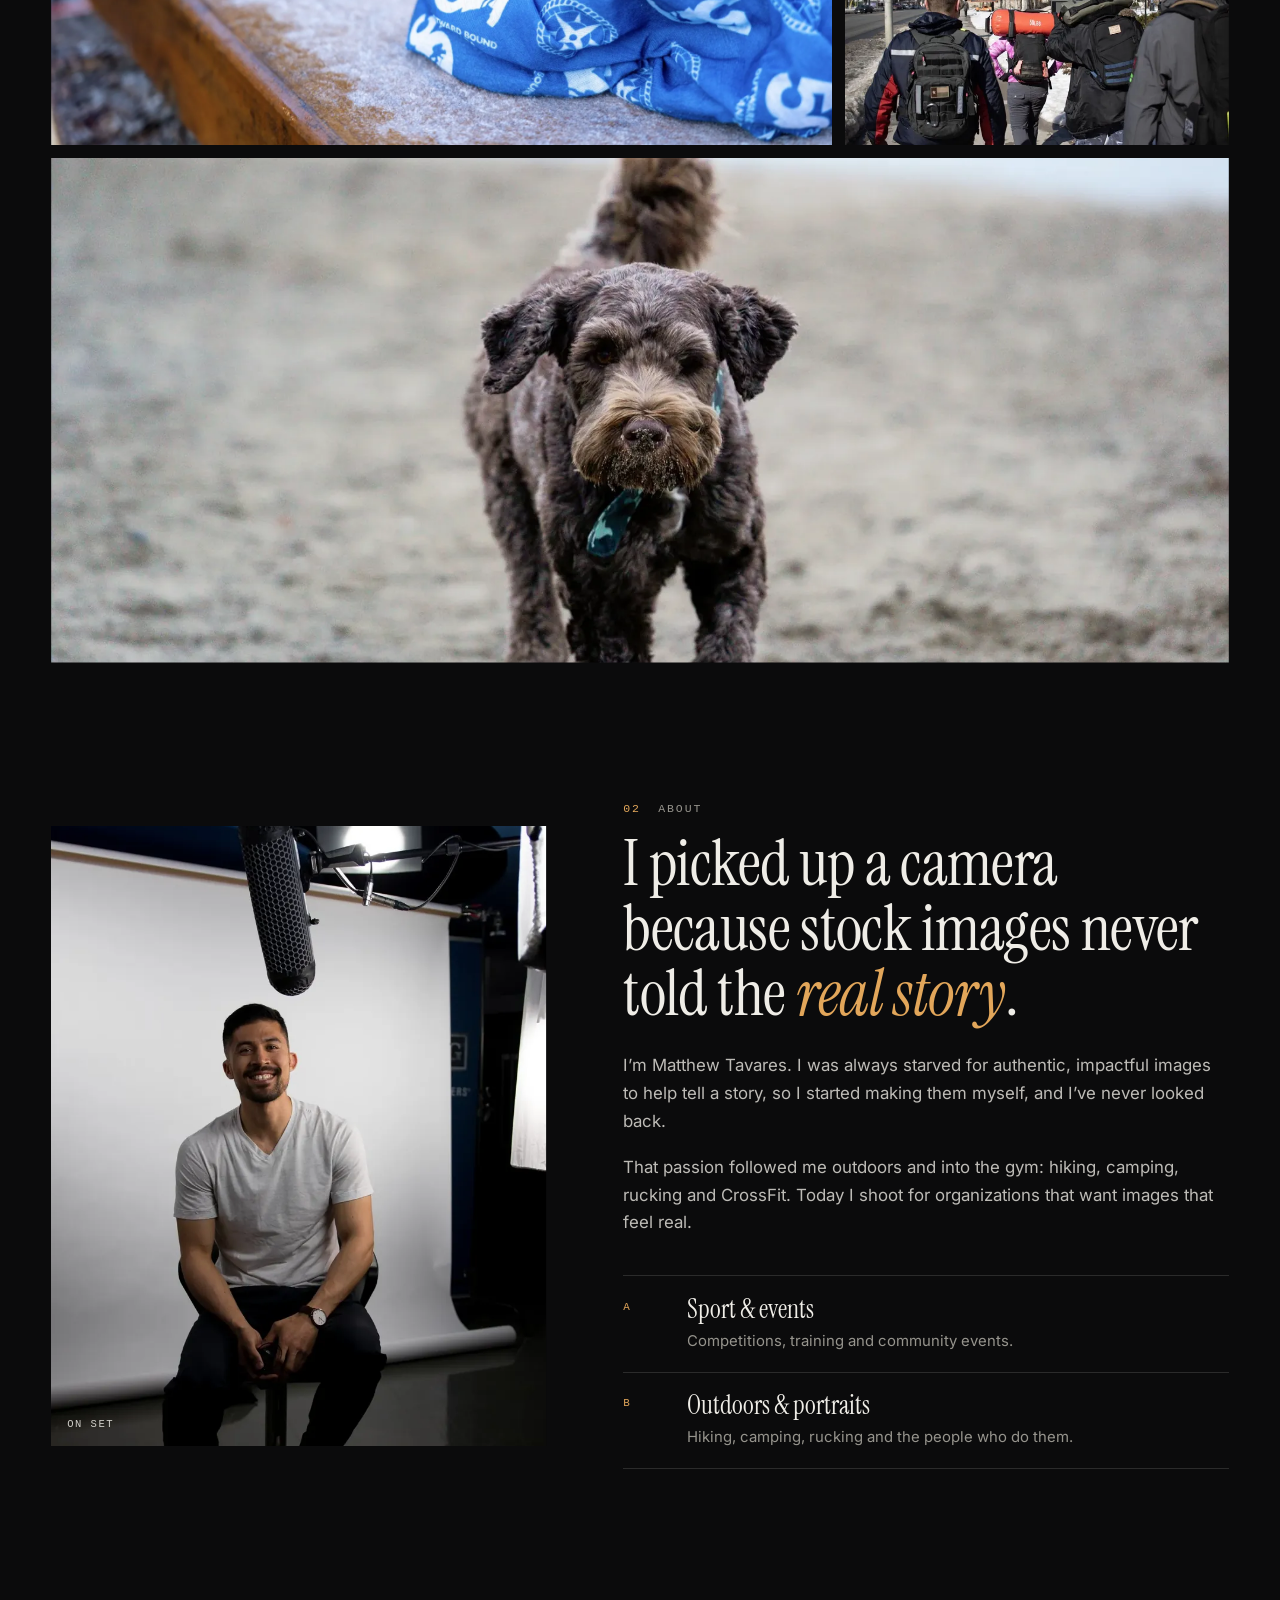
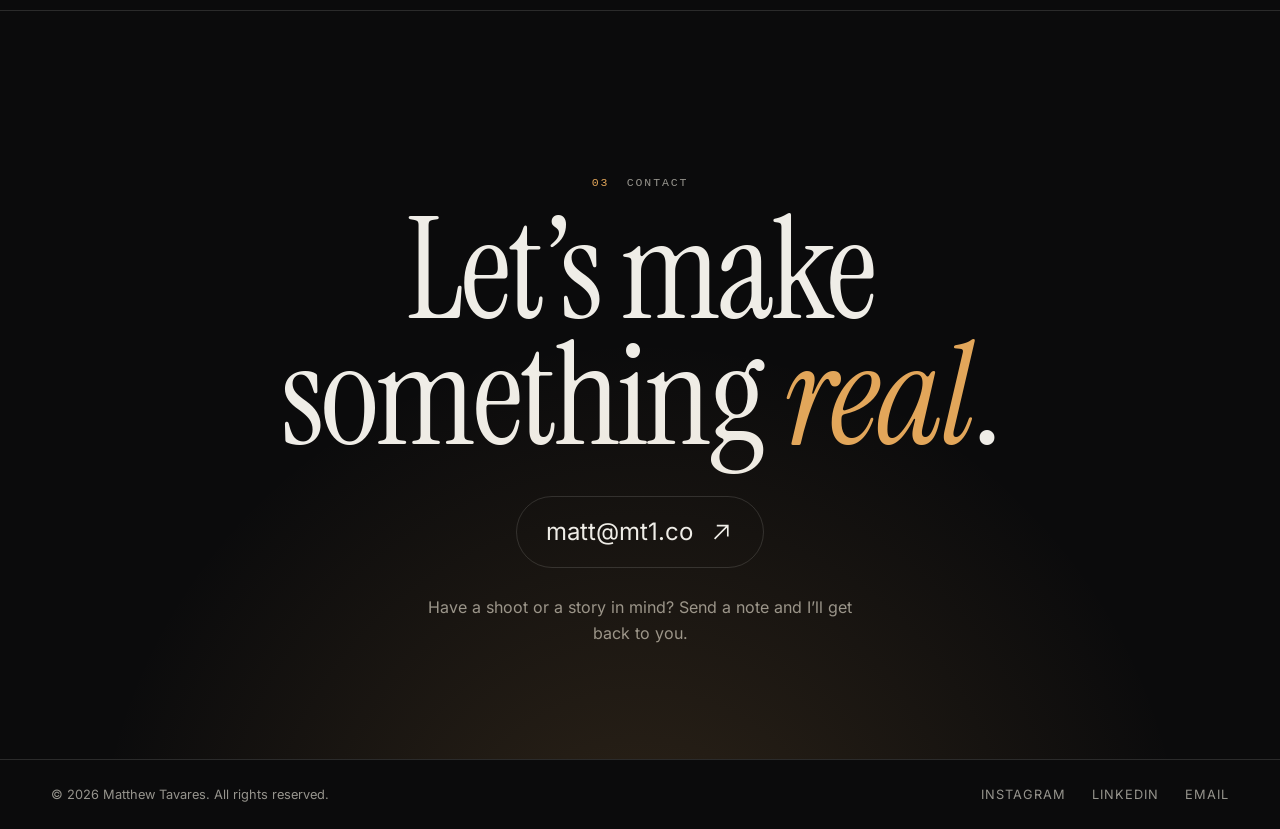
==== commit bc2e271d: "Remove REC timecode and viewfinder corners from the hero Co-Authored-By: Claude Fable 5.2 <noreply@a" ====
--- a/index.html
+++ b/index.html
@@ -40,8 +40,6 @@
     <img data-src="img/photo/rucking-sandbag.webp" alt="" width="1800" height="1200">
     <img data-src="img/photo/barbell-overhead-bw.webp" alt="" width="1800" height="1200">
   </div>
-  <span class="vf tl"></span><span class="vf tr"></span>
-  <span class="rec" aria-hidden="true">REC <span id="tc">00:00:00</span></span>
   <div class="wrap hero-inner">
     <p class="label fade-in">Matthew Tavares <b>/</b> Portfolio</p>
     <h1><span class="line"><span>Honest</span></span><span class="line"><span><em>photography</em></span></span></h1>
--- a/assets/style.css
+++ b/assets/style.css
@@ -70,13 +70,6 @@
 @keyframes fill{to{transform:scaleX(1)}}
 .fade-in{opacity:0;animation:fadeUp 1s var(--ease) .5s forwards}
 @keyframes fadeUp{from{opacity:0;transform:translateY(14px)}to{opacity:1;transform:none}}
-/* viewfinder corners */
-.vf{position:absolute;z-index:1;width:22px;height:22px;border:1px solid rgba(239,237,231,.55);pointer-events:none;opacity:0;animation:fadeUp 1s ease .9s forwards}
-.vf.tl{top:84px;left:var(--pad);border-right:0;border-bottom:0}
-.vf.tr{top:84px;right:var(--pad);border-left:0;border-bottom:0}
-.rec{position:absolute;top:88px;left:calc(var(--pad) + 36px);display:flex;align-items:center;gap:.5rem;font:500 .68rem var(--mono);letter-spacing:.16em;color:rgba(239,237,231,.8);opacity:0;animation:fadeUp 1s ease 1s forwards}
-.rec::before{content:"";width:7px;height:7px;border-radius:50%;background:#e5484d;animation:blink 1.6s steps(2,jump-none) infinite}
-@keyframes blink{50%{opacity:.15}}
 
 /* sections */
 .section{padding:clamp(4.5rem,11vw,9rem) 0}
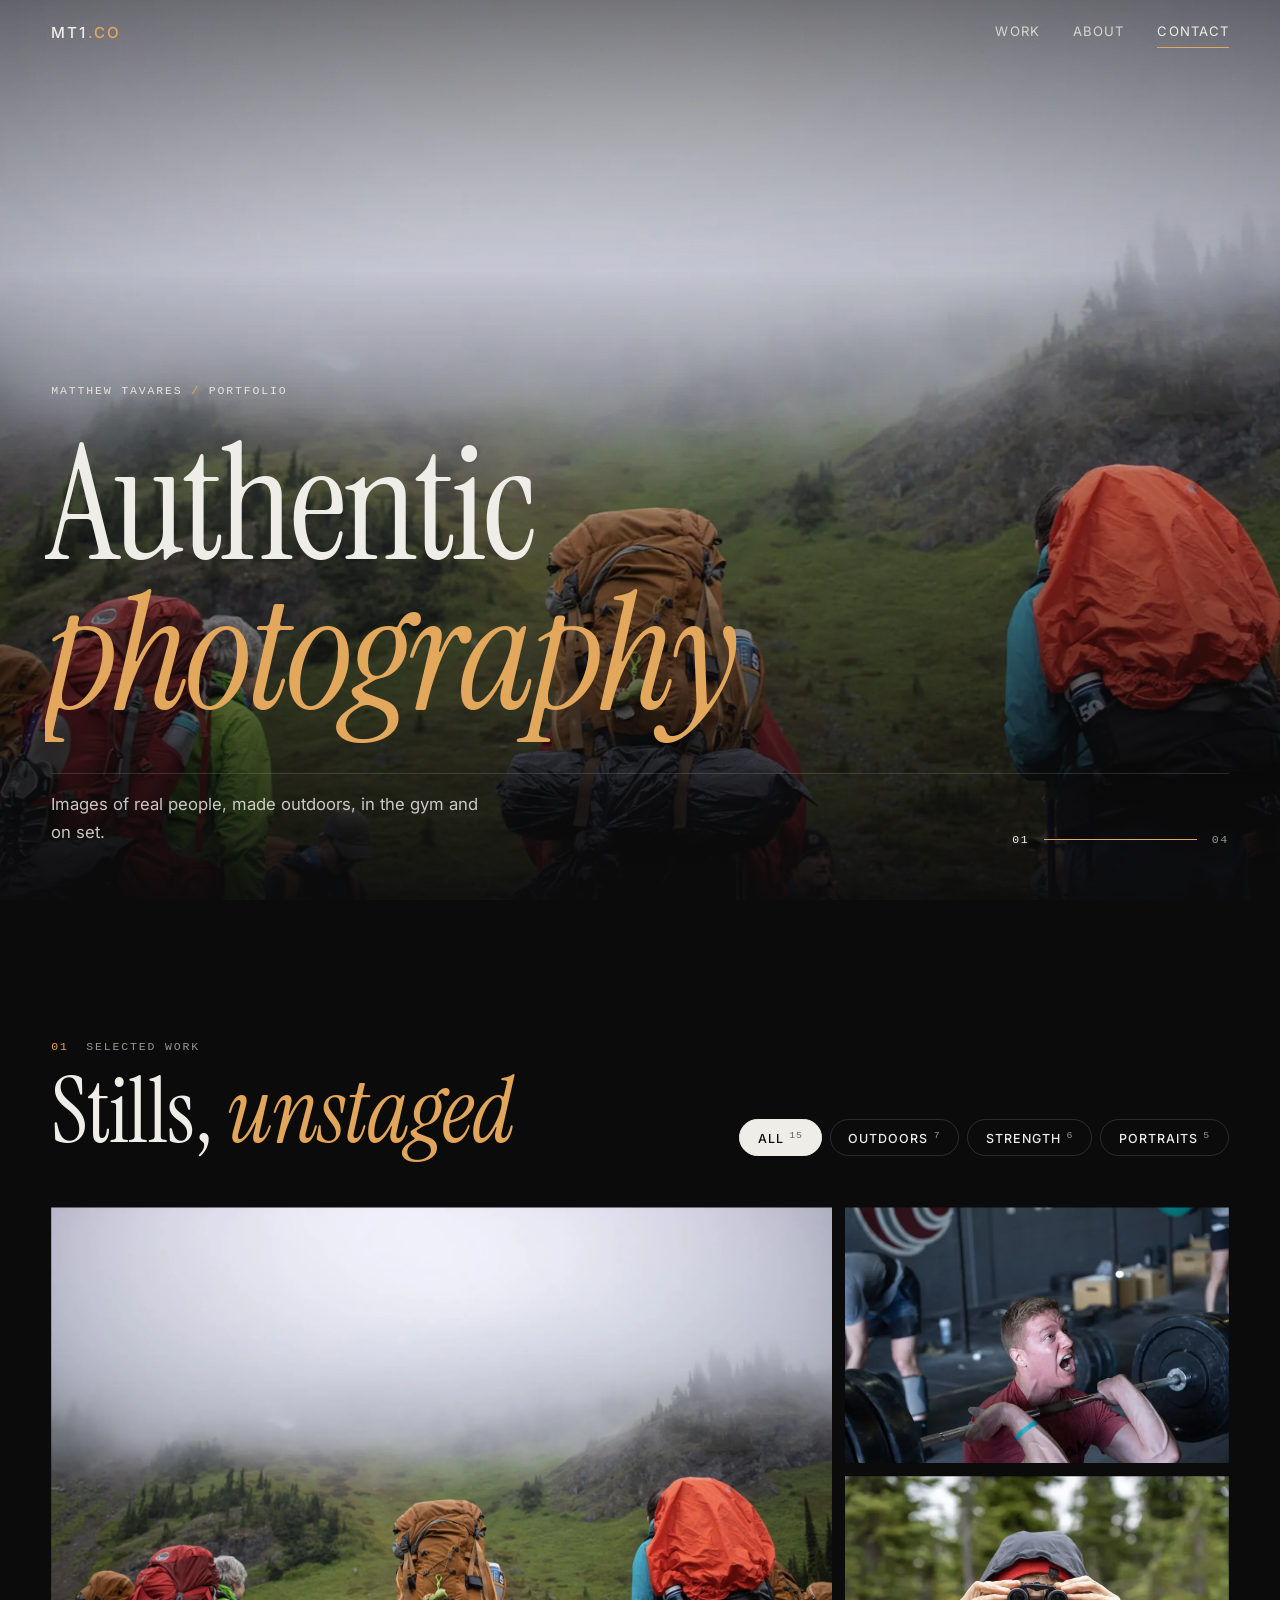
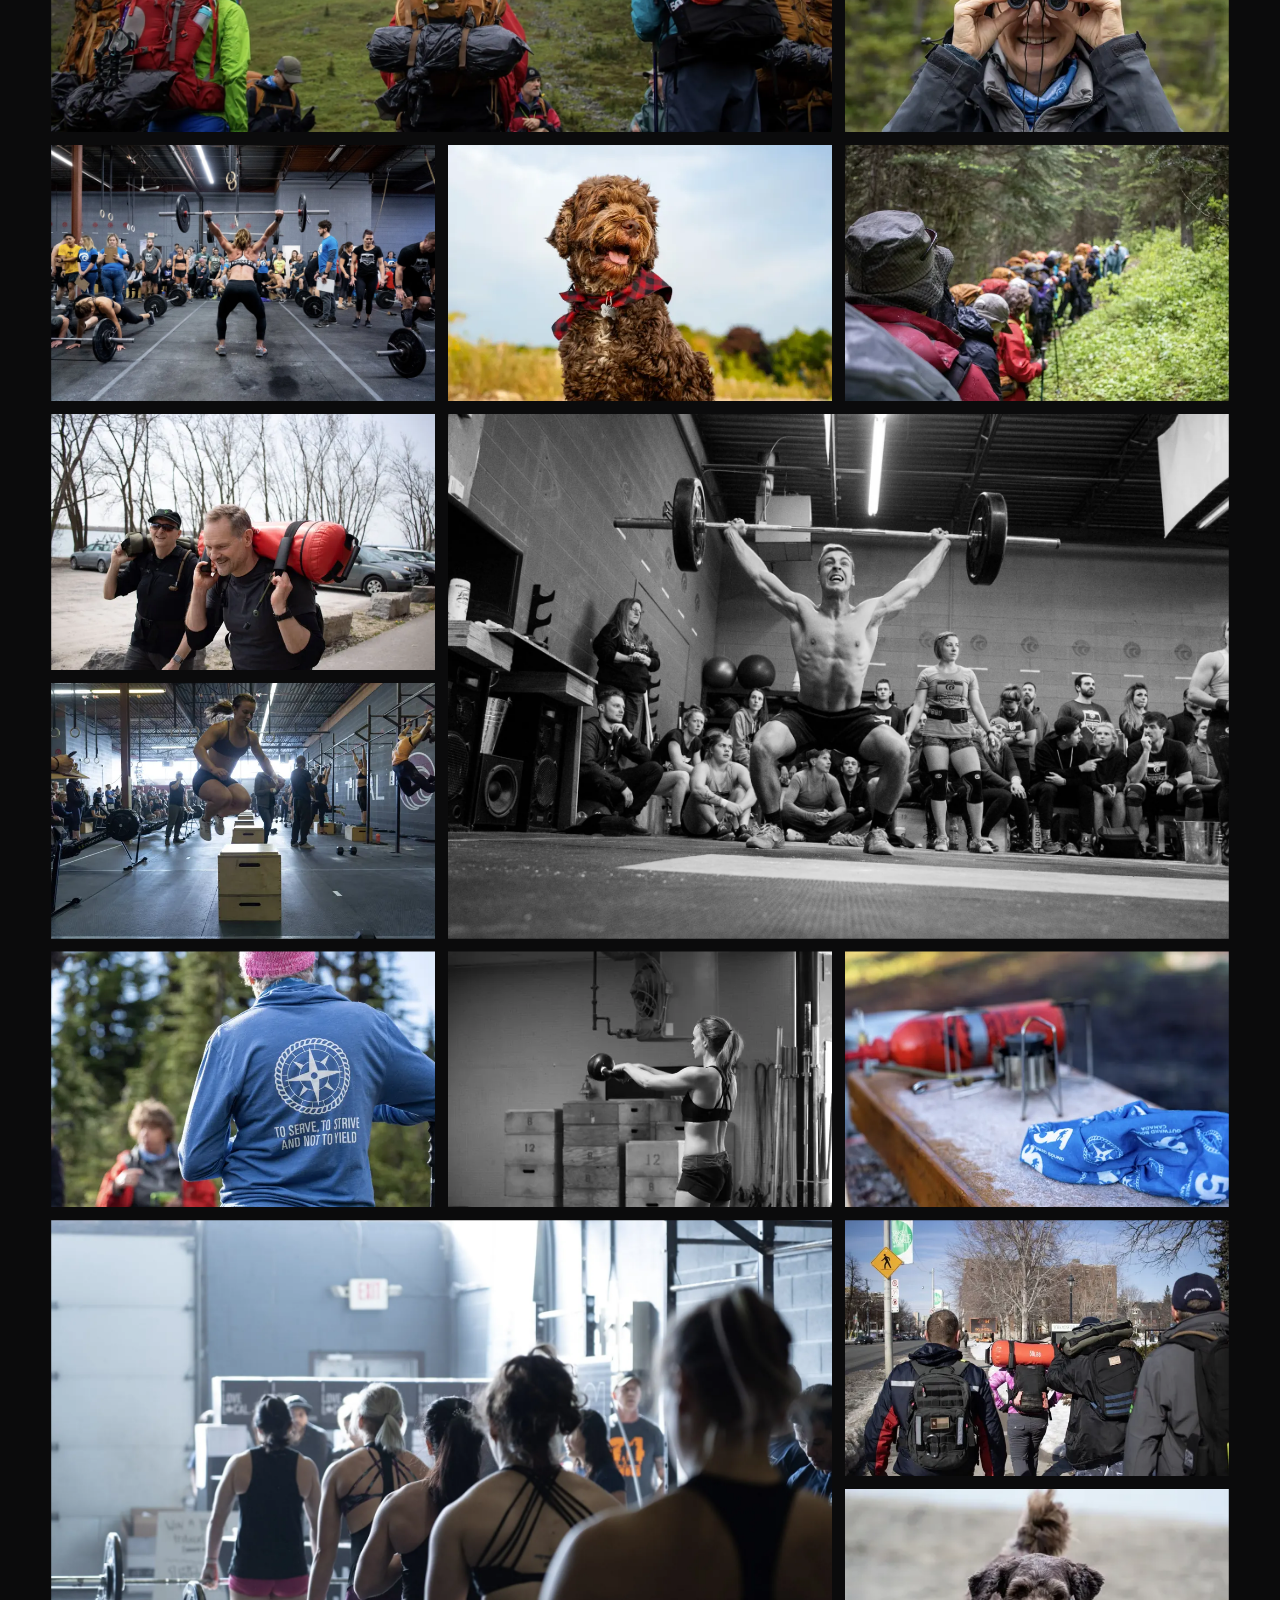
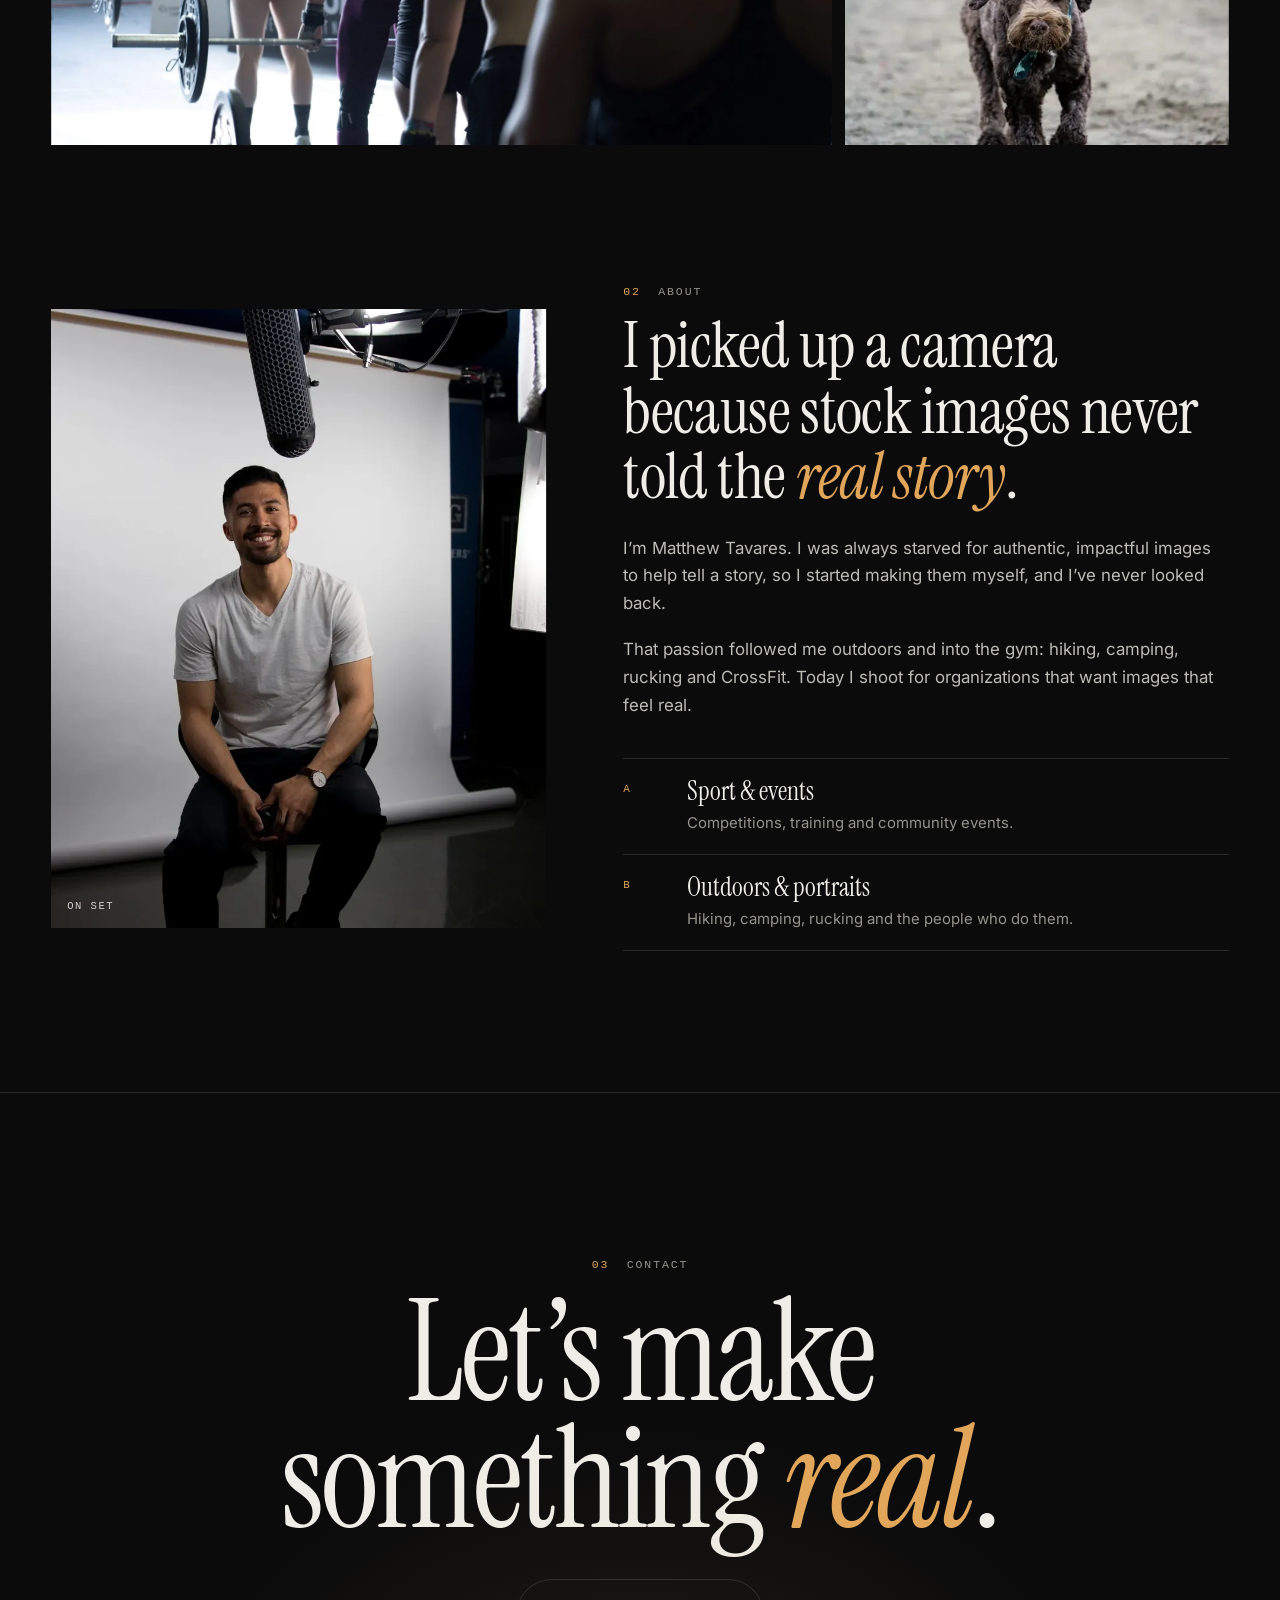
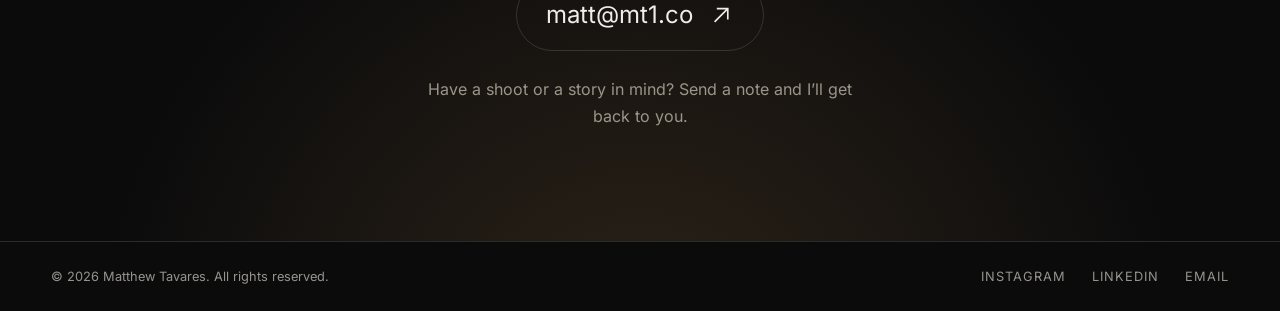
==== commit 6da69856: "Change hero headline to Authentic photography and remove gallery image 11 - Drop the interview-shoot" ====
--- a/index.html
+++ b/index.html
@@ -42,7 +42,7 @@
   </div>
   <div class="wrap hero-inner">
     <p class="label fade-in">Matthew Tavares <b>/</b> Portfolio</p>
-    <h1><span class="line"><span>Honest</span></span><span class="line"><span><em>photography</em></span></span></h1>
+    <h1><span class="line"><span>Authentic</span></span><span class="line"><span><em>photography</em></span></span></h1>
     <div class="hero-meta fade-in">
       <p>Images of real people, made outdoors, in the gym and on set.</p>
       <div class="counter" aria-hidden="true"><b id="cur">01</b><span class="progress"><i id="bar"></i></span><span>04</span></div>
@@ -55,10 +55,10 @@
     <div class="head">
       <div class="rv"><p class="label"><b>01</b> &nbsp;Selected work</p><h2>Stills, <em>unstaged</em></h2></div>
       <div class="filters rv" role="group" aria-label="Filter photos">
-        <button type="button" data-filter="all" aria-pressed="true">All<sup>16</sup></button>
+        <button type="button" data-filter="all" aria-pressed="true">All<sup>15</sup></button>
         <button type="button" data-filter="outdoors" aria-pressed="false">Outdoors<sup>7</sup></button>
         <button type="button" data-filter="strength" aria-pressed="false">Strength<sup>6</sup></button>
-        <button type="button" data-filter="portraits" aria-pressed="false">Portraits<sup>6</sup></button>
+        <button type="button" data-filter="portraits" aria-pressed="false">Portraits<sup>5</sup></button>
       </div>
     </div>
     <div class="gallery" id="gallery">
@@ -72,12 +72,11 @@
       <a href="img/photo/rucking-sandbag.webp" class="g-item rv" data-tags="outdoors" data-cap="Sandbag carry on the waterfront"><img src="img/photo/rucking-sandbag-thumb.webp" srcset="img/photo/rucking-sandbag-thumb.webp 700w, img/photo/rucking-sandbag.webp 1800w" sizes="(max-width:480px) 100vw, (max-width:820px) 50vw, 33vw" alt="Two men carrying sandbags along a waterfront" loading="lazy" width="700" height="467"><span class="g-cap" aria-hidden="true"><span>Sandbag carry on the waterfront</span><i>08</i></span></a>
       <a href="img/photo/box-jump.webp" class="g-item rv" data-tags="strength" data-cap="Box jump, mid-air"><img src="img/photo/box-jump-thumb.webp" srcset="img/photo/box-jump-thumb.webp 700w, img/photo/box-jump.webp 1800w" sizes="(max-width:480px) 100vw, (max-width:820px) 50vw, 33vw" alt="Athlete mid box jump in a gym" loading="lazy" width="700" height="467"><span class="g-cap" aria-hidden="true"><span>Box jump, mid-air</span><i>09</i></span></a>
       <a href="img/photo/hiker-hoodie.webp" class="g-item rv" data-tags="outdoors" data-cap="To serve, to strive and not to yield"><img src="img/photo/hiker-hoodie-thumb.webp" srcset="img/photo/hiker-hoodie-thumb.webp 700w, img/photo/hiker-hoodie.webp 1800w" sizes="(max-width:480px) 100vw, (max-width:820px) 50vw, 33vw" alt="Hiker in a blue hoodie reading “To serve, to strive and not to yield”" loading="lazy" width="700" height="467"><span class="g-cap" aria-hidden="true"><span>To serve, to strive and not to yield</span><i>10</i></span></a>
-      <a href="img/photo/interview-shoot.webp" class="g-item rv" data-tags="portraits" data-cap="On set: interview day"><img src="img/photo/interview-shoot-thumb.webp" srcset="img/photo/interview-shoot-thumb.webp 700w, img/photo/interview-shoot.webp 1800w" sizes="(max-width:480px) 100vw, (max-width:820px) 50vw, 33vw" alt="Man seated on a stool in front of a white backdrop during a video shoot" loading="lazy" width="700" height="467"><span class="g-cap" aria-hidden="true"><span>On set: interview day</span><i>11</i></span></a>
-      <a href="img/photo/kettlebell-bw.webp" class="g-item rv" data-tags="strength portraits" data-cap="Kettlebell hold"><img src="img/photo/kettlebell-bw-thumb.webp" srcset="img/photo/kettlebell-bw-thumb.webp 700w, img/photo/kettlebell-bw.webp 1800w" sizes="(max-width:480px) 100vw, (max-width:820px) 50vw, 33vw" alt="Black and white photo of an athlete holding a kettlebell beside plyo boxes" loading="lazy" width="700" height="467"><span class="g-cap" aria-hidden="true"><span>Kettlebell hold</span><i>12</i></span></a>
-      <a href="img/photo/camp-stove.webp" class="g-item rv" data-tags="outdoors" data-cap="Camp kitchen"><img src="img/photo/camp-stove-thumb.webp" srcset="img/photo/camp-stove-thumb.webp 700w, img/photo/camp-stove.webp 1800w" sizes="(max-width:480px) 100vw, (max-width:820px) 50vw, 33vw" alt="Camp stove and gear on a wooden rail" loading="lazy" width="700" height="467"><span class="g-cap" aria-hidden="true"><span>Camp kitchen</span><i>13</i></span></a>
-      <a href="img/photo/gym-lineup.webp" class="g-item rv" data-tags="strength" data-cap="Before the heat"><img src="img/photo/gym-lineup-thumb.webp" srcset="img/photo/gym-lineup-thumb.webp 700w, img/photo/gym-lineup.webp 1800w" sizes="(max-width:480px) 100vw, (max-width:820px) 50vw, 33vw" alt="Athletes lined up in a gym before a CrossFit event" loading="lazy" width="700" height="467"><span class="g-cap" aria-hidden="true"><span>Before the heat</span><i>14</i></span></a>
-      <a href="img/photo/rucking-street.webp" class="g-item rv" data-tags="outdoors" data-cap="Rucking through the city"><img src="img/photo/rucking-street-thumb.webp" srcset="img/photo/rucking-street-thumb.webp 700w, img/photo/rucking-street.webp 1800w" sizes="(max-width:480px) 100vw, (max-width:820px) 50vw, 33vw" alt="Group rucking down a city street with packs" loading="lazy" width="700" height="467"><span class="g-cap" aria-hidden="true"><span>Rucking through the city</span><i>15</i></span></a>
-      <a href="img/photo/dog-on-beach.webp" class="g-item rv" data-tags="portraits" data-cap="Beach zoomies"><img src="img/photo/dog-on-beach-thumb.webp" srcset="img/photo/dog-on-beach-thumb.webp 700w, img/photo/dog-on-beach.webp 1800w" sizes="(max-width:480px) 100vw, (max-width:820px) 50vw, 33vw" alt="Small dark dog running on a beach" loading="lazy" width="700" height="352"><span class="g-cap" aria-hidden="true"><span>Beach zoomies</span><i>16</i></span></a>
+      <a href="img/photo/kettlebell-bw.webp" class="g-item rv" data-tags="strength portraits" data-cap="Kettlebell hold"><img src="img/photo/kettlebell-bw-thumb.webp" srcset="img/photo/kettlebell-bw-thumb.webp 700w, img/photo/kettlebell-bw.webp 1800w" sizes="(max-width:480px) 100vw, (max-width:820px) 50vw, 33vw" alt="Black and white photo of an athlete holding a kettlebell beside plyo boxes" loading="lazy" width="700" height="467"><span class="g-cap" aria-hidden="true"><span>Kettlebell hold</span><i>11</i></span></a>
+      <a href="img/photo/camp-stove.webp" class="g-item rv" data-tags="outdoors" data-cap="Camp kitchen"><img src="img/photo/camp-stove-thumb.webp" srcset="img/photo/camp-stove-thumb.webp 700w, img/photo/camp-stove.webp 1800w" sizes="(max-width:480px) 100vw, (max-width:820px) 50vw, 33vw" alt="Camp stove and gear on a wooden rail" loading="lazy" width="700" height="467"><span class="g-cap" aria-hidden="true"><span>Camp kitchen</span><i>12</i></span></a>
+      <a href="img/photo/gym-lineup.webp" class="g-item rv" data-tags="strength" data-cap="Before the heat"><img src="img/photo/gym-lineup-thumb.webp" srcset="img/photo/gym-lineup-thumb.webp 700w, img/photo/gym-lineup.webp 1800w" sizes="(max-width:480px) 100vw, (max-width:820px) 50vw, 33vw" alt="Athletes lined up in a gym before a CrossFit event" loading="lazy" width="700" height="467"><span class="g-cap" aria-hidden="true"><span>Before the heat</span><i>13</i></span></a>
+      <a href="img/photo/rucking-street.webp" class="g-item rv" data-tags="outdoors" data-cap="Rucking through the city"><img src="img/photo/rucking-street-thumb.webp" srcset="img/photo/rucking-street-thumb.webp 700w, img/photo/rucking-street.webp 1800w" sizes="(max-width:480px) 100vw, (max-width:820px) 50vw, 33vw" alt="Group rucking down a city street with packs" loading="lazy" width="700" height="467"><span class="g-cap" aria-hidden="true"><span>Rucking through the city</span><i>14</i></span></a>
+      <a href="img/photo/dog-on-beach.webp" class="g-item rv" data-tags="portraits" data-cap="Beach zoomies"><img src="img/photo/dog-on-beach-thumb.webp" srcset="img/photo/dog-on-beach-thumb.webp 700w, img/photo/dog-on-beach.webp 1800w" sizes="(max-width:480px) 100vw, (max-width:820px) 50vw, 33vw" alt="Small dark dog running on a beach" loading="lazy" width="700" height="352"><span class="g-cap" aria-hidden="true"><span>Beach zoomies</span><i>15</i></span></a>
     </div>
   </div>
 </section>
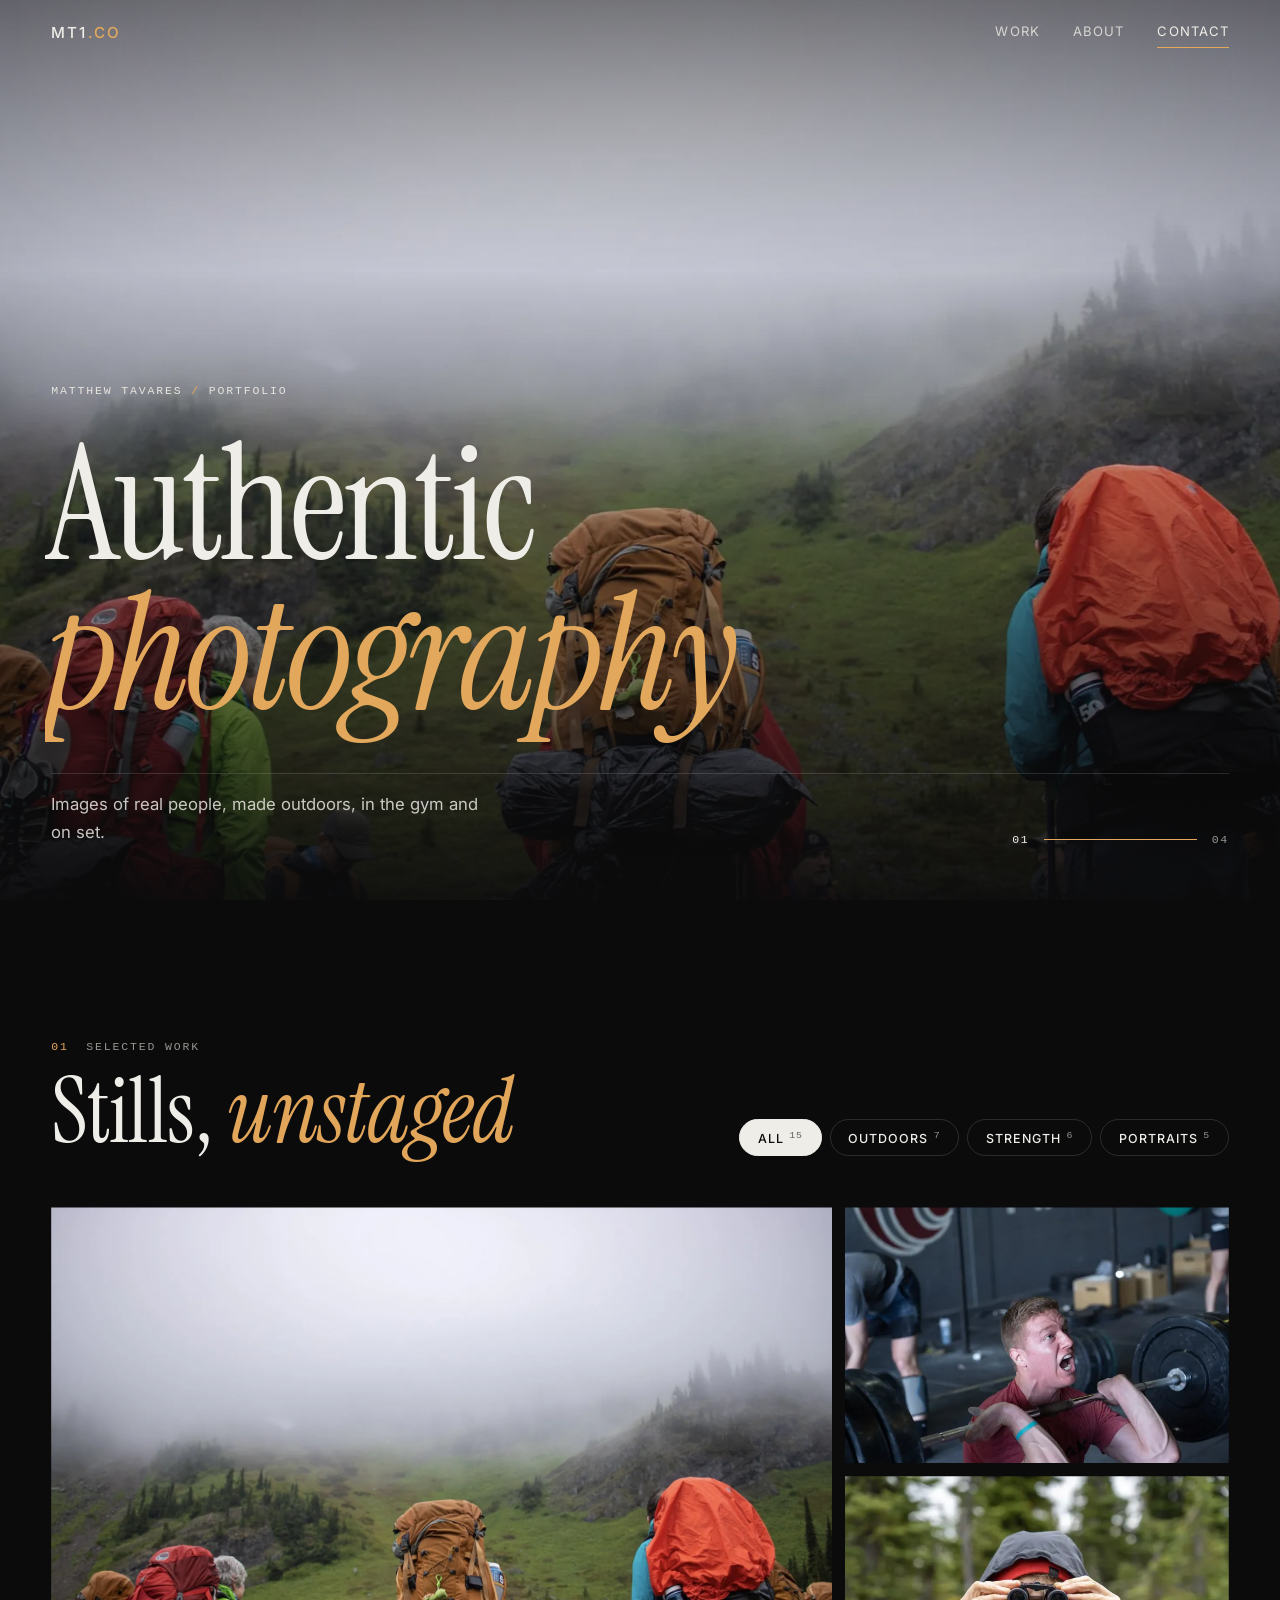
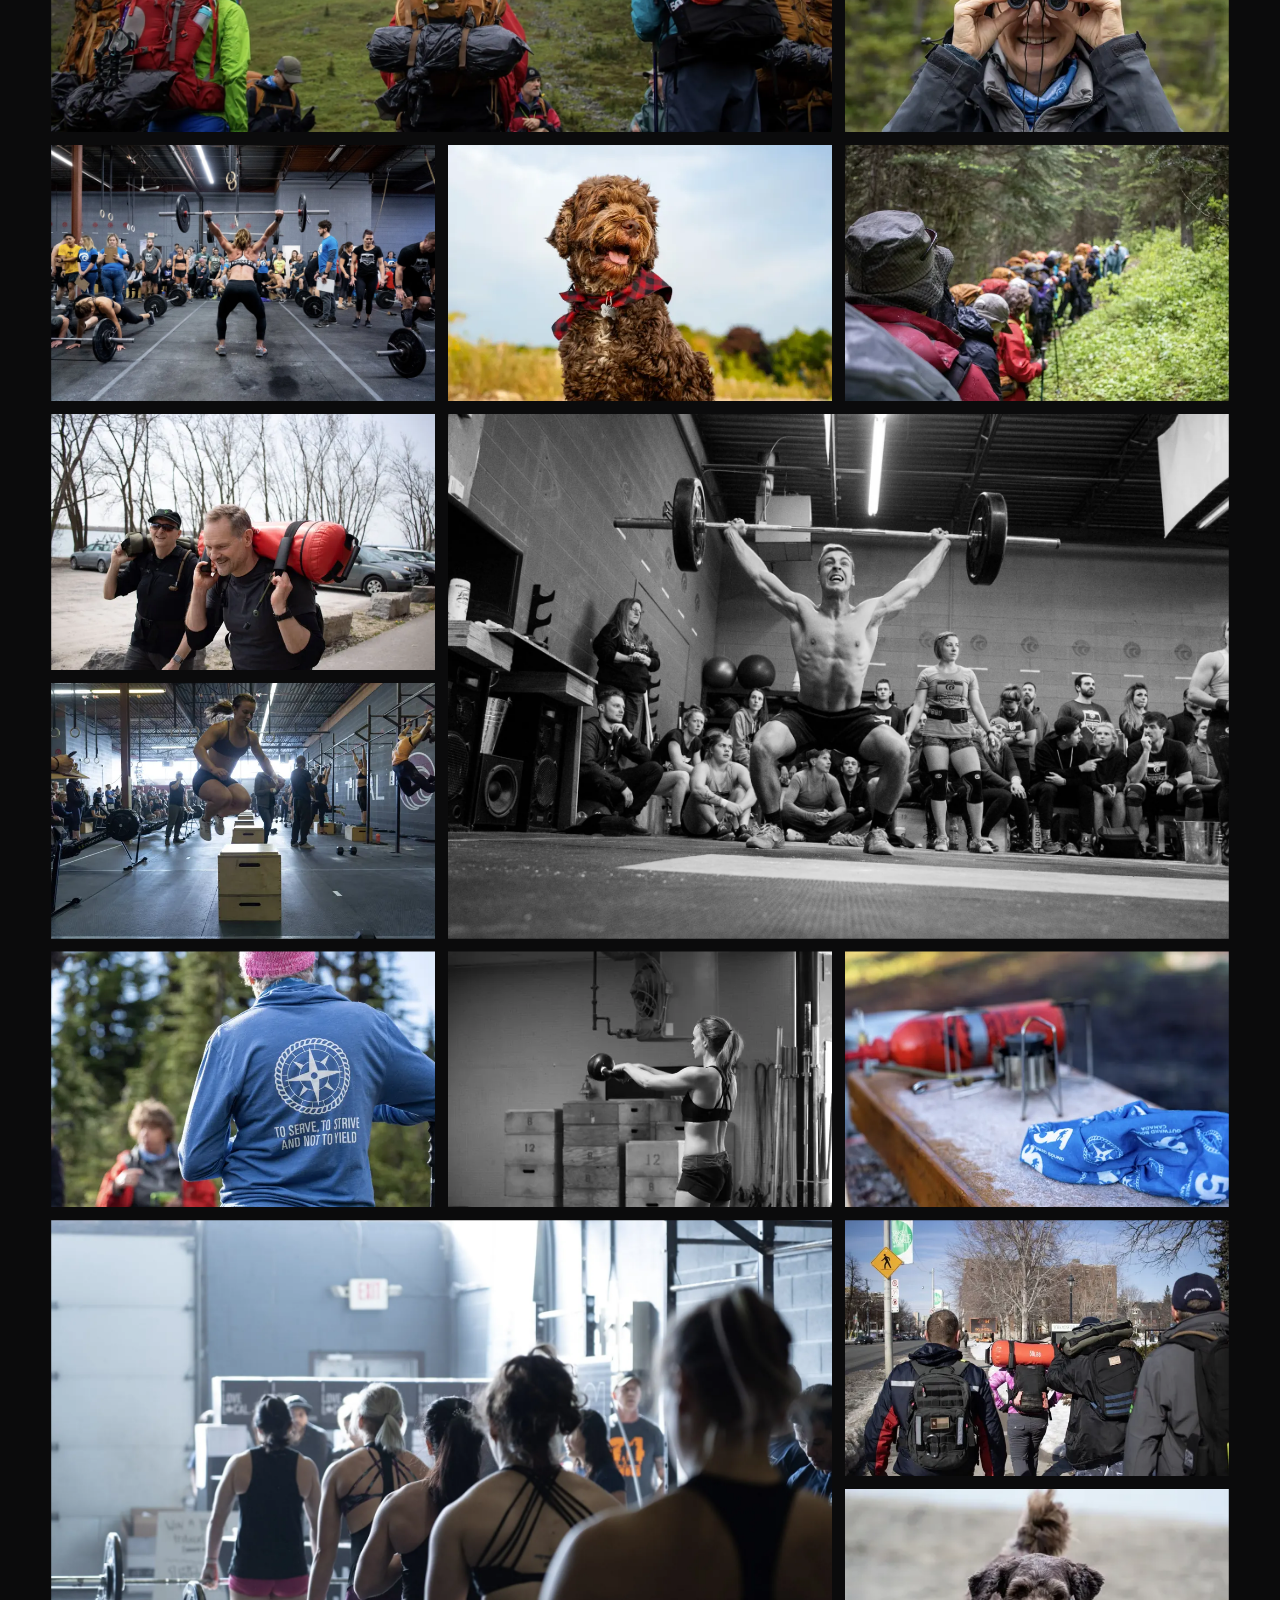
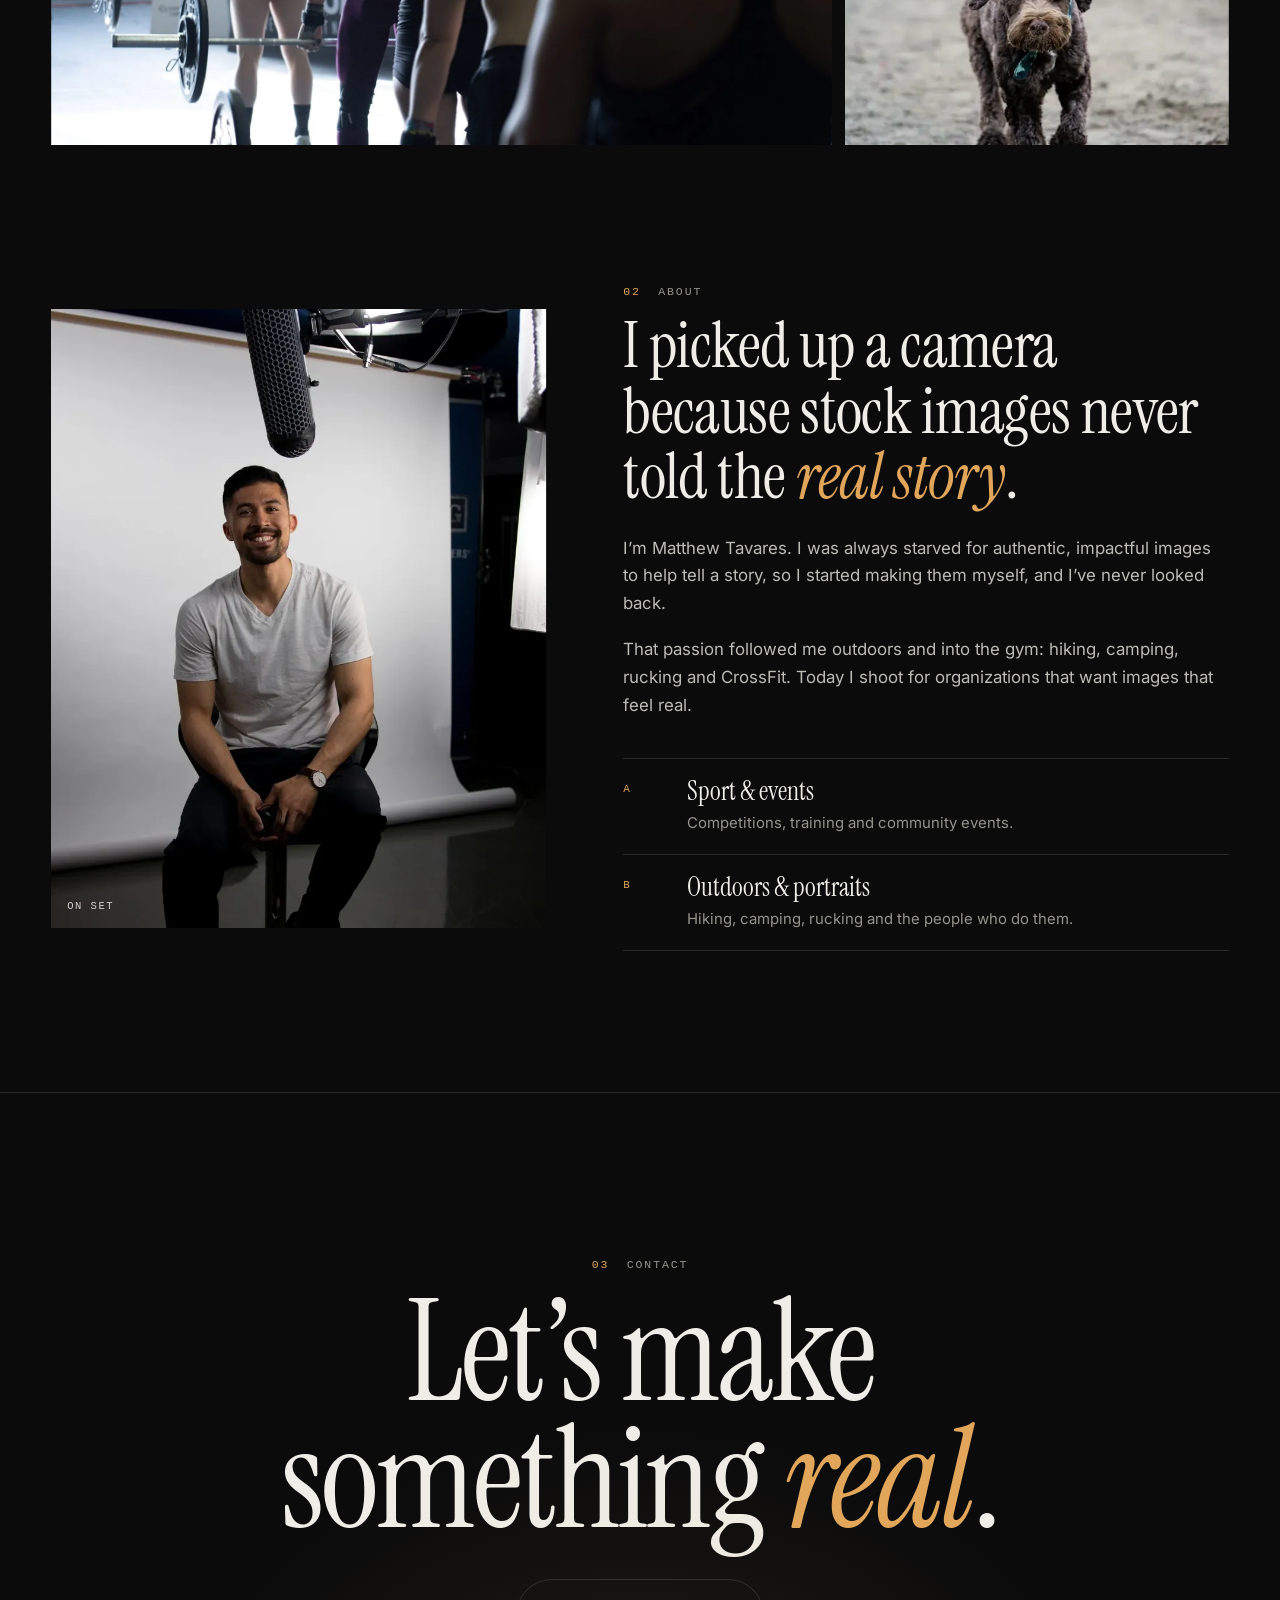
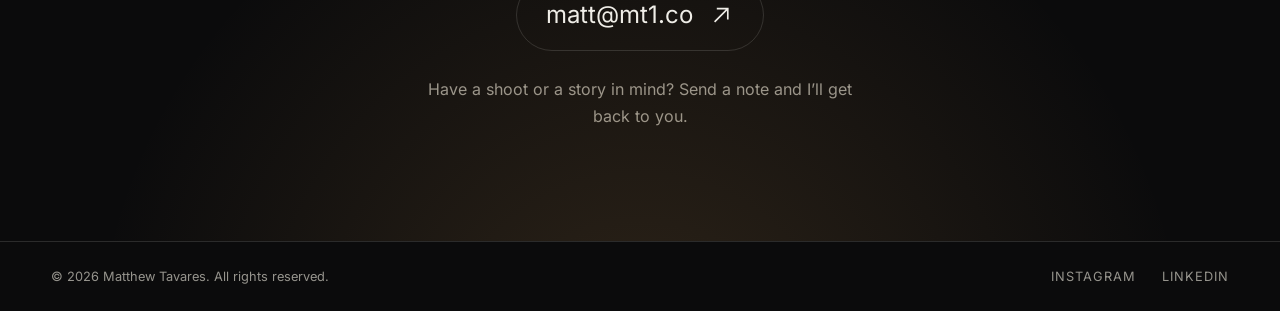
==== commit 56f3c21c: "Open footer social links in a new tab and remove the footer email link Co-Authored-By: Claude Opus 5" ====
--- a/index.html
+++ b/index.html
@@ -117,9 +117,8 @@
   <div class="wrap foot">
     <p>&copy; <span id="yr">2026</span> Matthew Tavares. All rights reserved.</p>
     <p class="social">
-      <a href="https://www.instagram.com/mt1.co/" rel="me noopener">Instagram</a>
-      <a href="https://www.linkedin.com/in/matthewtavares1/" rel="me noopener">LinkedIn</a>
-      <a href="mailto:matt@mt1.co">Email</a>
+      <a href="https://www.instagram.com/mt1.co/" target="_blank" rel="me noopener noreferrer">Instagram</a>
+      <a href="https://www.linkedin.com/in/matthewtavares1/" target="_blank" rel="me noopener noreferrer">LinkedIn</a>
     </p>
   </div>
 </footer>
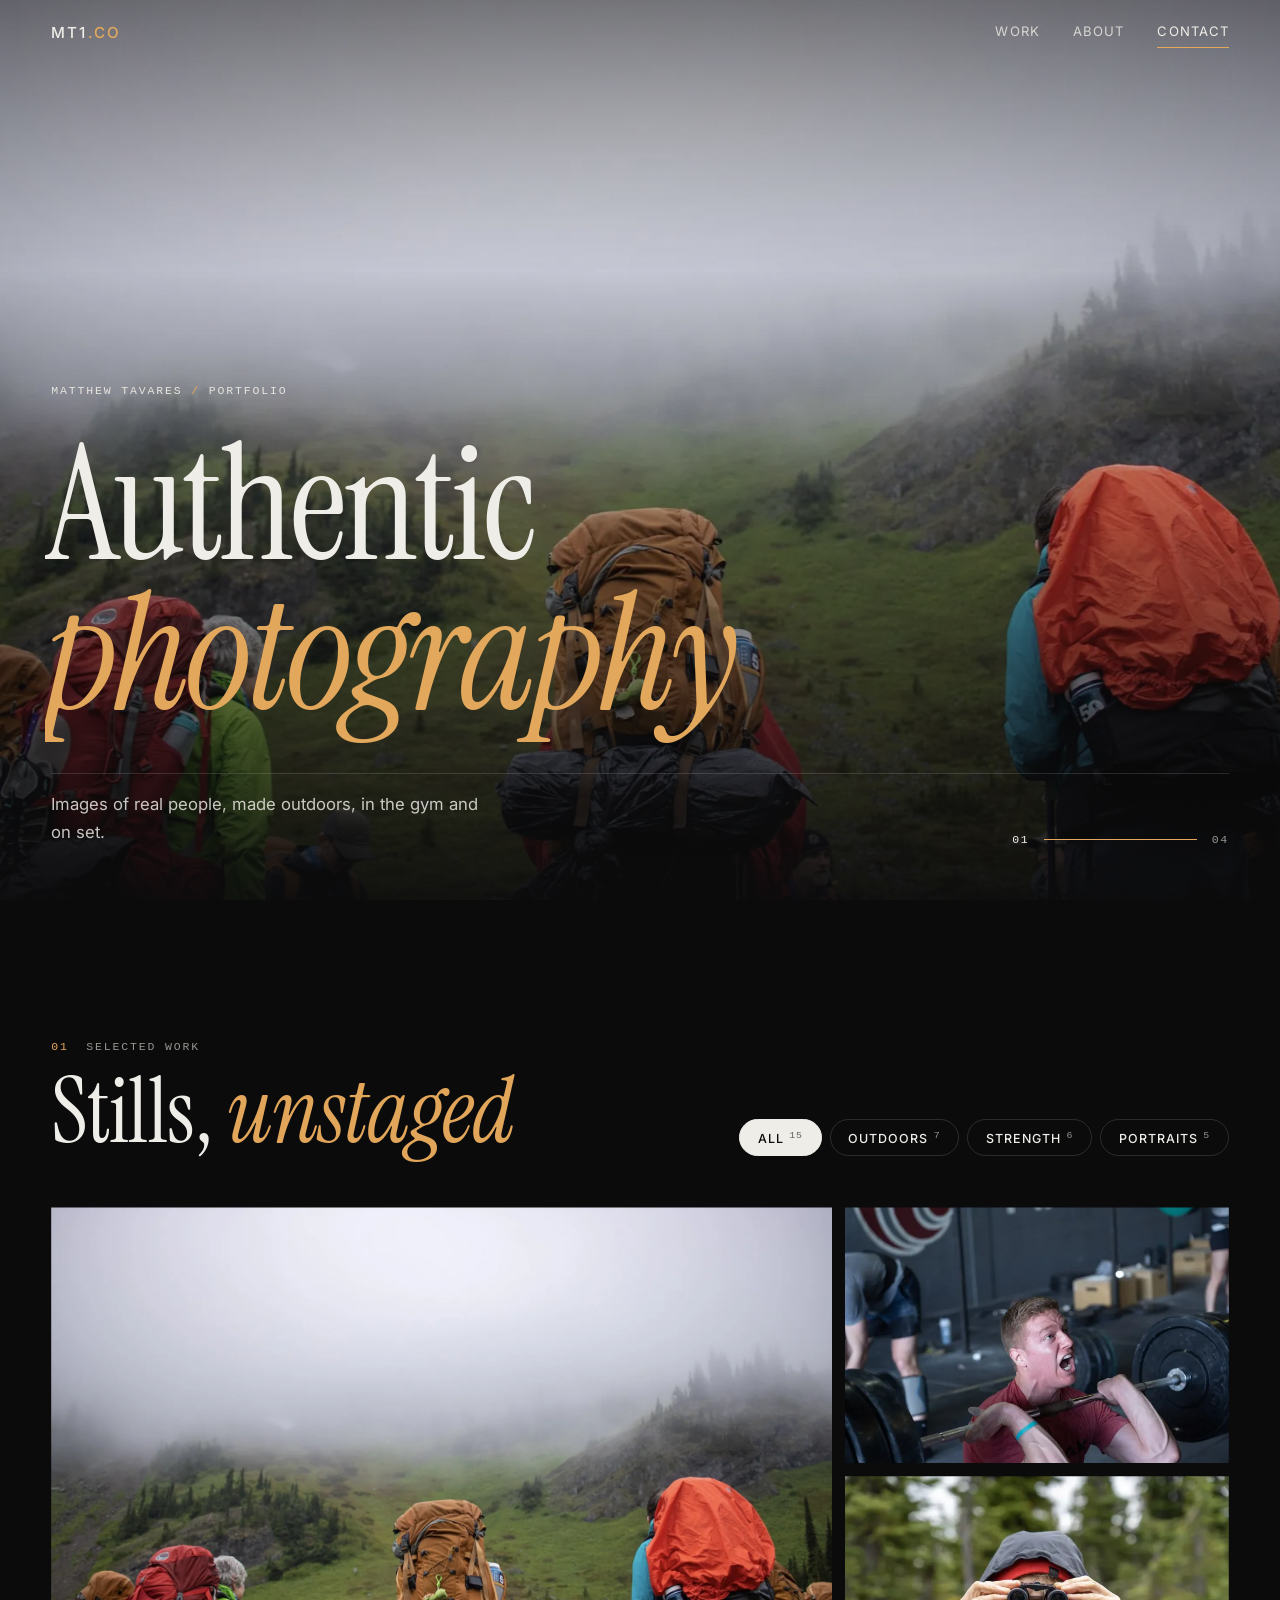
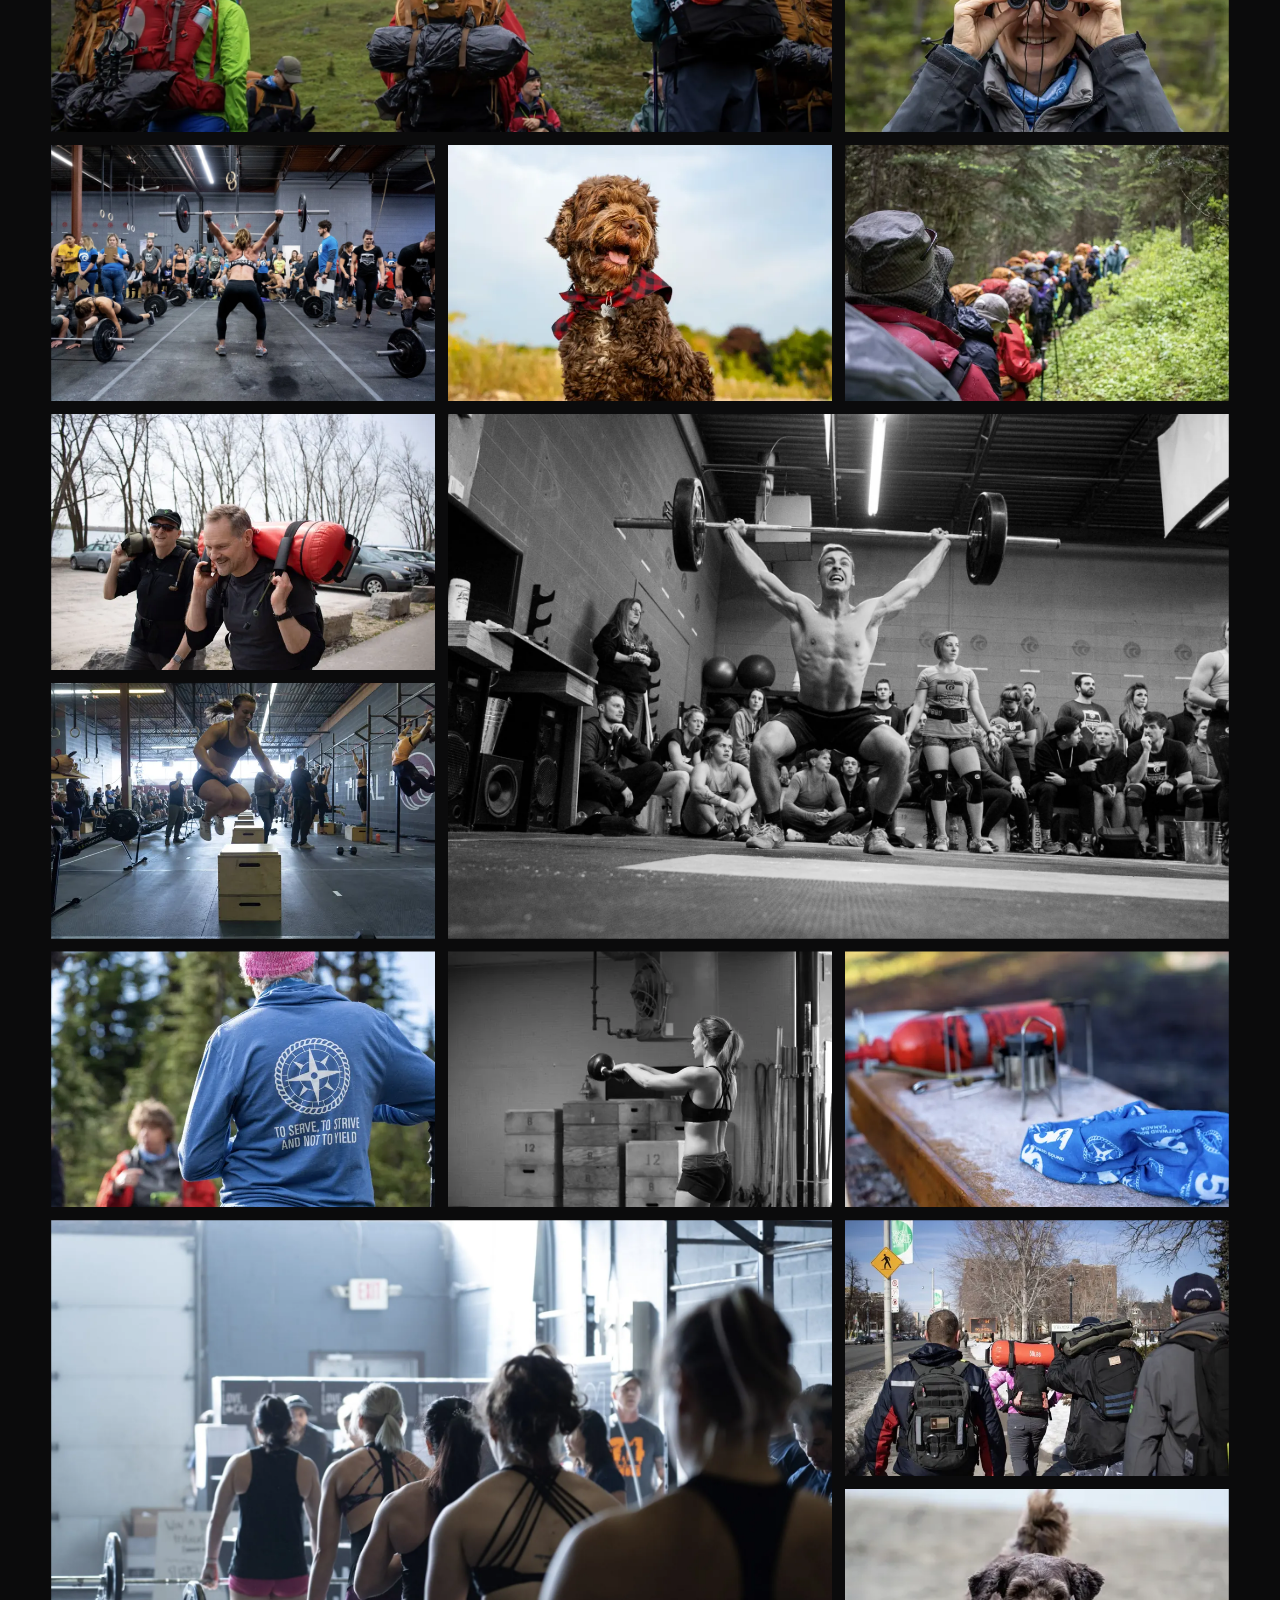
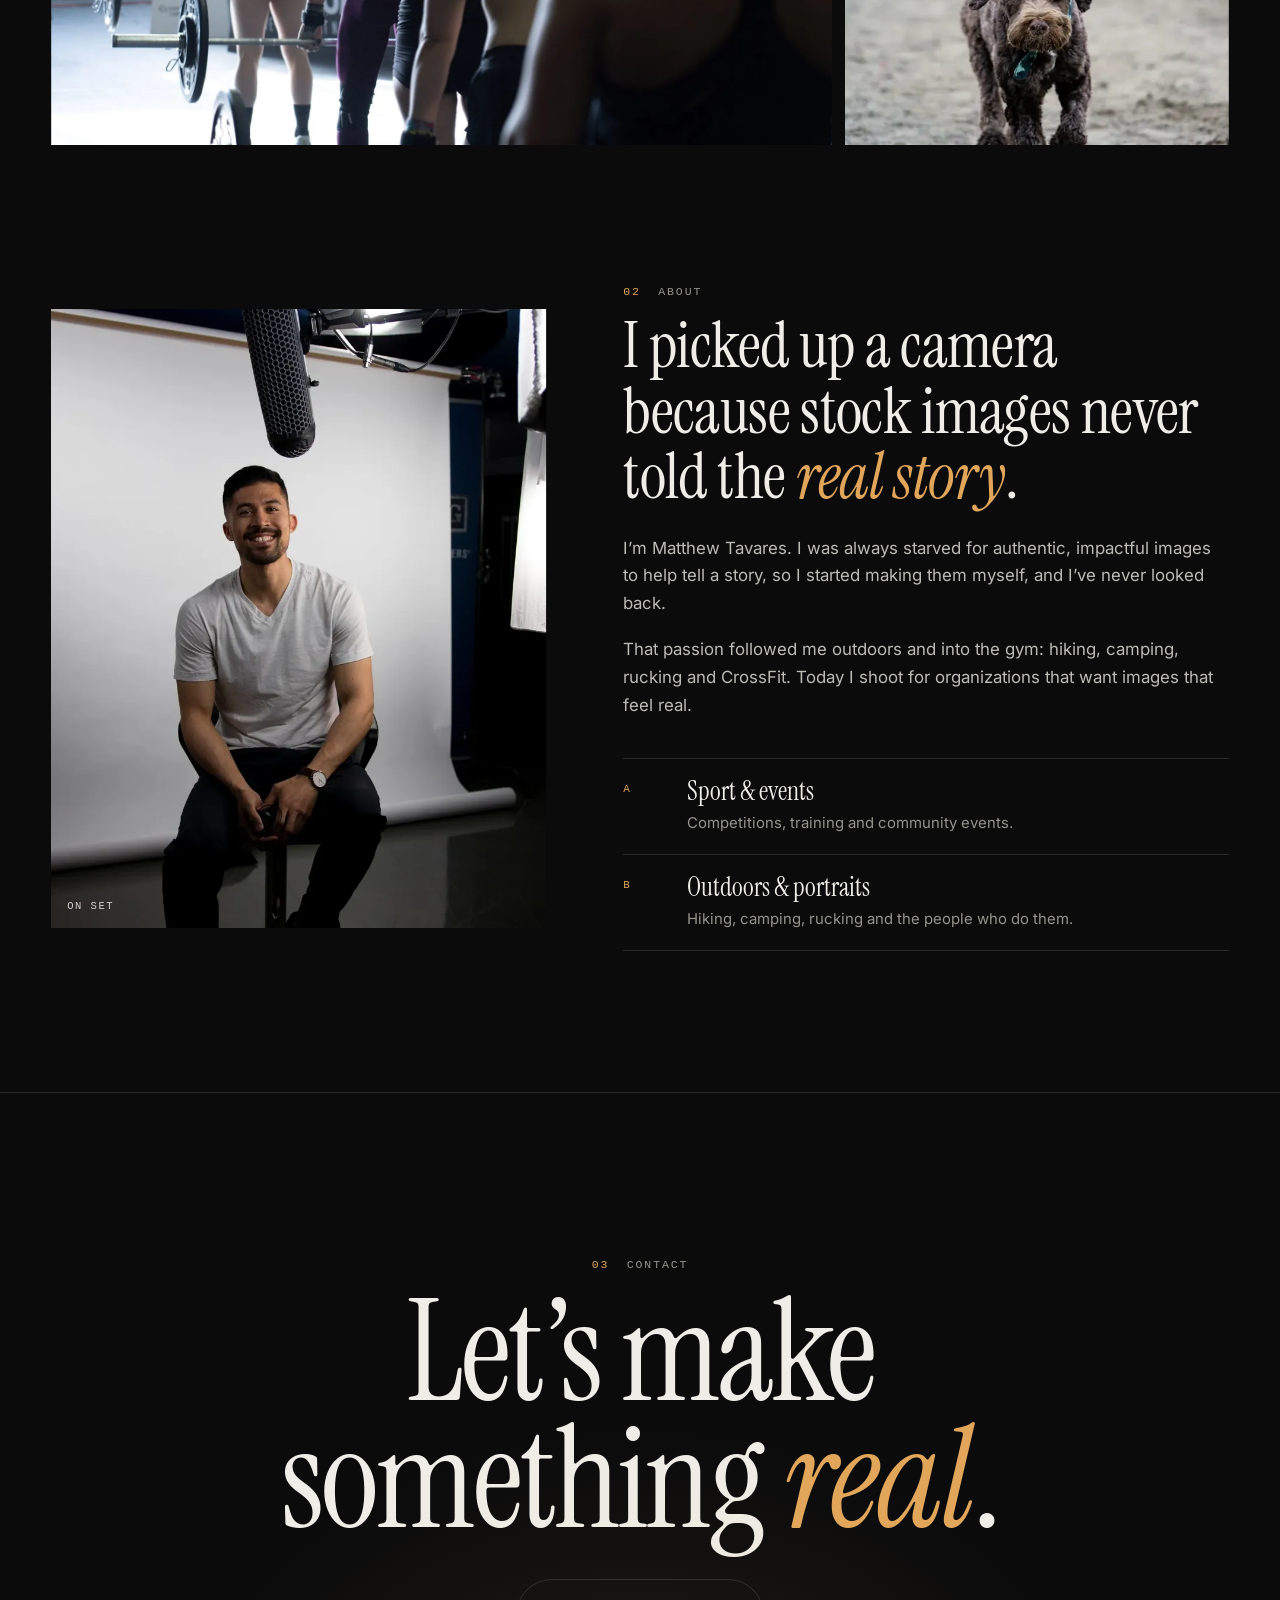
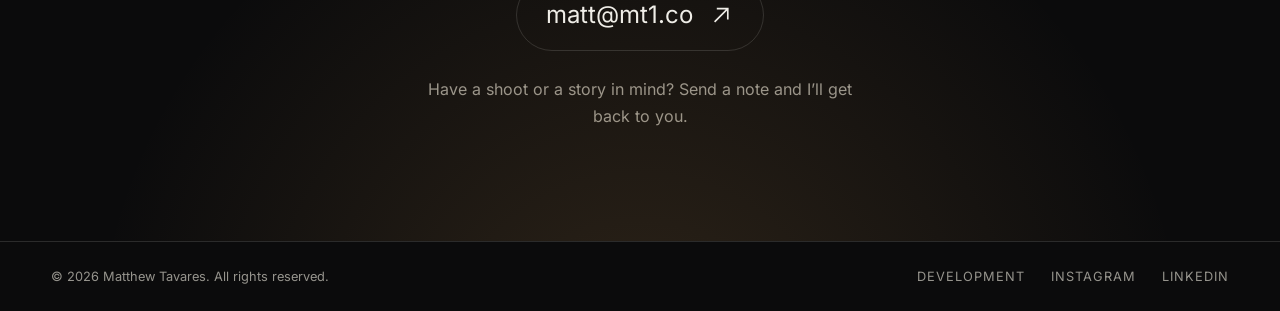
==== commit 06c4c503: "Add Development link to photo site footer Co-Authored-By: Claude Sonnet 5.5 <noreply@anthropic.com> " ====
--- a/index.html
+++ b/index.html
@@ -117,6 +117,7 @@
   <div class="wrap foot">
     <p>&copy; <span id="yr">2026</span> Matthew Tavares. All rights reserved.</p>
     <p class="social">
+      <a href="https://dev.mt1.co/">Development</a>
       <a href="https://www.instagram.com/mt1.co/" target="_blank" rel="me noopener noreferrer">Instagram</a>
       <a href="https://www.linkedin.com/in/matthewtavares1/" target="_blank" rel="me noopener noreferrer">LinkedIn</a>
     </p>
